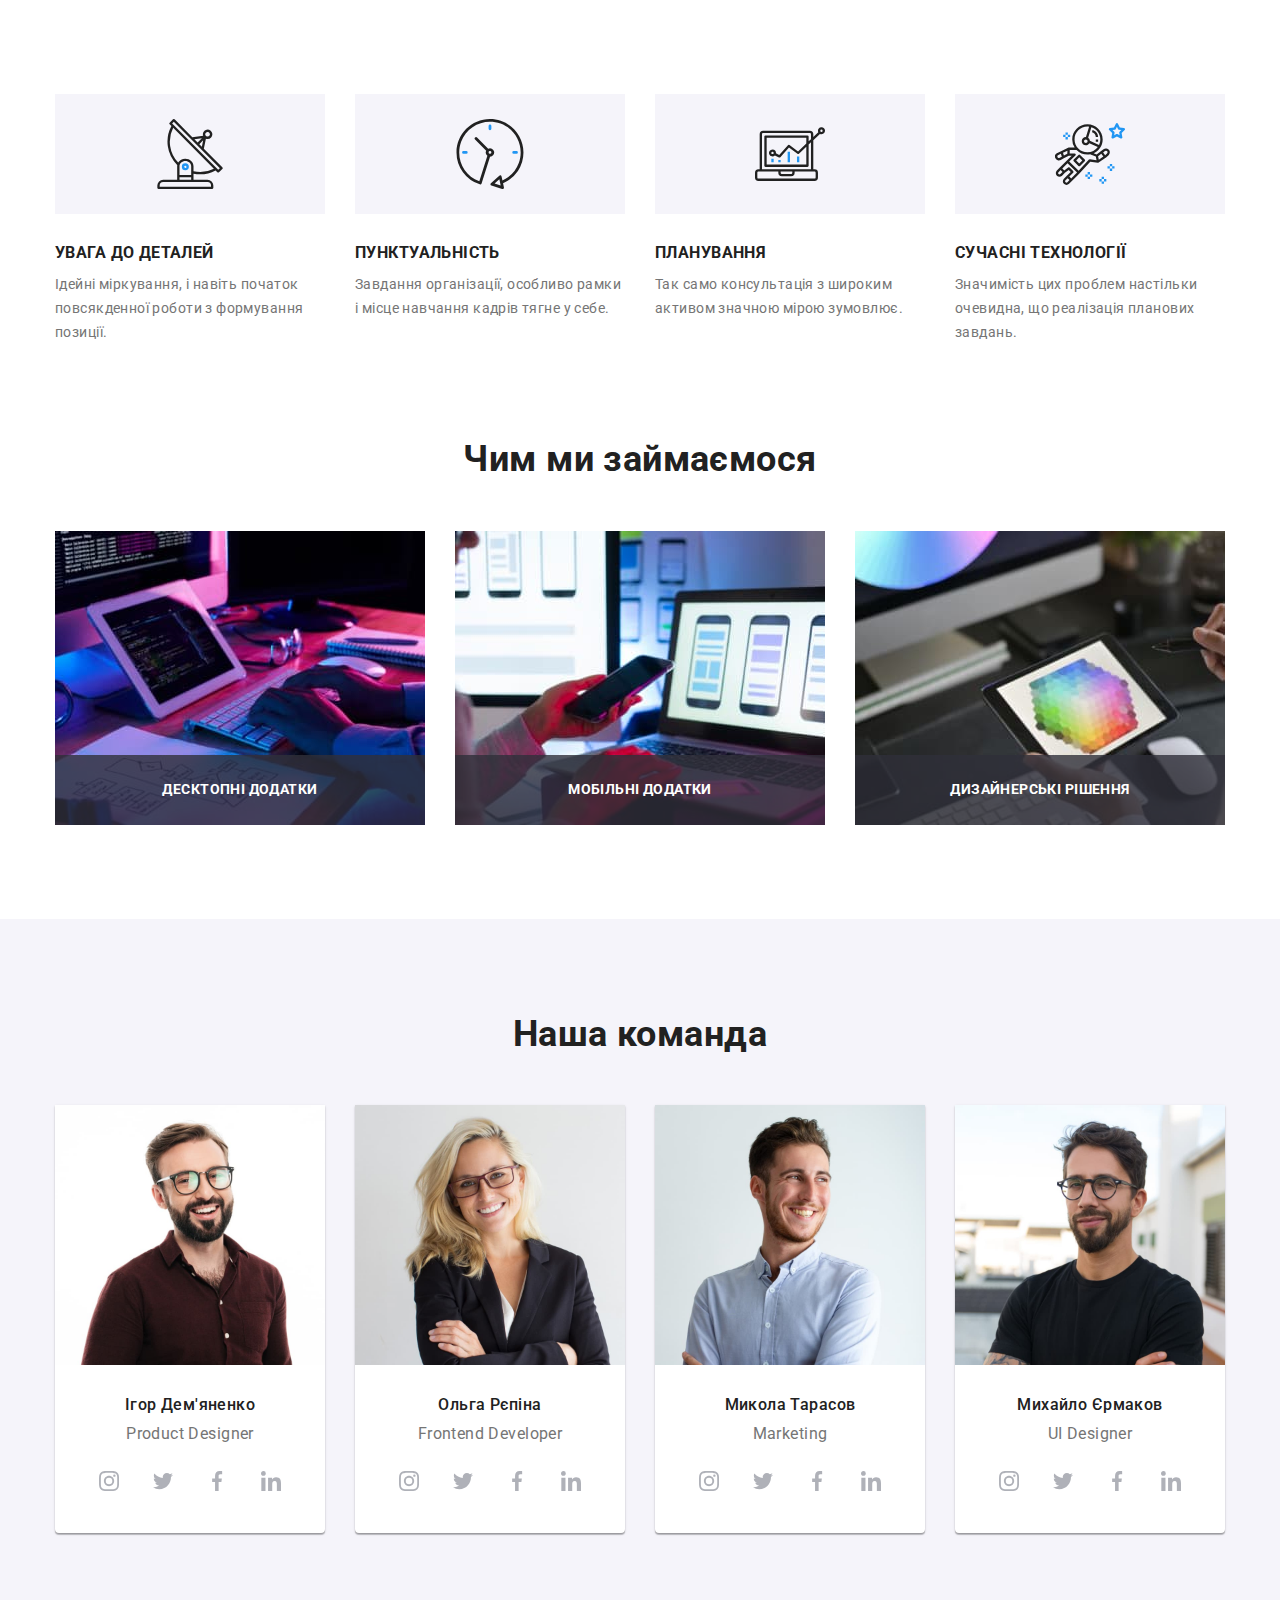
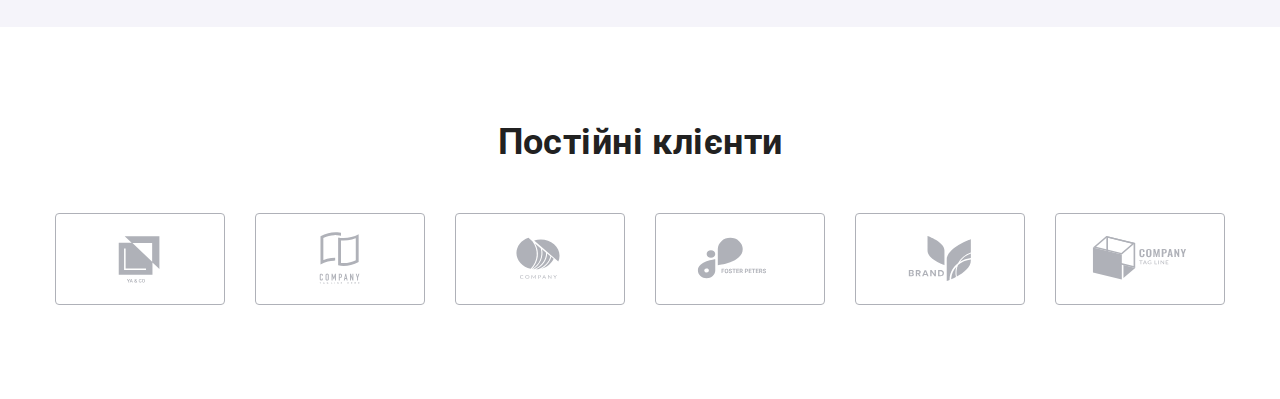
==== index.html @ 0c9e689c "сделаны секции преимущества, фото, команда и клиенты" ====
<!DOCTYPE html>
<html lang="uk">

<head>
    <meta charset="UTF-8">
    <meta http-equiv="X-UA-Compatible" content="IE=edge">
    <meta name="viewport" content="width=device-width, initial-scale=1.0">
    <link href="https://fonts.googleapis.com/css2?family=Raleway:wght@700&family=Roboto:wght@400;500;700;900&display=swap"
        rel="stylesheet">
    <title>Web-студія</title>
    <link
      rel="stylesheet"
      href="https://cdnjs.cloudflare.com/ajax/libs/modern-normalize/0.6.0/modern-normalize.min.css">
    <link rel="stylesheet" href="./css/main.min.css">
    
    
</head>

<body>
    <!-- Шапка сайта -->
    <!--<header>
	<div class="container main-nav">
        <nav class="main-nav">
            <a href="./index.html" class="logo"><span class="logo__item">Web</span>Studio</a>

            <ul class="site-nav list">
                <li class="site-nav__item"><a href="" class="site-nav__link current">Студія</a></li>
                <li class="site-nav__item"><a href="./portfolio.html" class="site-nav__link">Портфоліо</a></li>
                <li class="site-nav__item"><a href="" class="site-nav__link">Контакти</a></li>
            </ul>
        </nav>

        <ul class="site-nav list general-communication">
            <li class="site-nav__item">
            <a href="mailto:info@devstudio.com" class="site-nav__communication site-nav__link general-communication">
                <svg class="site-nav__icon" width="16" height="12">
                <use href="./images/icons.svg#icon-envelope1"></use>
            </svg>info@devstudio.com</a></li>
            <li class="site-nav__item"><a href="tel:+380961111111" class="site-nav__communication site-nav__link general-communication">
                <svg class="site-nav__icon" width="10" height="16">
        <use href="./images/icons.svg#icon-smartphone1"></use></svg>
        +38 096 111 11 11</a></li>
        </ul>
     </div>
    </header>-->

    <main>
        <!-- Герой -->
    <!-- <section class="hero section overlay">
            <div class="container hero__container">
             <h1 class="hero__title">Ефективні рішення для вашого бізнесу</h1>
             <button data-modal-open type="button" class="hero__button">Замовити послугу</button>
            </div>
        </section> -->

        <!-- Преимущества -->
        <section class="benefits section">
        <div class="benefits__container container">
            <h2 class="benefits__title-total hidden-title">Переваги</h2>

            <ul class="benefits__list list">
                
                <li class="benefits__item">
                    
		<div class="benefits__img"><svg width="70" height="70"><use href="./images/icons.svg#icon-antenna"></use></svg></div>
                    <h3 class="benefits__title">Увага до деталей</h3>
                    <p class="benefits__text">
                        Ідейні міркування, і навіть початок повсякденної роботи з формування позиції.
                    </p>
                    
                </li>
                <li class="benefits__item">
                    
                    <div class="benefits__img"><svg width="70" height="70">
                            <use href="./images/icons.svg#icon-clock"></use>
                        </svg></div>
                    <h3 class="benefits__title">Пунктуальність</h3>
                    <p class="benefits__text">
                        Завдання організації, особливо рамки і місце навчання кадрів тягне у себе.
                    </p>
                </li>
                <li class="benefits__item">
                    
                    <div class="benefits__img"><svg width="70" height="70">
                            <use href="./images/icons.svg#icon-diagram"></use>
                        </svg></div>
                    <h3 class="benefits__title">Планування</h3>
                    <p class="benefits__text">
                        Так само консультація з широким активом значною мірою зумовлює.
                    </p>
                </li>
                <li class="benefits__item">
                    
                    <div class="benefits__img"><svg width="70" height="70">
                            <use href="./images/icons.svg#icon-astronaut"></use>
                        </svg></div>
                    <h3 class="benefits__title">Сучасні технології</h3>
                    <p class="benefits__text">
                        Значимість цих проблем настільки очевидна, що реалізація планових завдань.
                    </p>
                </li>
            </ul>
           </div>
        </section>

        <!-- Чем мы занимаемся -->
       <section class="top-what section">
        <div class="container">
            <h2 class="section-title">Чим ми займаємося</h2>

            <ul class="photo-list list">
                <li class="photo-p">
                    <img src="./images/box1.jpg" alt="Набір коду за блок-схемою" width="370" height="294">
                        <p class="photo-descr-text">Десктопні додатки</p>
                </li>
                <li class="photo-p">
                    <img src="./images/box2.jpg" alt="Розробка мобільного додатку" width="370" height="294">
                    <p class="photo-descr-text">Мобільні додатки</p>
                </li>
                <li class="photo-p">
                    <img src="./images/box3.jpg" alt="Кольоровий спектр на планшеті" width="370" height="294">
                    <p class="photo-descr-text">Дизайнерські рішення</p>
                </li>
            </ul>
        </div>
        </section>

        <!-- Наша команда -->
       <section class="team-section section">
        <div class="container">
            <h2 class="section-title">Наша команда</h2>

            <ul class="list team">
                <li class="team-item">
                    <img class="section-photo" src="./images/img1.jpg" alt="Ігор Дем'яненко" width="270" height="260">
                    <div class="team-text">
                    <h3 class="section-names">Ігор Дем'яненко</h3>
                    <p lang="en" class="section-spec">Product Designer</p>
                    <ul class="list team-list">
                    <li><a class="team-link" target="_blank" href="https://www.instagram.com"><svg class="team-svg" width="20" height="20">
                        <use href="./images/icons.svg#icon-insta"></use>
                    </svg></a></li>
                    <li><a class="team-link" target="_blank" href="https://www.twitter.com"><svg class="team-svg" width="20" height="20">
                        <use href="./images/icons.svg#icon-twitter"></use>
                    </svg></a></li>
                    <li><a class="team-link" target="_blank" href="https://www.facebook.com"><svg class="team-svg" width="20" height="20">
                        <use href="./images/icons.svg#icon-facebook"></use>
                    </svg></a></li>
                    <li><a class="team-link" target="_blank" href="https://www.linkedin.com"><svg class="team-svg" width="20" height="20">
                        <use href="./images/icons.svg#icon-in"></use>
                    </svg></a></li></ul>
                    </div>
                </li>
                <li class="team-item">
                    <img class="section-photo" src="./images/img2.jpg" alt="Ольга Рєпіна" width="270" height="260">
                    <div class="team-text">
                    <h3 class="section-names">Ольга Рєпіна</h3>
                    <p lang="en" class="section-spec">Frontend Developer</p>
                    <ul class="list team-list">
                        <li><a class="team-link" target="_blank" href="https://www.instagram.com"><svg class="team-svg" width="20"
                                    height="20">
                                    <use href="./images/icons.svg#icon-insta"></use>
                                </svg></a></li>
                        <li><a class="team-link" target="_blank" href="https://www.twitter.com"><svg class="team-svg" width="20"
                                    height="20">
                                    <use href="./images/icons.svg#icon-twitter"></use>
                                </svg></a></li>
                        <li><a class="team-link" target="_blank" href="https://www.facebook.com"><svg class="team-svg" width="20"
                                    height="20">
                                    <use href="./images/icons.svg#icon-facebook"></use>
                                </svg></a></li>
                        <li><a class="team-link" target="_blank" href="https://www.linkedin.com"><svg class="team-svg" width="20"
                                    height="20">
                                    <use href="./images/icons.svg#icon-in"></use>
                                </svg></a></li>
                    </ul>
                    </div>
                </li>
                <li class="team-item">
                    <img class="section-photo" src="./images/img3.jpg" alt="Микола Тарасов" width="270" height="260">
                    <div class="team-text">
                    <h3 class="section-names">Микола Тарасов</h3>
                    <p lang="en" class="section-spec">Marketing</p>
                    <ul class="list team-list">
                        <li><a class="team-link" target="_blank" href="https://www.instagram.com"><svg class="team-svg" width="20"
                                    height="20">
                                    <use href="./images/icons.svg#icon-insta"></use>
                                </svg></a></li>
                        <li><a class="team-link" target="_blank" href="https://www.twitter.com"><svg class="team-svg" width="20"
                                    height="20">
                                    <use href="./images/icons.svg#icon-twitter"></use>
                                </svg></a></li>
                        <li><a class="team-link" target="_blank" href="https://www.facebook.com"><svg class="team-svg" width="20"
                                    height="20">
                                    <use href="./images/icons.svg#icon-facebook"></use>
                                </svg></a></li>
                        <li><a class="team-link" target="_blank" href="https://www.linkedin.com"><svg class="team-svg" width="20"
                                    height="20">
                                    <use href="./images/icons.svg#icon-in"></use>
                                </svg></a></li>
                    </ul>
                    </div>
                </li>
                <li class="team-item">
                    <img class="section-photo" src="./images/img4.jpg" alt="Михайло Єрмаков" width="270" height="260">
                    <div class="team-text">
                    <h3 class="section-names">Михайло Єрмаков</h3>
                    <p lang="en" class="section-spec">UI Designer</p>
                    <ul class="list team-list">
                        <li><a class="team-link" target="_blank" href="https://www.instagram.com"><svg class="team-svg" width="20"
                                    height="20">
                                    <use href="./images/icons.svg#icon-insta"></use>
                                </svg></a></li>
                        <li><a class="team-link" target="_blank" href="https://www.twitter.com"><svg class="team-svg" width="20"
                                    height="20">
                                    <use href="./images/icons.svg#icon-twitter"></use>
                                </svg></a></li>
                        <li><a class="team-link" target="_blank" href="https://www.facebook.com"><svg class="team-svg" width="20"
                                    height="20">
                                    <use href="./images/icons.svg#icon-facebook"></use>
                                </svg></a></li>
                        <li><a class="team-link" target="_blank" href="https://www.linkedin.com"><svg class="team-svg" width="20"
                                    height="20">
                                    <use href="./images/icons.svg#icon-in"></use>
                                </svg></a></li>
                    </ul>
                    </div>
                </li>
            </ul>
        </div>
        </section>

        <!-- Наши клиенты -->
        <section class="clients section">
        <div class="container">
            <h2 class="section-title">Постійні клієнти</h2>
        <ul class="list clients-logos">
        <li class="clients-item"><a href="" class="clients-link" target="_blank"><svg class="clients-svg" width="106" height="60">
                            <use href="./images/icons.svg#icon-logo1"></use>
                        </svg></a></li>
        <li class="clients-item"><a class="clients-link" target="_blank" href=""><svg class="clients-svg" width="106" height="60">
                            <use href="./images/icons.svg#icon-logo2"></use>
                        </svg></a></li>
        <li class="clients-item"><a class="clients-link" target="_blank" href=""><svg class="clients-svg" width="106" height="60">
                            <use href="./images/icons.svg#icon-logo3"></use>
                        </svg></a></li>
        <li class="clients-item"><a class="clients-link" target="_blank" href=""><svg class="clients-svg" width="106" height="60">
                            <use href="./images/icons.svg#icon-logo4"></use>
                        </svg></a></li>
        <li class="clients-item"><a class="clients-link" target="_blank" href=""><svg class="clients-svg" width="106" height="60">
                            <use href="./images/icons.svg#icon-logo5"></use>
                        </svg></a></li>
        <li class="clients-item"><a class="clients-link" target="_blank" href=""><svg class="clients-svg" width="106" height="60">
                            <use href="./images/icons.svg#icon-logo6"></use>
                        </svg></a></li></ul>

        </div>
        </section>
    </main>

    <!-- Футер -->
    <!--<footer class="footer">
    <div class="container footer-poz">
        <div class="footer-join">
        <a href="./index.html" class="logo lp"><span class="logo__item">Web</span><span class="logo-web-foot">Studio</span></a>
            <address>
            <ul class="list">
                <li class="list-item-f"><a href="https://goo.gl/maps/CPtrU1FHBa2aNyZL9" target="_blank" rel="noopener noreferrer nofollow" class="footer-address">
                        м. Київ, пр-т Лесі Українки, 26</a></li>
                <li class="list-item-f"><a href="mailto:info@devstudio.com" class="footer-mail-tel">info@devstudio.com</a></li>
                <li><a href="tel:+380961111111" class="footer-mail-tel">+38 096 111 11 11</a></li>
            </ul>
            </address>
            </div>
            <div class="footer-join">
            <h2 class="footer-title">Приєднуйтесь</h2>
            <ul class="list team-list">
            <li><a class="footer-link" target="_blank" href="https://www.instagram.com"><svg class="footer-svg" width="20" height="20">
                            <use href="./images/icons.svg#icon-insta"></use>
                        </svg></a></li>
                    <li><a class="footer-link" target="_blank" href="https://www.twitter.com"><svg class="footer-svg" width="20" height="20">
                            <use href="./images/icons.svg#icon-twitter"></use>
                        </svg></a></li>
                    <li><a class="footer-link" target="_blank" href="https://www.facebook.com"><svg class="footer-svg" width="20" height="20">
                            <use href="./images/icons.svg#icon-facebook"></use>
                        </svg></a></li>
                    <li><a class="footer-link" target="_blank" href="https://www.linkedin.com"><svg class="footer-svg" width="20" height="20">
                            <use href="./images/icons.svg#icon-in"></use>
                        </svg></a></li></ul>
        </div>
    

    <div class="footer-join footer-form">
    <h2 class="footer-title">Підпишіться на розсилку</h2>
    <form>
    <div class="footer-form-field">
        <input type="email" class="footer-form-input" name="mail" id="mail" placeholder="E-mail"/>
        <button type="submit" class="hero__button footer-btn">Підписатися</button>
        <svg class="footer-form-svg" width="24" height="24">
            <use href="./images/icons.svg#icon-send"></use>
        </svg>
        </div>
    </form>
    </div>
    
    </div>
    </footer>

<div class="backdrop is-hidden" data-modal>
<div class="modal">
<button data-modal-close type="button" class="btn-modal"><svg class="btn-svg" width="18" height="18">
    <use href="./images/icons.svg#close"></use>
</svg></button>
<p class="modal-title">Залиште свої дані, ми вам передзвонимо</p>
<form class="modal-form">
    <div class="form-field">
<label for="name" class="form-input-title">Ім'я</label>
<div class="input-wrap">
<input type="text" class="form-input" name="name" id="name"/>
<svg class="input-icon" width="18" height="18">
    <use href="./images/icons.svg#icon-person"></use>
</svg>
</div>
</div>

<div class="form-field">
    <span class="form-input-title"><label for="tel">Телефон</label></span>
    <div class="input-wrap">
    <input type="tel" class="form-input" name="tel" id="tel"/>
    <svg class="input-icon" width="18" height="18">
        <use href="./images/icons.svg#icon-phone"></use>
    </svg>
    </div>
</div>

<div class="form-field">
    <span class="form-input-title"><label for="mail">Пошта</label></span>
    <div class="input-wrap">
    <input type="email" class="form-input" name="mail" id="mail"/>
    <svg class="input-icon" width="18" height="18">
        <use href="./images/icons.svg#icon-email"></use>
    </svg>
    </div>
</div>

<div class="form-field">
    <span class="form-input-title"><label for="comment">Коментар</label></span>
    <textarea class="form-comment" name="comment" id="comment" placeholder="Введіть текст"></textarea>
</div>

<div class="form-field">
    <input type="checkbox" class="input-check hidden-title" name="privacy" value="true" id="privacy" />
    <label for="privacy" class="check-text">
    Погоджуюся з розсилкою та приймаю &nbsp;<a class="form-href" href="">Умови договору</a></label>
</div>
<button type="submit" class="hero__button modal-btn">Відправити</button>


</form>
</div>
</div>

<script src="./js/modal.js"></script>-->
</body>

</html>
---- css/main.min.css ----
li,ul,p,h1,h2,h3,h4,h5,h6{margin:0;padding:0}.list{padding:0;margin:0;list-style:none}.section{padding-top:60px;padding-bottom:60px}@media screen and (min-width: 1200px){.section{padding-top:94px;padding-bottom:94px}}body{background-color:var(--primary-white-color);color:var(--primary-text-color);font-family:"Roboto",sans-serif;font-size:14px;letter-spacing:.03em}img{display:block;max-width:100%;height:auto;width:100%}.section-title{font-size:36px;line-height:1.17;text-align:center;color:var(--title-text-color);margin-top:0;margin-bottom:50px}:root{--primary-text-color: #757575;--title-text-color: #212121;--accent-color: #2196f3;--primary-white-color: #ffffff;--logo-color: #000000;--hero-bg-color: #2F303A;--section-color: #F5F4FA;--header-border: #ececec;--image-border: #eeeeee;--bg-svg-color: #F5F4FA;--link-color: #AFB1B8}.hidden-title{position:absolute;left:-10000px;top:auto;width:1px;height:1px;overflow:hidden}.container{margin-left:auto;margin-right:auto;padding-left:15px;padding-right:15px}@media screen and (min-width: 480px){.container{width:480px}}@media screen and (min-width: 768px){.container{width:768px}}@media screen and (min-width: 1200px){.container{width:1200px}}.hero__container{width:696px}.hero__button{border:1px solid rgba(0,0,0,0);padding:10px 32px;cursor:pointer;background-color:var(--accent-color);font-family:inherit;font-weight:700;font-size:16px;line-height:1.88;letter-spacing:.06em;text-align:center;color:var(--primary-white-color);border-radius:4px;min-width:152px}.backdrop{position:fixed;top:0;left:0;width:100%;height:100%;background-color:rgba(0,0,0,.1);opacity:1;transition:opacity 250ms cubic-bezier(0.4, 0, 0.2, 1)}.backdrop.is-hidden{visibility:hidden;opacity:0;pointer-events:none}.backdrop.is-hidden .modal{transform:translate(-50%, -50%) scale(0.9)}.modal{min-width:528px;min-height:581px;border-radius:4px;background-color:var(--primary-white-color);position:absolute;top:50%;left:50%;transform:translate(-50%, -50%) scale(1);transition:transform 250ms cubic-bezier(0.4, 0, 0.2, 1)}.btn-modal{padding:0;width:30px;height:30px;cursor:pointer;background-color:var(--primary-white-color);box-sizing:border-box;position:absolute;border-radius:50%;border:1px solid rgba(0,0,0,.1);right:8px;top:8px}.btn-svg{position:absolute;top:50%;left:50%;transform:translate(-50%, -50%)}.btn-svg:hover,.btn-svg:focus{fill:var(--accent-color);transition:fill 250ms cubic-bezier(0.4, 0, 0.2, 1)}.modal-form{width:448px;margin-left:40px;margin-right:40px}.modal-title{margin-top:40px;margin-bottom:12px;text-align:center;font-style:normal;font-weight:700;font-size:20px;line-height:1.15;color:var(--title-text-color)}.form-field{margin-bottom:10px}.form-input-title{display:block;margin-bottom:4px;font-size:12px;line-height:1.17;letter-spacing:.01em;color:var(--primary-text-color)}.form-input{width:100%;height:40px;border:1px solid rgba(33,33,33,.2);border-radius:4px;padding-left:42px}.form-input:hover,.form-input:focus{border-color:var(--accent-color);outline:none;transition:border-color 250ms cubic-bezier(0.4, 0, 0.2, 1)}.form-comment{width:100%;height:120px;padding:12px 16px;border:1px solid rgba(33,33,33,.2);border-radius:4px;resize:none;margin-bottom:20px}.form-comment:hover,.form-comment:focus{border-color:var(--accent-color);outline:none;transition:border-color 250ms cubic-bezier(0.4, 0, 0.2, 1)}.form-href{color:var(--accent-color)}textarea::placeholder{font-size:12px;line-height:1.17;letter-spacing:.01em;color:rgba(117,117,117,.5)}.check-text{font-size:14px;color:#5a5d6b;display:flex;margin-bottom:30px}.check-text::before{content:"";width:16px;height:15px;border:2px solid #303030;border-radius:3px;margin-right:5px}.input-check:checked+.check-text::before{background-color:var(--accent-color);border:rgba(0,0,0,0);background-image:url(../images/chek.svg);background-position:center;background-repeat:no-repeat;background-size:auto;appearance:none}.check-text span{width:16px;height:15px;border:2px solid #303030;border-radius:3px;margin-right:5px;display:flex;align-items:center;justify-content:center;fill:rgba(0,0,0,0)}.input-wrap{position:relative}.input-icon{fill:var(--title-text-color);position:absolute;left:12px;top:50%;transform:translateY(-50%)}.form-input:hover+.input-icon,.form-input:focus+.input-icon{fill:var(--accent-color);transition:fill 250ms cubic-bezier(0.4, 0, 0.2, 1)}.modal-btn{padding:10px 52px;position:absolute;left:50%;transform:translateX(-50%)}.site-nav{display:flex;margin-left:93px}.site-nav .site-nav__item:not(:last-child){margin-right:50px}.main-nav{display:flex;align-items:center;justify-content:space-between}.header{border-bottom:1px solid var(--header-border)}.site-nav__link{transition:color 250ms cubic-bezier(0.4, 0, 0.2, 1)}.site-nav .site-nav__link{display:flex;padding-top:32px;padding-bottom:32px;color:var(--title-text-color);text-decoration:none;font-weight:500;line-height:1.14;letter-spacing:.02em}.site-nav .site-nav__link:hover,.site-nav .site-nav__link:focus{color:var(--accent-color)}.site-nav .site-nav__link.current{color:var(--accent-color)}.current{position:relative}.current::after{content:"";display:block;width:100%;height:4px;border-radius:2px;position:absolute;bottom:0;left:0;background-color:var(--accent-color)}.current::after:hover::after,.current::after:focus::after{background-color:var(--accent-color)}.general-communication{margin-left:0}.general-communication:hover,.general-communication:focus{color:var(--accent-color)}.site-nav .general-communication{display:flex;align-items:center;text-decoration:none;font-weight:500;line-height:1.14;letter-spacing:.02em;color:var(--primary-text-color);transition:color 250ms cubic-bezier(0.4, 0, 0.2, 1)}.site-nav__icon{fill:var(--primary-text-color);margin-right:10px;transition:fill 250ms cubic-bezier(0.4, 0, 0.2, 1)}.site-nav__icon:hover,.site-nav__icon:focus{fill:var(--accent-color)}.site-nav__communication:hover .site-nav__icon,.site-nav__communication:focus .site-nav__icon{color:var(--accent-color);fill:var(--accent-color)}.logo{color:var(--logo-color);text-decoration:none;font-family:"Raleway";font-weight:700;font-size:26px;line-height:1.19;padding-top:24px;padding-bottom:24px}.logo__item{color:var(--accent-color)}.logo-web-foot{color:var(--primary-white-color)}.hero{background-color:var(--hero-bg-color);text-align:center;height:400px;width:480px;padding:118px 60px;display:flex;align-items:center}.hero__title{font-weight:900;font-size:26px;line-height:1.62;letter-spacing:.06em;text-transform:uppercase;color:var(--primary-white-color);margin-top:0;margin-bottom:30px;text-align:center}.overlay{height:400px;width:480px;background-image:linear-gradient(to right, rgba(47, 48, 58, 0.4), rgba(47, 48, 58, 0.4)),url("../images/bg-img.jpg");background-size:cover;background-repeat:no-repeat;background-position:center}.benefits__list{display:flex;flex-wrap:wrap;gap:30px}.benefits__title{line-height:1.14;text-transform:uppercase;color:var(--title-text-color);margin-top:0;margin-bottom:10px;text-align:center}@media screen and (min-width: 768px){.benefits__title{text-align:left}}@media screen and (min-width: 1200px){.benefits__title{text-align:left}}.benefits__text{line-height:1.71;margin-top:0;margin-bottom:0;text-align:left}@media screen and (min-width: 768px){.benefits__text{width:354px}}@media screen and (min-width: 1200px){.benefits__text{width:270px}}.benefits__img{height:120px;background-color:var(--bg-svg-color);margin-bottom:30px;display:flex;justify-content:center;align-items:center}@media screen and (min-width: 768px){.benefits__img{width:354px}}@media screen and (min-width: 1200px){.benefits__img{width:270px}}.photo-list{display:flex;gap:30px}.photo-p{position:relative}.photo-descr-text{margin:0;position:absolute;font-style:normal;font-weight:700;line-height:1.14;text-align:center;text-transform:uppercase;color:var(--primary-white-color);background-color:rgba(47,48,58,.8);width:370px;height:70px;display:flex;justify-content:center;align-items:center;bottom:0}.top-what{padding-top:0;display:none}@media screen and (min-width: 1200px){.top-what{display:block}}.team{display:flex;flex-wrap:wrap;gap:30px}.team-item{text-align:center;background:#fff;box-shadow:0px 1px 3px rgba(0,0,0,.12),0px 1px 1px rgba(0,0,0,.14),0px 2px 1px rgba(0,0,0,.2);border-radius:0px 0px 4px 4px}@media screen and (min-width: 768px){.team-item{width:354px}}@media screen and (min-width: 1200px){.team-item{width:270px}}.team-section{background-color:var(--section-color)}.team-text{padding:30px 32px}.section-names{font-weight:500;font-size:16px;line-height:1.19;color:var(--title-text-color);margin-top:0;margin-bottom:10px}.section-spec{font-size:16px;line-height:1.19;margin-top:0;margin-bottom:16px}.team-link{height:44px;width:44px;background-color:var(--primary-white-color);border-radius:50%;display:flex;justify-content:center;align-items:center;transition:background-color 250ms cubic-bezier(0.4, 0, 0.2, 1)}.team-link:hover,.team-link:focus{background-color:var(--accent-color)}.team-list{display:flex;justify-content:center;gap:10px}.team-svg{fill:var(--link-color);transition:fill 250ms cubic-bezier(0.4, 0, 0.2, 1)}.team-svg:hover,.team-svg:focus{fill:var(--primary-white-color)}.footer-link:hover .team-svg,.footer-link:focus .team-svg{fill:var(--primary-white-color);background-color:var(--accent-color)}.team-link:hover .team-svg,.team-link:focus .team-svg{fill:var(--primary-white-color);background-color:var(--accent-color)}.clients-svg{fill:var(--link-color);transition:fill 250ms cubic-bezier(0.4, 0, 0.2, 1)}.clients-svg:hover,.clients-svg:focus{fill:var(--accent-color)}.clients-link:hover .clients-svg,.clients-link:focus .clients-svg{fill:var(--accent-color)}.clients-link{border:1px solid #afb1b8;border-radius:4px;width:210px;height:92px;display:flex;justify-content:center;align-items:center;transition:border 250ms cubic-bezier(0.4, 0, 0.2, 1)}.clients-link:hover,.clients-link:focus{fill:var(--accent-color);border:1px solid var(--accent-color)}@media screen and (min-width: 768px){.clients-link{width:226px}}@media screen and (min-width: 1200px){.clients-link{width:170px}}.clients-logos{display:flex;flex-wrap:wrap;gap:30px;justify-content:center}.footer{background-color:var(--hero-bg-color);padding-top:60px;padding-bottom:60px}.lp{display:block;margin-bottom:20px;padding-top:0;padding-bottom:0}.footer-address{text-decoration:none;line-height:1.71;color:var(--primary-white-color);font-style:normal;transition:color 250ms cubic-bezier(0.4, 0, 0.2, 1)}.footer-address:hover,.footer-address:focus{color:var(--accent-color)}.footer-mail-tel{text-decoration:none;line-height:1.71;color:rgba(255,255,255,.6);font-style:normal;transition:color 250ms cubic-bezier(0.4, 0, 0.2, 1)}.footer-mail-tel:hover,.footer-mail-tel:focus{color:var(--accent-color)}.list-item-f{margin-top:0;margin-bottom:9px}.footer-title{text-decoration:none;font-style:normal;line-height:1.14;text-transform:uppercase;color:var(--primary-white-color);margin-bottom:20px;font-size:14px}.footer-poz{display:flex;align-items:baseline;gap:70px}.footer-link{height:44px;width:44px;background:rgba(255,255,255,.1);border-radius:50%;display:flex;justify-content:center;align-items:center;transition:background-color 250ms cubic-bezier(0.4, 0, 0.2, 1)}.footer-link:hover,.footer-link:focus{background-color:var(--accent-color)}.footer-svg{background-position:center;fill:var(--primary-white-color)}.footer-svg:hover,.footer-svg:focus{fill:var(--primary-white-color)}.footer-form-field{position:relative}.footer-form{margin-left:55px}.footer-form-input{width:358px;height:50px;background-color:rgba(0,0,0,0);border:1px solid rgba(255,255,255,.3);border-radius:4px;margin-right:12px}.footer-form-input::placeholder{font-size:16px;line-height:1.25;color:rgba(255,255,255,.6);padding-top:15px;padding-left:16px}.footer-form-input:not(:placeholder-shown){color:var(--primary-white-color);border-color:var(--accent-color);outline:none}.form-label{position:absolute;top:15px;left:16px;font-size:16px;line-height:1.25;color:rgba(255,255,255,.6)}.footer-btn{position:absolute;padding:10px 62px 10px 28px}.footer-form-svg{position:absolute;right:-45%;top:13px}.ex-filter{display:flex;justify-content:center;margin-bottom:50px}.filter-button{border-radius:4px;padding:6px 22px;background-color:var(--section-color);font-family:inherit;font-weight:500;font-size:16px;line-height:1.62;color:var(--title-text-color);cursor:pointer;border:none;transition:background-color 250ms cubic-bezier(0.4, 0, 0.2, 1),color 250ms cubic-bezier(0.4, 0, 0.2, 1),box-shadow 250ms cubic-bezier(0.4, 0, 0.2, 1)}.filter-button:hover,.filter-button:focus{background-color:var(--accent-color);color:var(--primary-white-color);box-shadow:0px 3px 1px rgba(0,0,0,.1),0px 1px 2px rgba(0,0,0,.08),0px 2px 2px rgba(0,0,0,.12);cursor:pointer}.but-item{margin-right:8px}.but-item:last-child{margin-right:0}.examples-list{display:flex;flex-wrap:wrap}.ex-item{box-sizing:border-box;width:370px;margin-right:30px;margin-bottom:30px;background:var(--primary-white-color)}.ex-item:nth-child(3n){margin-right:0}.ex-item:nth-child(n+7){margin-bottom:0}.ex-text-cont{padding:20px 24px;border-bottom:1px solid var(--image-border);border-left:1px solid var(--image-border);border-right:1px solid var(--image-border)}.ex-hover-text{font-size:18px;line-height:1.56;letter-spacing:.03em;color:var(--primary-white-color)}.ex-hidden{position:relative;overflow:hidden}.ex-hover{position:absolute;background-color:rgba(33,150,243,.9);width:370px;height:294px;padding:63px 24px;text-align:flex-start;display:flex;justify-content:center;align-items:center;transition:transform 250ms cubic-bezier(0.4, 0, 0.2, 1)}.ex-link:hover .ex-hover,.ex-link:focus .ex-hover{transform:translateY(-100%)}.examples-title{font-size:18px;line-height:2;letter-spacing:.06em;color:var(--title-text-color);margin-top:0;margin-bottom:0}.examples-text{font-size:16px;line-height:1.88;margin-top:0;margin-bottom:0;color:var(--primary-text-color)}.ex-link{display:inline-block;text-decoration:none;transition:box-shadow 250ms cubic-bezier(0.4, 0, 0.2, 1)}.ex-link:hover,.ex-link:focus{box-shadow:0px 1px 1px rgba(0,0,0,.12),0px 4px 4px rgba(0,0,0,.06),1px 4px 6px rgba(0,0,0,.16)}/*# sourceMappingURL=main.min.css.map */
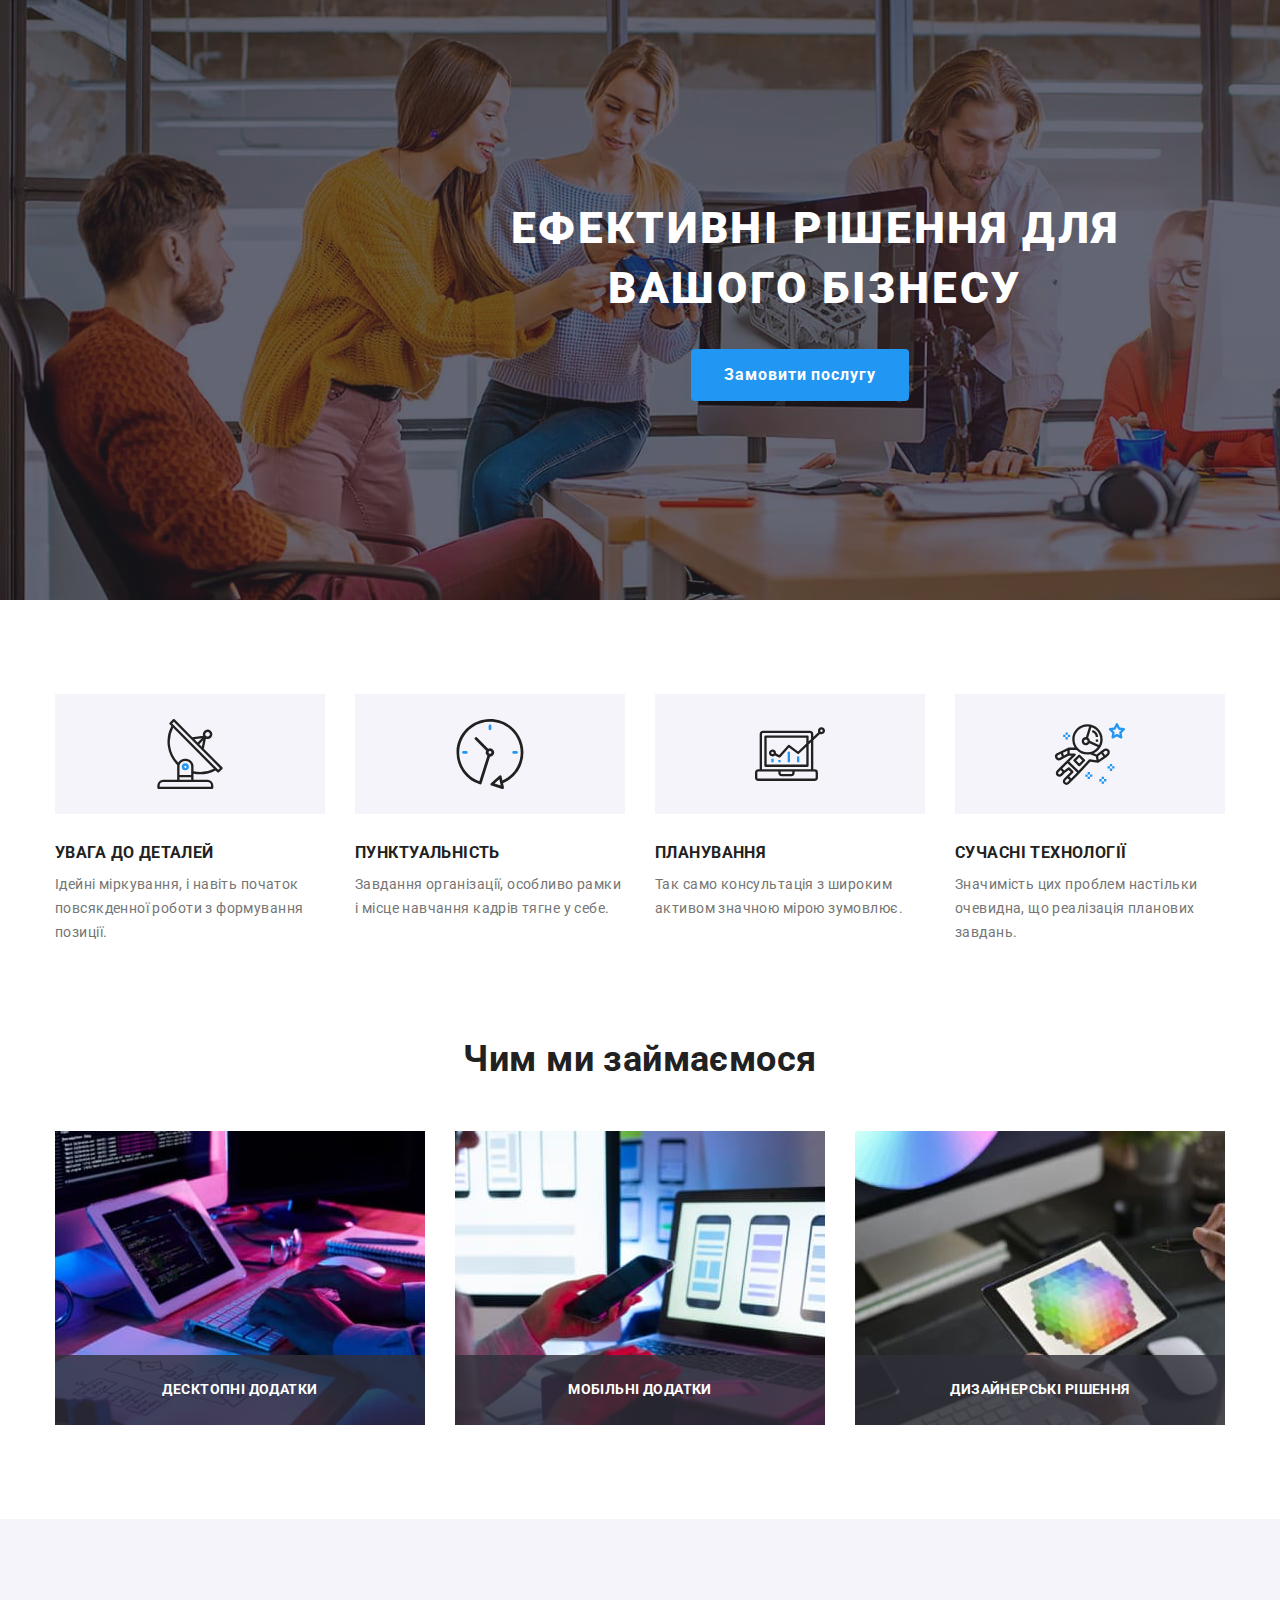
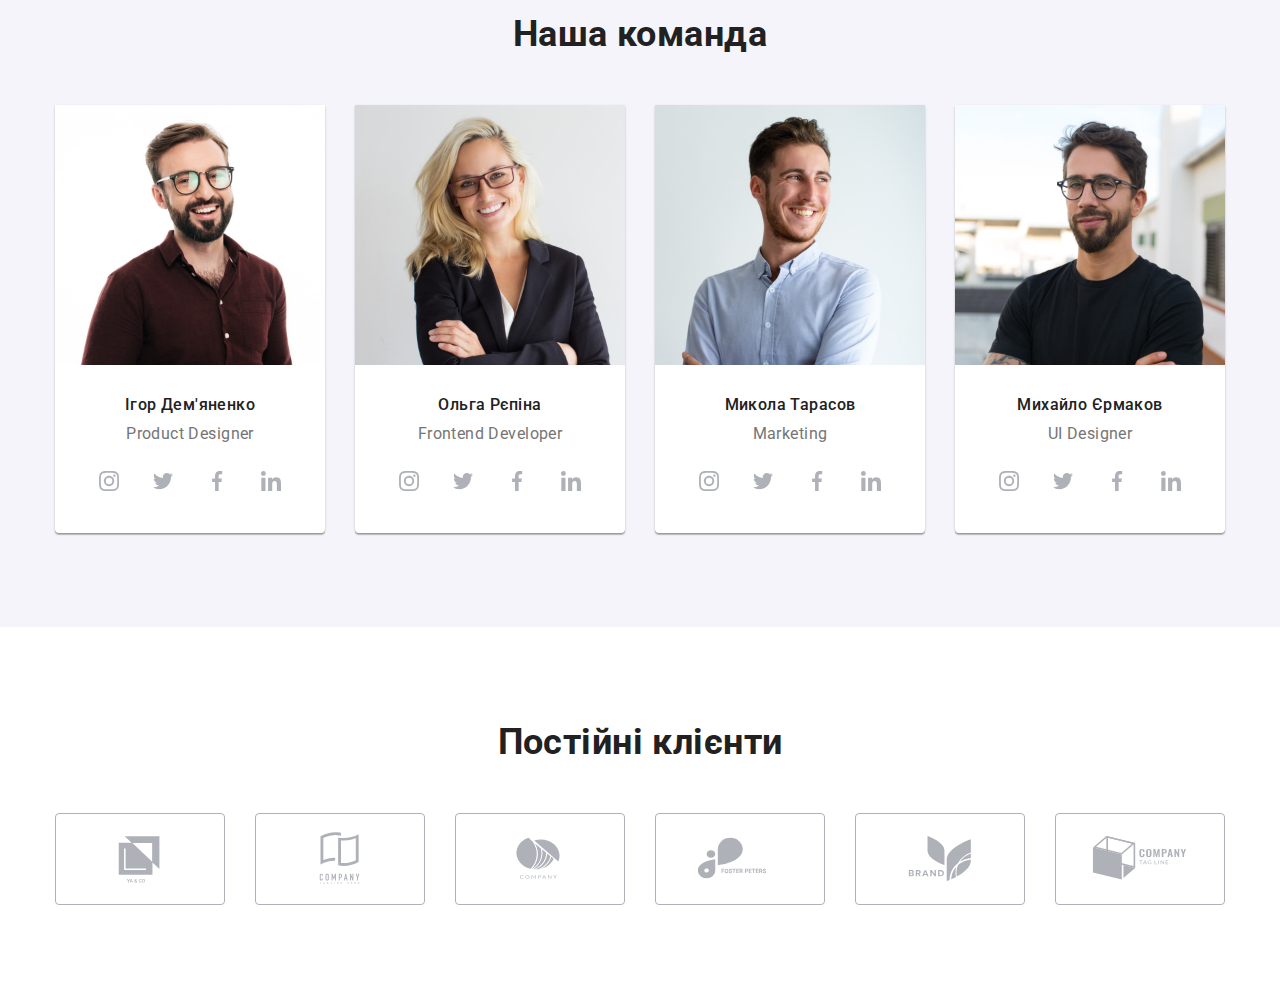
==== commit 6fab12ad: "проблема с героем" ====
--- a/index.html
+++ b/index.html
@@ -46,12 +46,12 @@
 
     <main>
         <!-- Герой -->
-    <!-- <section class="hero section overlay">
+    <section class="hero section overlay">
             <div class="container hero__container">
              <h1 class="hero__title">Ефективні рішення для вашого бізнесу</h1>
              <button data-modal-open type="button" class="hero__button">Замовити послугу</button>
             </div>
-        </section> -->
+        </section>
 
         <!-- Преимущества -->
         <section class="benefits section">
--- a/css/main.min.css
+++ b/css/main.min.css
@@ -1 +1 @@
-li,ul,p,h1,h2,h3,h4,h5,h6{margin:0;padding:0}.list{padding:0;margin:0;list-style:none}.section{padding-top:60px;padding-bottom:60px}@media screen and (min-width: 1200px){.section{padding-top:94px;padding-bottom:94px}}body{background-color:var(--primary-white-color);color:var(--primary-text-color);font-family:"Roboto",sans-serif;font-size:14px;letter-spacing:.03em}img{display:block;max-width:100%;height:auto;width:100%}.section-title{font-size:36px;line-height:1.17;text-align:center;color:var(--title-text-color);margin-top:0;margin-bottom:50px}:root{--primary-text-color: #757575;--title-text-color: #212121;--accent-color: #2196f3;--primary-white-color: #ffffff;--logo-color: #000000;--hero-bg-color: #2F303A;--section-color: #F5F4FA;--header-border: #ececec;--image-border: #eeeeee;--bg-svg-color: #F5F4FA;--link-color: #AFB1B8}.hidden-title{position:absolute;left:-10000px;top:auto;width:1px;height:1px;overflow:hidden}.container{margin-left:auto;margin-right:auto;padding-left:15px;padding-right:15px}@media screen and (min-width: 480px){.container{width:480px}}@media screen and (min-width: 768px){.container{width:768px}}@media screen and (min-width: 1200px){.container{width:1200px}}.hero__container{width:696px}.hero__button{border:1px solid rgba(0,0,0,0);padding:10px 32px;cursor:pointer;background-color:var(--accent-color);font-family:inherit;font-weight:700;font-size:16px;line-height:1.88;letter-spacing:.06em;text-align:center;color:var(--primary-white-color);border-radius:4px;min-width:152px}.backdrop{position:fixed;top:0;left:0;width:100%;height:100%;background-color:rgba(0,0,0,.1);opacity:1;transition:opacity 250ms cubic-bezier(0.4, 0, 0.2, 1)}.backdrop.is-hidden{visibility:hidden;opacity:0;pointer-events:none}.backdrop.is-hidden .modal{transform:translate(-50%, -50%) scale(0.9)}.modal{min-width:528px;min-height:581px;border-radius:4px;background-color:var(--primary-white-color);position:absolute;top:50%;left:50%;transform:translate(-50%, -50%) scale(1);transition:transform 250ms cubic-bezier(0.4, 0, 0.2, 1)}.btn-modal{padding:0;width:30px;height:30px;cursor:pointer;background-color:var(--primary-white-color);box-sizing:border-box;position:absolute;border-radius:50%;border:1px solid rgba(0,0,0,.1);right:8px;top:8px}.btn-svg{position:absolute;top:50%;left:50%;transform:translate(-50%, -50%)}.btn-svg:hover,.btn-svg:focus{fill:var(--accent-color);transition:fill 250ms cubic-bezier(0.4, 0, 0.2, 1)}.modal-form{width:448px;margin-left:40px;margin-right:40px}.modal-title{margin-top:40px;margin-bottom:12px;text-align:center;font-style:normal;font-weight:700;font-size:20px;line-height:1.15;color:var(--title-text-color)}.form-field{margin-bottom:10px}.form-input-title{display:block;margin-bottom:4px;font-size:12px;line-height:1.17;letter-spacing:.01em;color:var(--primary-text-color)}.form-input{width:100%;height:40px;border:1px solid rgba(33,33,33,.2);border-radius:4px;padding-left:42px}.form-input:hover,.form-input:focus{border-color:var(--accent-color);outline:none;transition:border-color 250ms cubic-bezier(0.4, 0, 0.2, 1)}.form-comment{width:100%;height:120px;padding:12px 16px;border:1px solid rgba(33,33,33,.2);border-radius:4px;resize:none;margin-bottom:20px}.form-comment:hover,.form-comment:focus{border-color:var(--accent-color);outline:none;transition:border-color 250ms cubic-bezier(0.4, 0, 0.2, 1)}.form-href{color:var(--accent-color)}textarea::placeholder{font-size:12px;line-height:1.17;letter-spacing:.01em;color:rgba(117,117,117,.5)}.check-text{font-size:14px;color:#5a5d6b;display:flex;margin-bottom:30px}.check-text::before{content:"";width:16px;height:15px;border:2px solid #303030;border-radius:3px;margin-right:5px}.input-check:checked+.check-text::before{background-color:var(--accent-color);border:rgba(0,0,0,0);background-image:url(../images/chek.svg);background-position:center;background-repeat:no-repeat;background-size:auto;appearance:none}.check-text span{width:16px;height:15px;border:2px solid #303030;border-radius:3px;margin-right:5px;display:flex;align-items:center;justify-content:center;fill:rgba(0,0,0,0)}.input-wrap{position:relative}.input-icon{fill:var(--title-text-color);position:absolute;left:12px;top:50%;transform:translateY(-50%)}.form-input:hover+.input-icon,.form-input:focus+.input-icon{fill:var(--accent-color);transition:fill 250ms cubic-bezier(0.4, 0, 0.2, 1)}.modal-btn{padding:10px 52px;position:absolute;left:50%;transform:translateX(-50%)}.site-nav{display:flex;margin-left:93px}.site-nav .site-nav__item:not(:last-child){margin-right:50px}.main-nav{display:flex;align-items:center;justify-content:space-between}.header{border-bottom:1px solid var(--header-border)}.site-nav__link{transition:color 250ms cubic-bezier(0.4, 0, 0.2, 1)}.site-nav .site-nav__link{display:flex;padding-top:32px;padding-bottom:32px;color:var(--title-text-color);text-decoration:none;font-weight:500;line-height:1.14;letter-spacing:.02em}.site-nav .site-nav__link:hover,.site-nav .site-nav__link:focus{color:var(--accent-color)}.site-nav .site-nav__link.current{color:var(--accent-color)}.current{position:relative}.current::after{content:"";display:block;width:100%;height:4px;border-radius:2px;position:absolute;bottom:0;left:0;background-color:var(--accent-color)}.current::after:hover::after,.current::after:focus::after{background-color:var(--accent-color)}.general-communication{margin-left:0}.general-communication:hover,.general-communication:focus{color:var(--accent-color)}.site-nav .general-communication{display:flex;align-items:center;text-decoration:none;font-weight:500;line-height:1.14;letter-spacing:.02em;color:var(--primary-text-color);transition:color 250ms cubic-bezier(0.4, 0, 0.2, 1)}.site-nav__icon{fill:var(--primary-text-color);margin-right:10px;transition:fill 250ms cubic-bezier(0.4, 0, 0.2, 1)}.site-nav__icon:hover,.site-nav__icon:focus{fill:var(--accent-color)}.site-nav__communication:hover .site-nav__icon,.site-nav__communication:focus .site-nav__icon{color:var(--accent-color);fill:var(--accent-color)}.logo{color:var(--logo-color);text-decoration:none;font-family:"Raleway";font-weight:700;font-size:26px;line-height:1.19;padding-top:24px;padding-bottom:24px}.logo__item{color:var(--accent-color)}.logo-web-foot{color:var(--primary-white-color)}.hero{background-color:var(--hero-bg-color);text-align:center;height:400px;width:480px;padding:118px 60px;display:flex;align-items:center}.hero__title{font-weight:900;font-size:26px;line-height:1.62;letter-spacing:.06em;text-transform:uppercase;color:var(--primary-white-color);margin-top:0;margin-bottom:30px;text-align:center}.overlay{height:400px;width:480px;background-image:linear-gradient(to right, rgba(47, 48, 58, 0.4), rgba(47, 48, 58, 0.4)),url("../images/bg-img.jpg");background-size:cover;background-repeat:no-repeat;background-position:center}.benefits__list{display:flex;flex-wrap:wrap;gap:30px}.benefits__title{line-height:1.14;text-transform:uppercase;color:var(--title-text-color);margin-top:0;margin-bottom:10px;text-align:center}@media screen and (min-width: 768px){.benefits__title{text-align:left}}@media screen and (min-width: 1200px){.benefits__title{text-align:left}}.benefits__text{line-height:1.71;margin-top:0;margin-bottom:0;text-align:left}@media screen and (min-width: 768px){.benefits__text{width:354px}}@media screen and (min-width: 1200px){.benefits__text{width:270px}}.benefits__img{height:120px;background-color:var(--bg-svg-color);margin-bottom:30px;display:flex;justify-content:center;align-items:center}@media screen and (min-width: 768px){.benefits__img{width:354px}}@media screen and (min-width: 1200px){.benefits__img{width:270px}}.photo-list{display:flex;gap:30px}.photo-p{position:relative}.photo-descr-text{margin:0;position:absolute;font-style:normal;font-weight:700;line-height:1.14;text-align:center;text-transform:uppercase;color:var(--primary-white-color);background-color:rgba(47,48,58,.8);width:370px;height:70px;display:flex;justify-content:center;align-items:center;bottom:0}.top-what{padding-top:0;display:none}@media screen and (min-width: 1200px){.top-what{display:block}}.team{display:flex;flex-wrap:wrap;gap:30px}.team-item{text-align:center;background:#fff;box-shadow:0px 1px 3px rgba(0,0,0,.12),0px 1px 1px rgba(0,0,0,.14),0px 2px 1px rgba(0,0,0,.2);border-radius:0px 0px 4px 4px}@media screen and (min-width: 768px){.team-item{width:354px}}@media screen and (min-width: 1200px){.team-item{width:270px}}.team-section{background-color:var(--section-color)}.team-text{padding:30px 32px}.section-names{font-weight:500;font-size:16px;line-height:1.19;color:var(--title-text-color);margin-top:0;margin-bottom:10px}.section-spec{font-size:16px;line-height:1.19;margin-top:0;margin-bottom:16px}.team-link{height:44px;width:44px;background-color:var(--primary-white-color);border-radius:50%;display:flex;justify-content:center;align-items:center;transition:background-color 250ms cubic-bezier(0.4, 0, 0.2, 1)}.team-link:hover,.team-link:focus{background-color:var(--accent-color)}.team-list{display:flex;justify-content:center;gap:10px}.team-svg{fill:var(--link-color);transition:fill 250ms cubic-bezier(0.4, 0, 0.2, 1)}.team-svg:hover,.team-svg:focus{fill:var(--primary-white-color)}.footer-link:hover .team-svg,.footer-link:focus .team-svg{fill:var(--primary-white-color);background-color:var(--accent-color)}.team-link:hover .team-svg,.team-link:focus .team-svg{fill:var(--primary-white-color);background-color:var(--accent-color)}.clients-svg{fill:var(--link-color);transition:fill 250ms cubic-bezier(0.4, 0, 0.2, 1)}.clients-svg:hover,.clients-svg:focus{fill:var(--accent-color)}.clients-link:hover .clients-svg,.clients-link:focus .clients-svg{fill:var(--accent-color)}.clients-link{border:1px solid #afb1b8;border-radius:4px;width:210px;height:92px;display:flex;justify-content:center;align-items:center;transition:border 250ms cubic-bezier(0.4, 0, 0.2, 1)}.clients-link:hover,.clients-link:focus{fill:var(--accent-color);border:1px solid var(--accent-color)}@media screen and (min-width: 768px){.clients-link{width:226px}}@media screen and (min-width: 1200px){.clients-link{width:170px}}.clients-logos{display:flex;flex-wrap:wrap;gap:30px;justify-content:center}.footer{background-color:var(--hero-bg-color);padding-top:60px;padding-bottom:60px}.lp{display:block;margin-bottom:20px;padding-top:0;padding-bottom:0}.footer-address{text-decoration:none;line-height:1.71;color:var(--primary-white-color);font-style:normal;transition:color 250ms cubic-bezier(0.4, 0, 0.2, 1)}.footer-address:hover,.footer-address:focus{color:var(--accent-color)}.footer-mail-tel{text-decoration:none;line-height:1.71;color:rgba(255,255,255,.6);font-style:normal;transition:color 250ms cubic-bezier(0.4, 0, 0.2, 1)}.footer-mail-tel:hover,.footer-mail-tel:focus{color:var(--accent-color)}.list-item-f{margin-top:0;margin-bottom:9px}.footer-title{text-decoration:none;font-style:normal;line-height:1.14;text-transform:uppercase;color:var(--primary-white-color);margin-bottom:20px;font-size:14px}.footer-poz{display:flex;align-items:baseline;gap:70px}.footer-link{height:44px;width:44px;background:rgba(255,255,255,.1);border-radius:50%;display:flex;justify-content:center;align-items:center;transition:background-color 250ms cubic-bezier(0.4, 0, 0.2, 1)}.footer-link:hover,.footer-link:focus{background-color:var(--accent-color)}.footer-svg{background-position:center;fill:var(--primary-white-color)}.footer-svg:hover,.footer-svg:focus{fill:var(--primary-white-color)}.footer-form-field{position:relative}.footer-form{margin-left:55px}.footer-form-input{width:358px;height:50px;background-color:rgba(0,0,0,0);border:1px solid rgba(255,255,255,.3);border-radius:4px;margin-right:12px}.footer-form-input::placeholder{font-size:16px;line-height:1.25;color:rgba(255,255,255,.6);padding-top:15px;padding-left:16px}.footer-form-input:not(:placeholder-shown){color:var(--primary-white-color);border-color:var(--accent-color);outline:none}.form-label{position:absolute;top:15px;left:16px;font-size:16px;line-height:1.25;color:rgba(255,255,255,.6)}.footer-btn{position:absolute;padding:10px 62px 10px 28px}.footer-form-svg{position:absolute;right:-45%;top:13px}.ex-filter{display:flex;justify-content:center;margin-bottom:50px}.filter-button{border-radius:4px;padding:6px 22px;background-color:var(--section-color);font-family:inherit;font-weight:500;font-size:16px;line-height:1.62;color:var(--title-text-color);cursor:pointer;border:none;transition:background-color 250ms cubic-bezier(0.4, 0, 0.2, 1),color 250ms cubic-bezier(0.4, 0, 0.2, 1),box-shadow 250ms cubic-bezier(0.4, 0, 0.2, 1)}.filter-button:hover,.filter-button:focus{background-color:var(--accent-color);color:var(--primary-white-color);box-shadow:0px 3px 1px rgba(0,0,0,.1),0px 1px 2px rgba(0,0,0,.08),0px 2px 2px rgba(0,0,0,.12);cursor:pointer}.but-item{margin-right:8px}.but-item:last-child{margin-right:0}.examples-list{display:flex;flex-wrap:wrap}.ex-item{box-sizing:border-box;width:370px;margin-right:30px;margin-bottom:30px;background:var(--primary-white-color)}.ex-item:nth-child(3n){margin-right:0}.ex-item:nth-child(n+7){margin-bottom:0}.ex-text-cont{padding:20px 24px;border-bottom:1px solid var(--image-border);border-left:1px solid var(--image-border);border-right:1px solid var(--image-border)}.ex-hover-text{font-size:18px;line-height:1.56;letter-spacing:.03em;color:var(--primary-white-color)}.ex-hidden{position:relative;overflow:hidden}.ex-hover{position:absolute;background-color:rgba(33,150,243,.9);width:370px;height:294px;padding:63px 24px;text-align:flex-start;display:flex;justify-content:center;align-items:center;transition:transform 250ms cubic-bezier(0.4, 0, 0.2, 1)}.ex-link:hover .ex-hover,.ex-link:focus .ex-hover{transform:translateY(-100%)}.examples-title{font-size:18px;line-height:2;letter-spacing:.06em;color:var(--title-text-color);margin-top:0;margin-bottom:0}.examples-text{font-size:16px;line-height:1.88;margin-top:0;margin-bottom:0;color:var(--primary-text-color)}.ex-link{display:inline-block;text-decoration:none;transition:box-shadow 250ms cubic-bezier(0.4, 0, 0.2, 1)}.ex-link:hover,.ex-link:focus{box-shadow:0px 1px 1px rgba(0,0,0,.12),0px 4px 4px rgba(0,0,0,.06),1px 4px 6px rgba(0,0,0,.16)}/*# sourceMappingURL=main.min.css.map */+li,ul,p,h1,h2,h3,h4,h5,h6{margin:0;padding:0}.list{padding:0;margin:0;list-style:none}.section{padding-top:60px;padding-bottom:60px}@media screen and (min-width: 1200px){.section{padding-top:94px;padding-bottom:94px}}body{background-color:var(--primary-white-color);color:var(--primary-text-color);font-family:"Roboto",sans-serif;font-size:14px;letter-spacing:.03em}img{display:block;max-width:100%;height:auto;width:100%}.section-title{font-size:36px;line-height:1.17;text-align:center;color:var(--title-text-color);margin-top:0;margin-bottom:50px}:root{--primary-text-color: #757575;--title-text-color: #212121;--accent-color: #2196f3;--primary-white-color: #ffffff;--logo-color: #000000;--hero-bg-color: #2F303A;--section-color: #F5F4FA;--header-border: #ececec;--image-border: #eeeeee;--bg-svg-color: #F5F4FA;--link-color: #AFB1B8}.hidden-title{position:absolute;left:-10000px;top:auto;width:1px;height:1px;overflow:hidden}.container{margin:0 auto;padding-left:15px;padding-right:15px}@media screen and (min-width: 480px){.container{width:480px}}@media screen and (min-width: 768px){.container{width:768px}}@media screen and (min-width: 1200px){.container{width:1200px}}.hero__container{width:360px}@media screen and (min-width: 1200px){.hero__container{width:696px}}.hero__button{border:1px solid rgba(0,0,0,0);padding:10px 24px;cursor:pointer;background-color:var(--accent-color);font-family:inherit;font-weight:700;font-size:16px;line-height:1.88;letter-spacing:.06em;text-align:center;color:var(--primary-white-color);border-radius:4px;min-width:152px}@media screen and (min-width: 1200px){.hero__button{padding:10px 32px}}.backdrop{position:fixed;top:0;left:0;width:100%;height:100%;background-color:rgba(0,0,0,.1);opacity:1;transition:opacity 250ms cubic-bezier(0.4, 0, 0.2, 1)}.backdrop.is-hidden{visibility:hidden;opacity:0;pointer-events:none}.backdrop.is-hidden .modal{transform:translate(-50%, -50%) scale(0.9)}.modal{min-width:528px;min-height:581px;border-radius:4px;background-color:var(--primary-white-color);position:absolute;top:50%;left:50%;transform:translate(-50%, -50%) scale(1);transition:transform 250ms cubic-bezier(0.4, 0, 0.2, 1)}.btn-modal{padding:0;width:30px;height:30px;cursor:pointer;background-color:var(--primary-white-color);box-sizing:border-box;position:absolute;border-radius:50%;border:1px solid rgba(0,0,0,.1);right:8px;top:8px}.btn-svg{position:absolute;top:50%;left:50%;transform:translate(-50%, -50%)}.btn-svg:hover,.btn-svg:focus{fill:var(--accent-color);transition:fill 250ms cubic-bezier(0.4, 0, 0.2, 1)}.modal-form{width:448px;margin-left:40px;margin-right:40px}.modal-title{margin-top:40px;margin-bottom:12px;text-align:center;font-style:normal;font-weight:700;font-size:20px;line-height:1.15;color:var(--title-text-color)}.form-field{margin-bottom:10px}.form-input-title{display:block;margin-bottom:4px;font-size:12px;line-height:1.17;letter-spacing:.01em;color:var(--primary-text-color)}.form-input{width:100%;height:40px;border:1px solid rgba(33,33,33,.2);border-radius:4px;padding-left:42px}.form-input:hover,.form-input:focus{border-color:var(--accent-color);outline:none;transition:border-color 250ms cubic-bezier(0.4, 0, 0.2, 1)}.form-comment{width:100%;height:120px;padding:12px 16px;border:1px solid rgba(33,33,33,.2);border-radius:4px;resize:none;margin-bottom:20px}.form-comment:hover,.form-comment:focus{border-color:var(--accent-color);outline:none;transition:border-color 250ms cubic-bezier(0.4, 0, 0.2, 1)}.form-href{color:var(--accent-color)}textarea::placeholder{font-size:12px;line-height:1.17;letter-spacing:.01em;color:rgba(117,117,117,.5)}.check-text{font-size:14px;color:#5a5d6b;display:flex;margin-bottom:30px}.check-text::before{content:"";width:16px;height:15px;border:2px solid #303030;border-radius:3px;margin-right:5px}.input-check:checked+.check-text::before{background-color:var(--accent-color);border:rgba(0,0,0,0);background-image:url(../images/chek.svg);background-position:center;background-repeat:no-repeat;background-size:auto;appearance:none}.check-text span{width:16px;height:15px;border:2px solid #303030;border-radius:3px;margin-right:5px;display:flex;align-items:center;justify-content:center;fill:rgba(0,0,0,0)}.input-wrap{position:relative}.input-icon{fill:var(--title-text-color);position:absolute;left:12px;top:50%;transform:translateY(-50%)}.form-input:hover+.input-icon,.form-input:focus+.input-icon{fill:var(--accent-color);transition:fill 250ms cubic-bezier(0.4, 0, 0.2, 1)}.modal-btn{padding:10px 52px;position:absolute;left:50%;transform:translateX(-50%)}.site-nav{display:flex;margin-left:93px}.site-nav .site-nav__item:not(:last-child){margin-right:50px}.main-nav{display:flex;align-items:center;justify-content:space-between}.header{border-bottom:1px solid var(--header-border)}.site-nav__link{transition:color 250ms cubic-bezier(0.4, 0, 0.2, 1)}.site-nav .site-nav__link{display:flex;padding-top:32px;padding-bottom:32px;color:var(--title-text-color);text-decoration:none;font-weight:500;line-height:1.14;letter-spacing:.02em}.site-nav .site-nav__link:hover,.site-nav .site-nav__link:focus{color:var(--accent-color)}.site-nav .site-nav__link.current{color:var(--accent-color)}.current{position:relative}.current::after{content:"";display:block;width:100%;height:4px;border-radius:2px;position:absolute;bottom:0;left:0;background-color:var(--accent-color)}.current::after:hover::after,.current::after:focus::after{background-color:var(--accent-color)}.general-communication{margin-left:0}.general-communication:hover,.general-communication:focus{color:var(--accent-color)}.site-nav .general-communication{display:flex;align-items:center;text-decoration:none;font-weight:500;line-height:1.14;letter-spacing:.02em;color:var(--primary-text-color);transition:color 250ms cubic-bezier(0.4, 0, 0.2, 1)}.site-nav__icon{fill:var(--primary-text-color);margin-right:10px;transition:fill 250ms cubic-bezier(0.4, 0, 0.2, 1)}.site-nav__icon:hover,.site-nav__icon:focus{fill:var(--accent-color)}.site-nav__communication:hover .site-nav__icon,.site-nav__communication:focus .site-nav__icon{color:var(--accent-color);fill:var(--accent-color)}.logo{color:var(--logo-color);text-decoration:none;font-family:"Raleway";font-weight:700;font-size:26px;line-height:1.19;padding-top:24px;padding-bottom:24px}.logo__item{color:var(--accent-color)}.logo-web-foot{color:var(--primary-white-color)}.hero{background-color:var(--hero-bg-color);text-align:center;height:400px;width:480px;padding:118px 60px;display:flex;align-items:center}@media screen and (min-width: 768px){.hero{padding:118px 204px}}@media screen and (min-width: 1200px){.hero{padding:200px 452px}}.hero__title{width:360px;font-weight:900;font-size:26px;line-height:1.62;letter-spacing:.06em;text-transform:uppercase;color:var(--primary-white-color);margin-top:0;margin-bottom:30px;text-align:center;flex-grow:1}@media screen and (min-width: 1200px){.hero__title{width:696px;font-size:44px;line-height:1.36}}.overlay{margin-left:auto;margin-right:auto;background-size:cover;background-repeat:no-repeat;background-position:center;flex-grow:1;background-image:linear-gradient(to right, rgba(47, 48, 58, 0.4), rgba(47, 48, 58, 0.4)),url("../images/hero1px-mob.jpg")}@media(min-device-pixel-ratio: 2),(min-resolution: 192dpi),(min-resolution: 2dppx){.overlay{background-image:linear-gradient(to right, rgba(47, 48, 58, 0.4), rgba(47, 48, 58, 0.4)),url("../images/hero2px-mob.jpg")}}@media screen and (min-width: 768px){.overlay{width:768px;background-image:linear-gradient(to right, rgba(47, 48, 58, 0.4), rgba(47, 48, 58, 0.4)),url("../images/hero1px-tab.jpg")}}@media screen and (min-width: 768px)and (min-device-pixel-ratio: 2),screen and (min-width: 768px)and (min-resolution: 192dpi),screen and (min-width: 768px)and (min-resolution: 2dppx){.overlay{background-image:linear-gradient(to right, rgba(47, 48, 58, 0.4), rgba(47, 48, 58, 0.4)),url("../images/hero2px-tab.jpg")}}@media screen and (min-width: 1200px){.overlay{width:1600px;height:600px;background-image:linear-gradient(to right, rgba(47, 48, 58, 0.4), rgba(47, 48, 58, 0.4)),url("../images/hero1px-desk.jpg")}}@media screen and (min-width: 1200px)and (min-device-pixel-ratio: 2),screen and (min-width: 1200px)and (min-resolution: 192dpi),screen and (min-width: 1200px)and (min-resolution: 2dppx){.overlay{background-image:linear-gradient(to right, rgba(47, 48, 58, 0.4), rgba(47, 48, 58, 0.4)),url("../images/hero2px-desk.jpg")}}.benefits__list{display:flex;flex-wrap:wrap;gap:30px}.benefits__title{line-height:1.14;text-transform:uppercase;color:var(--title-text-color);margin-top:0;margin-bottom:10px;text-align:center}@media screen and (min-width: 768px){.benefits__title{text-align:left}}@media screen and (min-width: 1200px){.benefits__title{text-align:left}}.benefits__text{line-height:1.71;margin-top:0;margin-bottom:0;text-align:left}@media screen and (min-width: 768px){.benefits__text{width:354px}}@media screen and (min-width: 1200px){.benefits__text{width:270px}}.benefits__img{height:120px;background-color:var(--bg-svg-color);margin-bottom:30px;display:flex;justify-content:center;align-items:center}@media screen and (min-width: 768px){.benefits__img{width:354px}}@media screen and (min-width: 1200px){.benefits__img{width:270px}}.photo-list{display:flex;gap:30px}.photo-p{position:relative}.photo-descr-text{margin:0;position:absolute;font-style:normal;font-weight:700;line-height:1.14;text-align:center;text-transform:uppercase;color:var(--primary-white-color);background-color:rgba(47,48,58,.8);width:370px;height:70px;display:flex;justify-content:center;align-items:center;bottom:0}.top-what{padding-top:0;display:none}@media screen and (min-width: 1200px){.top-what{display:block}}.team{display:flex;flex-wrap:wrap;gap:30px}.team-item{text-align:center;background:#fff;box-shadow:0px 1px 3px rgba(0,0,0,.12),0px 1px 1px rgba(0,0,0,.14),0px 2px 1px rgba(0,0,0,.2);border-radius:0px 0px 4px 4px}@media screen and (min-width: 768px){.team-item{width:354px}}@media screen and (min-width: 1200px){.team-item{width:270px}}.team-section{background-color:var(--section-color)}.team-text{padding:30px 32px}.section-names{font-weight:500;font-size:16px;line-height:1.19;color:var(--title-text-color);margin-top:0;margin-bottom:10px}.section-spec{font-size:16px;line-height:1.19;margin-top:0;margin-bottom:16px}.team-link{height:44px;width:44px;background-color:var(--primary-white-color);border-radius:50%;display:flex;justify-content:center;align-items:center;transition:background-color 250ms cubic-bezier(0.4, 0, 0.2, 1)}.team-link:hover,.team-link:focus{background-color:var(--accent-color)}.team-list{display:flex;justify-content:center;gap:10px}.team-svg{fill:var(--link-color);transition:fill 250ms cubic-bezier(0.4, 0, 0.2, 1)}.team-svg:hover,.team-svg:focus{fill:var(--primary-white-color)}.footer-link:hover .team-svg,.footer-link:focus .team-svg{fill:var(--primary-white-color);background-color:var(--accent-color)}.team-link:hover .team-svg,.team-link:focus .team-svg{fill:var(--primary-white-color);background-color:var(--accent-color)}.clients-svg{fill:var(--link-color);transition:fill 250ms cubic-bezier(0.4, 0, 0.2, 1)}.clients-svg:hover,.clients-svg:focus{fill:var(--accent-color)}.clients-link:hover .clients-svg,.clients-link:focus .clients-svg{fill:var(--accent-color)}.clients-link{border:1px solid #afb1b8;border-radius:4px;width:210px;height:92px;display:flex;justify-content:center;align-items:center;transition:border 250ms cubic-bezier(0.4, 0, 0.2, 1)}.clients-link:hover,.clients-link:focus{fill:var(--accent-color);border:1px solid var(--accent-color)}@media screen and (min-width: 768px){.clients-link{width:226px}}@media screen and (min-width: 1200px){.clients-link{width:170px}}.clients-logos{display:flex;flex-wrap:wrap;gap:30px;justify-content:center}.footer{background-color:var(--hero-bg-color);padding-top:60px;padding-bottom:60px}.lp{display:block;margin-bottom:20px;padding-top:0;padding-bottom:0}.footer-address{text-decoration:none;line-height:1.71;color:var(--primary-white-color);font-style:normal;transition:color 250ms cubic-bezier(0.4, 0, 0.2, 1)}.footer-address:hover,.footer-address:focus{color:var(--accent-color)}.footer-mail-tel{text-decoration:none;line-height:1.71;color:rgba(255,255,255,.6);font-style:normal;transition:color 250ms cubic-bezier(0.4, 0, 0.2, 1)}.footer-mail-tel:hover,.footer-mail-tel:focus{color:var(--accent-color)}.list-item-f{margin-top:0;margin-bottom:9px}.footer-title{text-decoration:none;font-style:normal;line-height:1.14;text-transform:uppercase;color:var(--primary-white-color);margin-bottom:20px;font-size:14px}.footer-poz{display:flex;align-items:baseline;gap:70px}.footer-link{height:44px;width:44px;background:rgba(255,255,255,.1);border-radius:50%;display:flex;justify-content:center;align-items:center;transition:background-color 250ms cubic-bezier(0.4, 0, 0.2, 1)}.footer-link:hover,.footer-link:focus{background-color:var(--accent-color)}.footer-svg{background-position:center;fill:var(--primary-white-color)}.footer-svg:hover,.footer-svg:focus{fill:var(--primary-white-color)}.footer-form-field{position:relative}.footer-form{margin-left:55px}.footer-form-input{width:358px;height:50px;background-color:rgba(0,0,0,0);border:1px solid rgba(255,255,255,.3);border-radius:4px;margin-right:12px}.footer-form-input::placeholder{font-size:16px;line-height:1.25;color:rgba(255,255,255,.6);padding-top:15px;padding-left:16px}.footer-form-input:not(:placeholder-shown){color:var(--primary-white-color);border-color:var(--accent-color);outline:none}.form-label{position:absolute;top:15px;left:16px;font-size:16px;line-height:1.25;color:rgba(255,255,255,.6)}.footer-btn{position:absolute;padding:10px 62px 10px 28px}.footer-form-svg{position:absolute;right:-45%;top:13px}.ex-filter{display:flex;justify-content:center;margin-bottom:50px}.filter-button{border-radius:4px;padding:6px 22px;background-color:var(--section-color);font-family:inherit;font-weight:500;font-size:16px;line-height:1.62;color:var(--title-text-color);cursor:pointer;border:none;transition:background-color 250ms cubic-bezier(0.4, 0, 0.2, 1),color 250ms cubic-bezier(0.4, 0, 0.2, 1),box-shadow 250ms cubic-bezier(0.4, 0, 0.2, 1)}.filter-button:hover,.filter-button:focus{background-color:var(--accent-color);color:var(--primary-white-color);box-shadow:0px 3px 1px rgba(0,0,0,.1),0px 1px 2px rgba(0,0,0,.08),0px 2px 2px rgba(0,0,0,.12);cursor:pointer}.but-item{margin-right:8px}.but-item:last-child{margin-right:0}.examples-list{display:flex;flex-wrap:wrap}.ex-item{box-sizing:border-box;width:370px;margin-right:30px;margin-bottom:30px;background:var(--primary-white-color)}.ex-item:nth-child(3n){margin-right:0}.ex-item:nth-child(n+7){margin-bottom:0}.ex-text-cont{padding:20px 24px;border-bottom:1px solid var(--image-border);border-left:1px solid var(--image-border);border-right:1px solid var(--image-border)}.ex-hover-text{font-size:18px;line-height:1.56;letter-spacing:.03em;color:var(--primary-white-color)}.ex-hidden{position:relative;overflow:hidden}.ex-hover{position:absolute;background-color:rgba(33,150,243,.9);width:370px;height:294px;padding:63px 24px;text-align:flex-start;display:flex;justify-content:center;align-items:center;transition:transform 250ms cubic-bezier(0.4, 0, 0.2, 1)}.ex-link:hover .ex-hover,.ex-link:focus .ex-hover{transform:translateY(-100%)}.examples-title{font-size:18px;line-height:2;letter-spacing:.06em;color:var(--title-text-color);margin-top:0;margin-bottom:0}.examples-text{font-size:16px;line-height:1.88;margin-top:0;margin-bottom:0;color:var(--primary-text-color)}.ex-link{display:inline-block;text-decoration:none;transition:box-shadow 250ms cubic-bezier(0.4, 0, 0.2, 1)}.ex-link:hover,.ex-link:focus{box-shadow:0px 1px 1px rgba(0,0,0,.12),0px 4px 4px rgba(0,0,0,.06),1px 4px 6px rgba(0,0,0,.16)}/*# sourceMappingURL=main.min.css.map */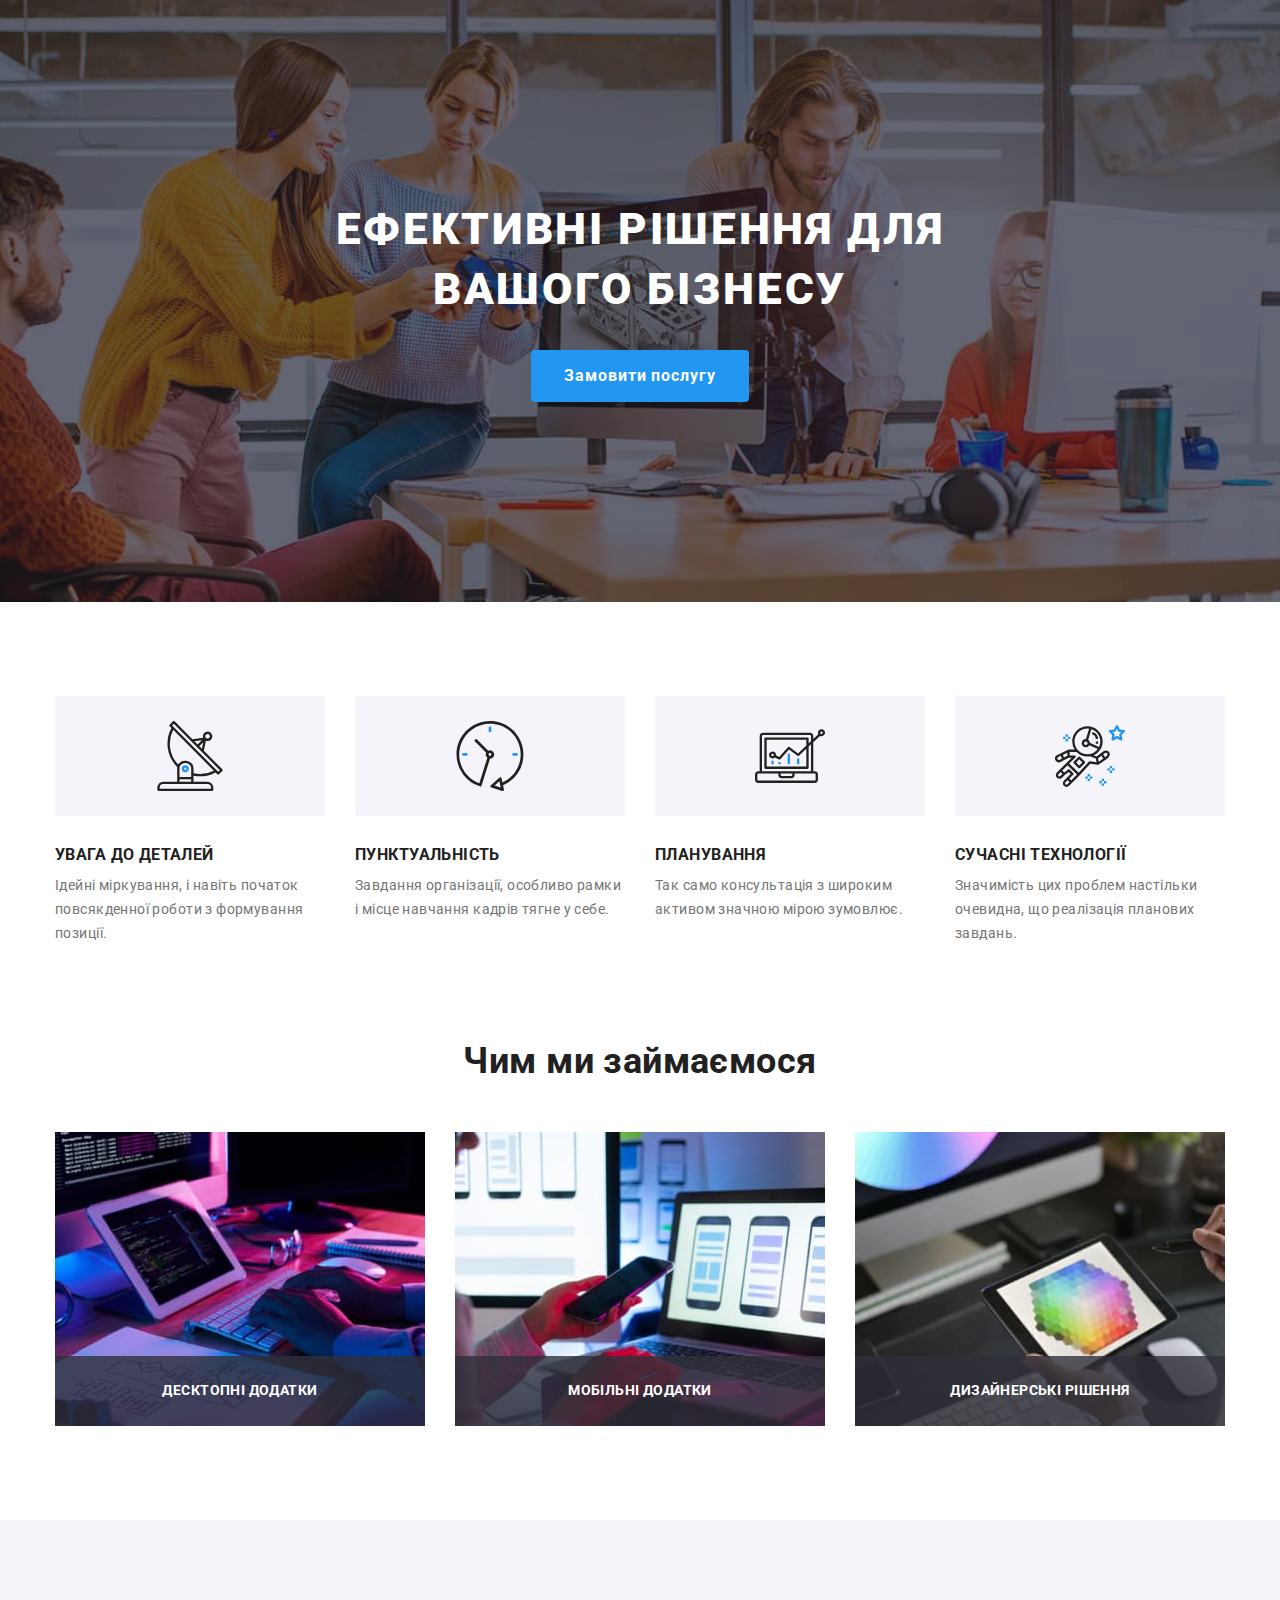
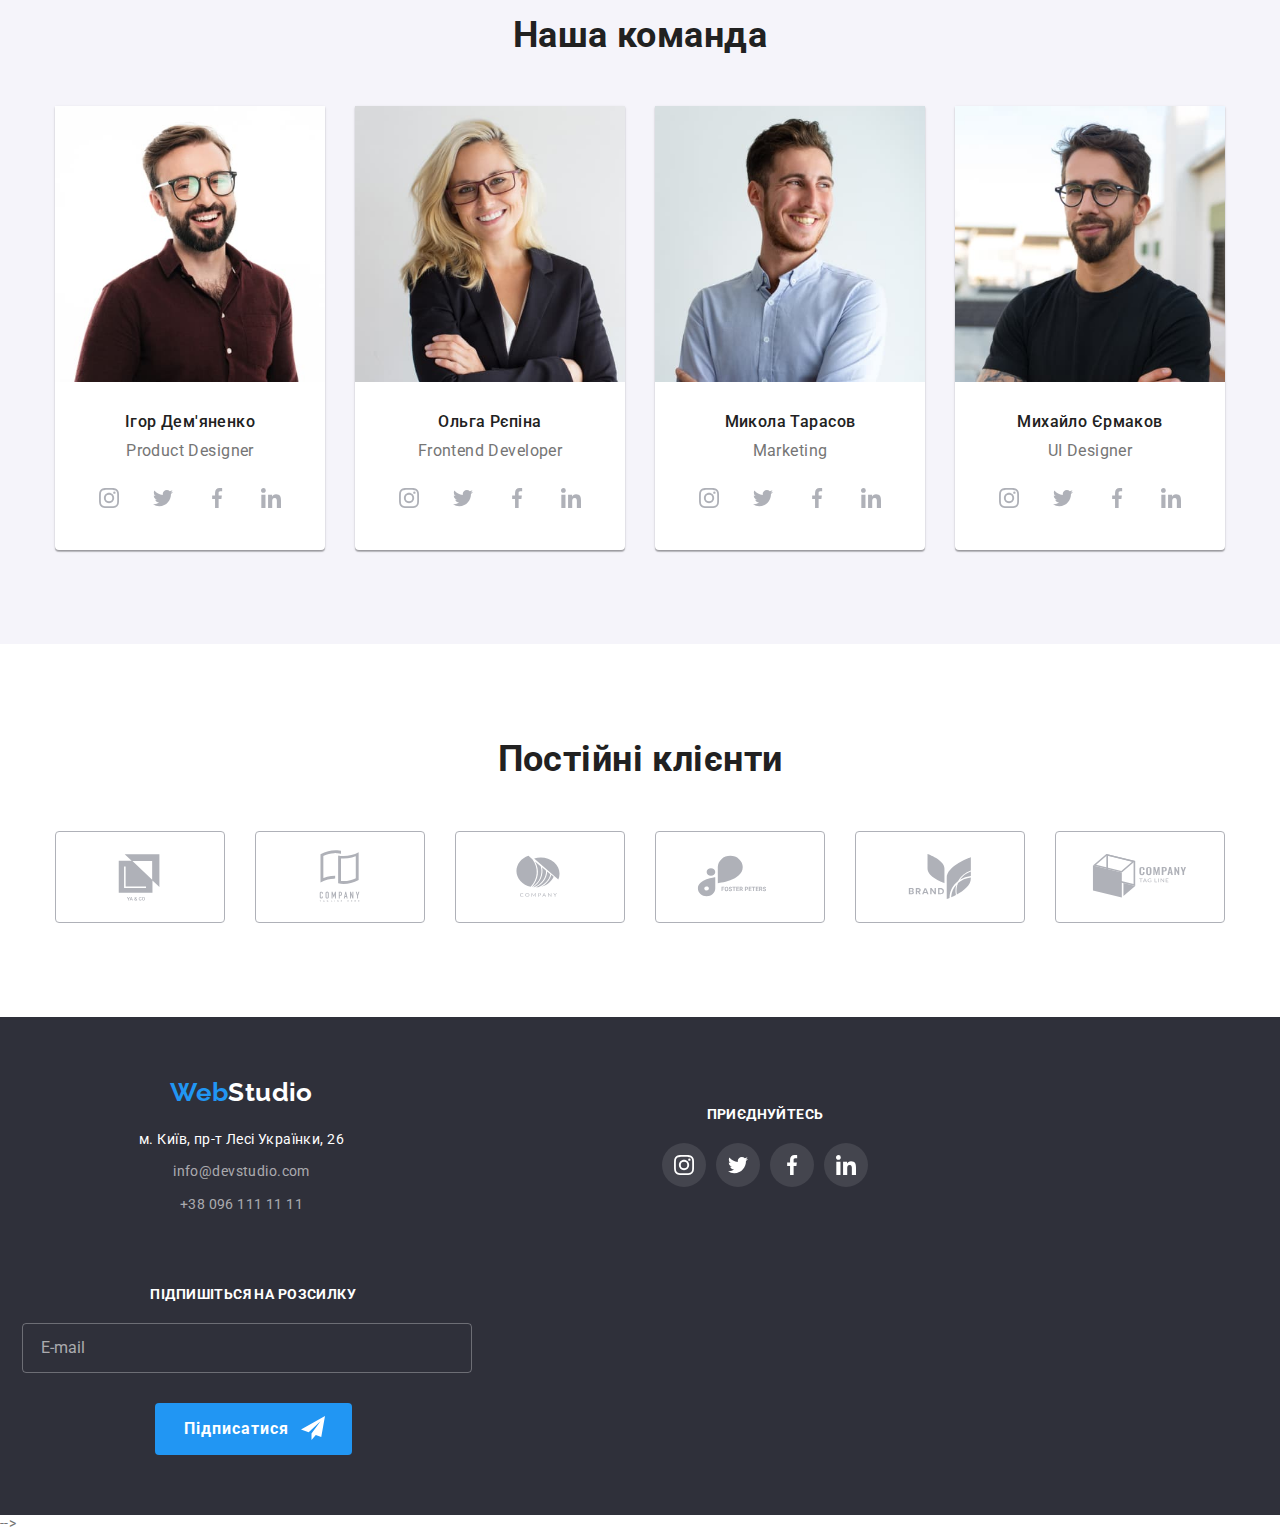
==== commit 7fb5cc1a: "доделан герой, переделана команда, начат футер" ====
--- a/index.html
+++ b/index.html
@@ -132,7 +132,18 @@
 
             <ul class="list team">
                 <li class="team-item">
-                    <img class="section-photo" src="./images/img1.jpg" alt="Ігор Дем'яненко" width="270" height="260">
+                    <picture>
+                        <source srcset="./images/1photo1px-mob.jpg 1x,
+                    ./images/1photo2px-mob.jpg 2x"
+                    media = "(min-width: 480px)">
+                    <source srcset="./images/1photo1px-tab.jpg 1x,
+                    ./images/1photo2px-tab.jpg 2x" media="(min-width: 768px)">
+                    <source srcset="./images/1photo1px-desk.jpg 1x,
+                    ./images/1photo2px-desk.jpg 2x" media="(min-width: 1200px)">
+                    </picture>
+                    <img class="section-photo" srcset="./images/1photo1px-mob.jpg 1x,
+                    ./images/1photo2px-mob.jpg 2x" 
+                    src="./images/1photo1px-mob.jpg" alt="Ігор Дем'яненко" width="270" height="260">
                     <div class="team-text">
                     <h3 class="section-names">Ігор Дем'яненко</h3>
                     <p lang="en" class="section-spec">Product Designer</p>
@@ -152,7 +163,16 @@
                     </div>
                 </li>
                 <li class="team-item">
-                    <img class="section-photo" src="./images/img2.jpg" alt="Ольга Рєпіна" width="270" height="260">
+                    <picture>
+                        <source srcset="./images/2photo1px-mob.jpg 1x,
+                                        ./images/2photo2px-mob.jpg 2x" media="(min-width: 480px)">
+                        <source srcset="./images/2photo1px-tab.jpg 1x,
+                                        ./images/2photo2px-tab.jpg 2x" media="(min-width: 768px)">
+                        <source srcset="./images/2photo1px-desk.jpg 1x,
+                                        ./images/2photo2px-desk.jpg 2x" media="(min-width: 1200px)">
+                    </picture>
+                    <img class="section-photo" srcset="./images/2photo1px-mob.jpg 1x,
+                    ./images/2photo2px-mob.jpg 2x" src="./images/2photo1px-desk.jpg" alt="Ольга Рєпіна" width="270" height="260">
                     <div class="team-text">
                     <h3 class="section-names">Ольга Рєпіна</h3>
                     <p lang="en" class="section-spec">Frontend Developer</p>
@@ -177,7 +197,16 @@
                     </div>
                 </li>
                 <li class="team-item">
-                    <img class="section-photo" src="./images/img3.jpg" alt="Микола Тарасов" width="270" height="260">
+                    <picture>
+                        <source srcset="./images/3photo1px-mob.jpg 1x,
+                                        ./images/3photo2px-mob.jpg 2x" media="(min-width: 480px)">
+                        <source srcset="./images/3photo1px-tab.jpg 1x,
+                                        ./images/3photo2px-tab.jpg 2x" media="(min-width: 768px)">
+                        <source srcset="./images/3photo1px-desk.jpg 1x,
+                                        ./images/3photo2px-desk.jpg 2x" media="(min-width: 1200px)">
+                    </picture>
+                    <img class="section-photo" srcset="./images/3photo1px-mob.jpg 1x,
+                    ./images/3photo2px-mob.jpg 2x" src="./images/3photo1px-desk.jpg" alt="Микола Тарасов" width="270" height="260">
                     <div class="team-text">
                     <h3 class="section-names">Микола Тарасов</h3>
                     <p lang="en" class="section-spec">Marketing</p>
@@ -202,7 +231,16 @@
                     </div>
                 </li>
                 <li class="team-item">
-                    <img class="section-photo" src="./images/img4.jpg" alt="Михайло Єрмаков" width="270" height="260">
+                    <picture>
+                        <source srcset="./images/4photo1px-mob.jpg 1x,
+                                        ./images/4photo2px-mob.jpg 2x" media="(min-width: 480px)">
+                        <source srcset="./images/4photo1px-tab.jpg 1x,
+                                        ./images/4photo2px-tab.jpg 2x" media="(min-width: 768px)">
+                        <source srcset="./images/4photo1px-desk.jpg 1x,
+                                        ./images/4photo2px-desk.jpg 2x" media="(min-width: 1200px)">
+                    </picture>
+                    <img class="section-photo" srcset="./images/4photo1px-mob.jpg 1x,
+                    ./images/4photo2px-mob.jpg 2x" src="./images/4photo1px-desk.jpg" alt="Михайло Єрмаков" width="270" height="260">
                     <div class="team-text">
                     <h3 class="section-names">Михайло Єрмаков</h3>
                     <p lang="en" class="section-spec">UI Designer</p>
@@ -259,7 +297,7 @@
     </main>
 
     <!-- Футер -->
-    <!--<footer class="footer">
+    <footer class="footer">
     <div class="container footer-poz">
         <div class="footer-join">
         <a href="./index.html" class="logo lp"><span class="logo__item">Web</span><span class="logo-web-foot">Studio</span></a>
@@ -287,8 +325,8 @@
                     <li><a class="footer-link" target="_blank" href="https://www.linkedin.com"><svg class="footer-svg" width="20" height="20">
                             <use href="./images/icons.svg#icon-in"></use>
                         </svg></a></li></ul>
-        </div>
-    
+       
+    </div>
 
     <div class="footer-join footer-form">
     <h2 class="footer-title">Підпишіться на розсилку</h2>
@@ -306,7 +344,7 @@
     </div>
     </footer>
 
-<div class="backdrop is-hidden" data-modal>
+<!-- <div class="backdrop is-hidden" data-modal>
 <div class="modal">
 <button data-modal-close type="button" class="btn-modal"><svg class="btn-svg" width="18" height="18">
     <use href="./images/icons.svg#close"></use>
@@ -360,7 +398,7 @@
 </div>
 </div>
 
-<script src="./js/modal.js"></script>-->
+<script src="./js/modal.js"></script>--> -->
 </body>
 
 </html>--- a/css/main.min.css
+++ b/css/main.min.css
@@ -1 +1 @@
-li,ul,p,h1,h2,h3,h4,h5,h6{margin:0;padding:0}.list{padding:0;margin:0;list-style:none}.section{padding-top:60px;padding-bottom:60px}@media screen and (min-width: 1200px){.section{padding-top:94px;padding-bottom:94px}}body{background-color:var(--primary-white-color);color:var(--primary-text-color);font-family:"Roboto",sans-serif;font-size:14px;letter-spacing:.03em}img{display:block;max-width:100%;height:auto;width:100%}.section-title{font-size:36px;line-height:1.17;text-align:center;color:var(--title-text-color);margin-top:0;margin-bottom:50px}:root{--primary-text-color: #757575;--title-text-color: #212121;--accent-color: #2196f3;--primary-white-color: #ffffff;--logo-color: #000000;--hero-bg-color: #2F303A;--section-color: #F5F4FA;--header-border: #ececec;--image-border: #eeeeee;--bg-svg-color: #F5F4FA;--link-color: #AFB1B8}.hidden-title{position:absolute;left:-10000px;top:auto;width:1px;height:1px;overflow:hidden}.container{margin:0 auto;padding-left:15px;padding-right:15px}@media screen and (min-width: 480px){.container{width:480px}}@media screen and (min-width: 768px){.container{width:768px}}@media screen and (min-width: 1200px){.container{width:1200px}}.hero__container{width:360px}@media screen and (min-width: 1200px){.hero__container{width:696px}}.hero__button{border:1px solid rgba(0,0,0,0);padding:10px 24px;cursor:pointer;background-color:var(--accent-color);font-family:inherit;font-weight:700;font-size:16px;line-height:1.88;letter-spacing:.06em;text-align:center;color:var(--primary-white-color);border-radius:4px;min-width:152px}@media screen and (min-width: 1200px){.hero__button{padding:10px 32px}}.backdrop{position:fixed;top:0;left:0;width:100%;height:100%;background-color:rgba(0,0,0,.1);opacity:1;transition:opacity 250ms cubic-bezier(0.4, 0, 0.2, 1)}.backdrop.is-hidden{visibility:hidden;opacity:0;pointer-events:none}.backdrop.is-hidden .modal{transform:translate(-50%, -50%) scale(0.9)}.modal{min-width:528px;min-height:581px;border-radius:4px;background-color:var(--primary-white-color);position:absolute;top:50%;left:50%;transform:translate(-50%, -50%) scale(1);transition:transform 250ms cubic-bezier(0.4, 0, 0.2, 1)}.btn-modal{padding:0;width:30px;height:30px;cursor:pointer;background-color:var(--primary-white-color);box-sizing:border-box;position:absolute;border-radius:50%;border:1px solid rgba(0,0,0,.1);right:8px;top:8px}.btn-svg{position:absolute;top:50%;left:50%;transform:translate(-50%, -50%)}.btn-svg:hover,.btn-svg:focus{fill:var(--accent-color);transition:fill 250ms cubic-bezier(0.4, 0, 0.2, 1)}.modal-form{width:448px;margin-left:40px;margin-right:40px}.modal-title{margin-top:40px;margin-bottom:12px;text-align:center;font-style:normal;font-weight:700;font-size:20px;line-height:1.15;color:var(--title-text-color)}.form-field{margin-bottom:10px}.form-input-title{display:block;margin-bottom:4px;font-size:12px;line-height:1.17;letter-spacing:.01em;color:var(--primary-text-color)}.form-input{width:100%;height:40px;border:1px solid rgba(33,33,33,.2);border-radius:4px;padding-left:42px}.form-input:hover,.form-input:focus{border-color:var(--accent-color);outline:none;transition:border-color 250ms cubic-bezier(0.4, 0, 0.2, 1)}.form-comment{width:100%;height:120px;padding:12px 16px;border:1px solid rgba(33,33,33,.2);border-radius:4px;resize:none;margin-bottom:20px}.form-comment:hover,.form-comment:focus{border-color:var(--accent-color);outline:none;transition:border-color 250ms cubic-bezier(0.4, 0, 0.2, 1)}.form-href{color:var(--accent-color)}textarea::placeholder{font-size:12px;line-height:1.17;letter-spacing:.01em;color:rgba(117,117,117,.5)}.check-text{font-size:14px;color:#5a5d6b;display:flex;margin-bottom:30px}.check-text::before{content:"";width:16px;height:15px;border:2px solid #303030;border-radius:3px;margin-right:5px}.input-check:checked+.check-text::before{background-color:var(--accent-color);border:rgba(0,0,0,0);background-image:url(../images/chek.svg);background-position:center;background-repeat:no-repeat;background-size:auto;appearance:none}.check-text span{width:16px;height:15px;border:2px solid #303030;border-radius:3px;margin-right:5px;display:flex;align-items:center;justify-content:center;fill:rgba(0,0,0,0)}.input-wrap{position:relative}.input-icon{fill:var(--title-text-color);position:absolute;left:12px;top:50%;transform:translateY(-50%)}.form-input:hover+.input-icon,.form-input:focus+.input-icon{fill:var(--accent-color);transition:fill 250ms cubic-bezier(0.4, 0, 0.2, 1)}.modal-btn{padding:10px 52px;position:absolute;left:50%;transform:translateX(-50%)}.site-nav{display:flex;margin-left:93px}.site-nav .site-nav__item:not(:last-child){margin-right:50px}.main-nav{display:flex;align-items:center;justify-content:space-between}.header{border-bottom:1px solid var(--header-border)}.site-nav__link{transition:color 250ms cubic-bezier(0.4, 0, 0.2, 1)}.site-nav .site-nav__link{display:flex;padding-top:32px;padding-bottom:32px;color:var(--title-text-color);text-decoration:none;font-weight:500;line-height:1.14;letter-spacing:.02em}.site-nav .site-nav__link:hover,.site-nav .site-nav__link:focus{color:var(--accent-color)}.site-nav .site-nav__link.current{color:var(--accent-color)}.current{position:relative}.current::after{content:"";display:block;width:100%;height:4px;border-radius:2px;position:absolute;bottom:0;left:0;background-color:var(--accent-color)}.current::after:hover::after,.current::after:focus::after{background-color:var(--accent-color)}.general-communication{margin-left:0}.general-communication:hover,.general-communication:focus{color:var(--accent-color)}.site-nav .general-communication{display:flex;align-items:center;text-decoration:none;font-weight:500;line-height:1.14;letter-spacing:.02em;color:var(--primary-text-color);transition:color 250ms cubic-bezier(0.4, 0, 0.2, 1)}.site-nav__icon{fill:var(--primary-text-color);margin-right:10px;transition:fill 250ms cubic-bezier(0.4, 0, 0.2, 1)}.site-nav__icon:hover,.site-nav__icon:focus{fill:var(--accent-color)}.site-nav__communication:hover .site-nav__icon,.site-nav__communication:focus .site-nav__icon{color:var(--accent-color);fill:var(--accent-color)}.logo{color:var(--logo-color);text-decoration:none;font-family:"Raleway";font-weight:700;font-size:26px;line-height:1.19;padding-top:24px;padding-bottom:24px}.logo__item{color:var(--accent-color)}.logo-web-foot{color:var(--primary-white-color)}.hero{background-color:var(--hero-bg-color);text-align:center;height:400px;width:480px;padding:118px 60px;display:flex;align-items:center}@media screen and (min-width: 768px){.hero{padding:118px 204px}}@media screen and (min-width: 1200px){.hero{padding:200px 452px}}.hero__title{width:360px;font-weight:900;font-size:26px;line-height:1.62;letter-spacing:.06em;text-transform:uppercase;color:var(--primary-white-color);margin-top:0;margin-bottom:30px;text-align:center;flex-grow:1}@media screen and (min-width: 1200px){.hero__title{width:696px;font-size:44px;line-height:1.36}}.overlay{margin-left:auto;margin-right:auto;background-size:cover;background-repeat:no-repeat;background-position:center;flex-grow:1;background-image:linear-gradient(to right, rgba(47, 48, 58, 0.4), rgba(47, 48, 58, 0.4)),url("../images/hero1px-mob.jpg")}@media(min-device-pixel-ratio: 2),(min-resolution: 192dpi),(min-resolution: 2dppx){.overlay{background-image:linear-gradient(to right, rgba(47, 48, 58, 0.4), rgba(47, 48, 58, 0.4)),url("../images/hero2px-mob.jpg")}}@media screen and (min-width: 768px){.overlay{width:768px;background-image:linear-gradient(to right, rgba(47, 48, 58, 0.4), rgba(47, 48, 58, 0.4)),url("../images/hero1px-tab.jpg")}}@media screen and (min-width: 768px)and (min-device-pixel-ratio: 2),screen and (min-width: 768px)and (min-resolution: 192dpi),screen and (min-width: 768px)and (min-resolution: 2dppx){.overlay{background-image:linear-gradient(to right, rgba(47, 48, 58, 0.4), rgba(47, 48, 58, 0.4)),url("../images/hero2px-tab.jpg")}}@media screen and (min-width: 1200px){.overlay{width:1600px;height:600px;background-image:linear-gradient(to right, rgba(47, 48, 58, 0.4), rgba(47, 48, 58, 0.4)),url("../images/hero1px-desk.jpg")}}@media screen and (min-width: 1200px)and (min-device-pixel-ratio: 2),screen and (min-width: 1200px)and (min-resolution: 192dpi),screen and (min-width: 1200px)and (min-resolution: 2dppx){.overlay{background-image:linear-gradient(to right, rgba(47, 48, 58, 0.4), rgba(47, 48, 58, 0.4)),url("../images/hero2px-desk.jpg")}}.benefits__list{display:flex;flex-wrap:wrap;gap:30px}.benefits__title{line-height:1.14;text-transform:uppercase;color:var(--title-text-color);margin-top:0;margin-bottom:10px;text-align:center}@media screen and (min-width: 768px){.benefits__title{text-align:left}}@media screen and (min-width: 1200px){.benefits__title{text-align:left}}.benefits__text{line-height:1.71;margin-top:0;margin-bottom:0;text-align:left}@media screen and (min-width: 768px){.benefits__text{width:354px}}@media screen and (min-width: 1200px){.benefits__text{width:270px}}.benefits__img{height:120px;background-color:var(--bg-svg-color);margin-bottom:30px;display:flex;justify-content:center;align-items:center}@media screen and (min-width: 768px){.benefits__img{width:354px}}@media screen and (min-width: 1200px){.benefits__img{width:270px}}.photo-list{display:flex;gap:30px}.photo-p{position:relative}.photo-descr-text{margin:0;position:absolute;font-style:normal;font-weight:700;line-height:1.14;text-align:center;text-transform:uppercase;color:var(--primary-white-color);background-color:rgba(47,48,58,.8);width:370px;height:70px;display:flex;justify-content:center;align-items:center;bottom:0}.top-what{padding-top:0;display:none}@media screen and (min-width: 1200px){.top-what{display:block}}.team{display:flex;flex-wrap:wrap;gap:30px}.team-item{text-align:center;background:#fff;box-shadow:0px 1px 3px rgba(0,0,0,.12),0px 1px 1px rgba(0,0,0,.14),0px 2px 1px rgba(0,0,0,.2);border-radius:0px 0px 4px 4px}@media screen and (min-width: 768px){.team-item{width:354px}}@media screen and (min-width: 1200px){.team-item{width:270px}}.team-section{background-color:var(--section-color)}.team-text{padding:30px 32px}.section-names{font-weight:500;font-size:16px;line-height:1.19;color:var(--title-text-color);margin-top:0;margin-bottom:10px}.section-spec{font-size:16px;line-height:1.19;margin-top:0;margin-bottom:16px}.team-link{height:44px;width:44px;background-color:var(--primary-white-color);border-radius:50%;display:flex;justify-content:center;align-items:center;transition:background-color 250ms cubic-bezier(0.4, 0, 0.2, 1)}.team-link:hover,.team-link:focus{background-color:var(--accent-color)}.team-list{display:flex;justify-content:center;gap:10px}.team-svg{fill:var(--link-color);transition:fill 250ms cubic-bezier(0.4, 0, 0.2, 1)}.team-svg:hover,.team-svg:focus{fill:var(--primary-white-color)}.footer-link:hover .team-svg,.footer-link:focus .team-svg{fill:var(--primary-white-color);background-color:var(--accent-color)}.team-link:hover .team-svg,.team-link:focus .team-svg{fill:var(--primary-white-color);background-color:var(--accent-color)}.clients-svg{fill:var(--link-color);transition:fill 250ms cubic-bezier(0.4, 0, 0.2, 1)}.clients-svg:hover,.clients-svg:focus{fill:var(--accent-color)}.clients-link:hover .clients-svg,.clients-link:focus .clients-svg{fill:var(--accent-color)}.clients-link{border:1px solid #afb1b8;border-radius:4px;width:210px;height:92px;display:flex;justify-content:center;align-items:center;transition:border 250ms cubic-bezier(0.4, 0, 0.2, 1)}.clients-link:hover,.clients-link:focus{fill:var(--accent-color);border:1px solid var(--accent-color)}@media screen and (min-width: 768px){.clients-link{width:226px}}@media screen and (min-width: 1200px){.clients-link{width:170px}}.clients-logos{display:flex;flex-wrap:wrap;gap:30px;justify-content:center}.footer{background-color:var(--hero-bg-color);padding-top:60px;padding-bottom:60px}.lp{display:block;margin-bottom:20px;padding-top:0;padding-bottom:0}.footer-address{text-decoration:none;line-height:1.71;color:var(--primary-white-color);font-style:normal;transition:color 250ms cubic-bezier(0.4, 0, 0.2, 1)}.footer-address:hover,.footer-address:focus{color:var(--accent-color)}.footer-mail-tel{text-decoration:none;line-height:1.71;color:rgba(255,255,255,.6);font-style:normal;transition:color 250ms cubic-bezier(0.4, 0, 0.2, 1)}.footer-mail-tel:hover,.footer-mail-tel:focus{color:var(--accent-color)}.list-item-f{margin-top:0;margin-bottom:9px}.footer-title{text-decoration:none;font-style:normal;line-height:1.14;text-transform:uppercase;color:var(--primary-white-color);margin-bottom:20px;font-size:14px}.footer-poz{display:flex;align-items:baseline;gap:70px}.footer-link{height:44px;width:44px;background:rgba(255,255,255,.1);border-radius:50%;display:flex;justify-content:center;align-items:center;transition:background-color 250ms cubic-bezier(0.4, 0, 0.2, 1)}.footer-link:hover,.footer-link:focus{background-color:var(--accent-color)}.footer-svg{background-position:center;fill:var(--primary-white-color)}.footer-svg:hover,.footer-svg:focus{fill:var(--primary-white-color)}.footer-form-field{position:relative}.footer-form{margin-left:55px}.footer-form-input{width:358px;height:50px;background-color:rgba(0,0,0,0);border:1px solid rgba(255,255,255,.3);border-radius:4px;margin-right:12px}.footer-form-input::placeholder{font-size:16px;line-height:1.25;color:rgba(255,255,255,.6);padding-top:15px;padding-left:16px}.footer-form-input:not(:placeholder-shown){color:var(--primary-white-color);border-color:var(--accent-color);outline:none}.form-label{position:absolute;top:15px;left:16px;font-size:16px;line-height:1.25;color:rgba(255,255,255,.6)}.footer-btn{position:absolute;padding:10px 62px 10px 28px}.footer-form-svg{position:absolute;right:-45%;top:13px}.ex-filter{display:flex;justify-content:center;margin-bottom:50px}.filter-button{border-radius:4px;padding:6px 22px;background-color:var(--section-color);font-family:inherit;font-weight:500;font-size:16px;line-height:1.62;color:var(--title-text-color);cursor:pointer;border:none;transition:background-color 250ms cubic-bezier(0.4, 0, 0.2, 1),color 250ms cubic-bezier(0.4, 0, 0.2, 1),box-shadow 250ms cubic-bezier(0.4, 0, 0.2, 1)}.filter-button:hover,.filter-button:focus{background-color:var(--accent-color);color:var(--primary-white-color);box-shadow:0px 3px 1px rgba(0,0,0,.1),0px 1px 2px rgba(0,0,0,.08),0px 2px 2px rgba(0,0,0,.12);cursor:pointer}.but-item{margin-right:8px}.but-item:last-child{margin-right:0}.examples-list{display:flex;flex-wrap:wrap}.ex-item{box-sizing:border-box;width:370px;margin-right:30px;margin-bottom:30px;background:var(--primary-white-color)}.ex-item:nth-child(3n){margin-right:0}.ex-item:nth-child(n+7){margin-bottom:0}.ex-text-cont{padding:20px 24px;border-bottom:1px solid var(--image-border);border-left:1px solid var(--image-border);border-right:1px solid var(--image-border)}.ex-hover-text{font-size:18px;line-height:1.56;letter-spacing:.03em;color:var(--primary-white-color)}.ex-hidden{position:relative;overflow:hidden}.ex-hover{position:absolute;background-color:rgba(33,150,243,.9);width:370px;height:294px;padding:63px 24px;text-align:flex-start;display:flex;justify-content:center;align-items:center;transition:transform 250ms cubic-bezier(0.4, 0, 0.2, 1)}.ex-link:hover .ex-hover,.ex-link:focus .ex-hover{transform:translateY(-100%)}.examples-title{font-size:18px;line-height:2;letter-spacing:.06em;color:var(--title-text-color);margin-top:0;margin-bottom:0}.examples-text{font-size:16px;line-height:1.88;margin-top:0;margin-bottom:0;color:var(--primary-text-color)}.ex-link{display:inline-block;text-decoration:none;transition:box-shadow 250ms cubic-bezier(0.4, 0, 0.2, 1)}.ex-link:hover,.ex-link:focus{box-shadow:0px 1px 1px rgba(0,0,0,.12),0px 4px 4px rgba(0,0,0,.06),1px 4px 6px rgba(0,0,0,.16)}/*# sourceMappingURL=main.min.css.map */+li,ul,p,h1,h2,h3,h4,h5,h6{margin:0;padding:0}.list{padding:0;margin:0;list-style:none}.section{padding-top:60px;padding-bottom:60px}@media screen and (min-width: 1200px){.section{padding-top:94px;padding-bottom:94px}}body{background-color:var(--primary-white-color);color:var(--primary-text-color);font-family:"Roboto",sans-serif;font-size:14px;letter-spacing:.03em}img{display:block;max-width:100%;height:auto;width:100%}.section-title{font-size:36px;line-height:1.17;text-align:center;color:var(--title-text-color);margin-top:0;margin-bottom:50px}:root{--primary-text-color: #757575;--title-text-color: #212121;--accent-color: #2196f3;--primary-white-color: #ffffff;--logo-color: #000000;--hero-bg-color: #2F303A;--section-color: #F5F4FA;--header-border: #ececec;--image-border: #eeeeee;--bg-svg-color: #F5F4FA;--link-color: #AFB1B8}.hidden-title{position:absolute;left:-10000px;top:auto;width:1px;height:1px;overflow:hidden}.container{margin:0 auto;padding-left:15px;padding-right:15px}@media screen and (min-width: 480px){.container{width:480px}}@media screen and (min-width: 768px){.container{width:768px}}@media screen and (min-width: 1200px){.container{width:1200px}}.hero__container{width:360px}@media screen and (min-width: 1200px){.hero__container{width:696px}}.hero__button{border:1px solid rgba(0,0,0,0);padding:10px 24px;cursor:pointer;background-color:var(--accent-color);font-family:inherit;font-weight:700;font-size:16px;line-height:1.88;letter-spacing:.06em;text-align:center;color:var(--primary-white-color);border-radius:4px;min-width:152px}@media screen and (min-width: 1200px){.hero__button{padding:10px 32px}}.backdrop{position:fixed;top:0;left:0;width:100%;height:100%;background-color:rgba(0,0,0,.1);opacity:1;transition:opacity 250ms cubic-bezier(0.4, 0, 0.2, 1)}.backdrop.is-hidden{visibility:hidden;opacity:0;pointer-events:none}.backdrop.is-hidden .modal{transform:translate(-50%, -50%) scale(0.9)}.modal{min-width:528px;min-height:581px;border-radius:4px;background-color:var(--primary-white-color);position:absolute;top:50%;left:50%;transform:translate(-50%, -50%) scale(1);transition:transform 250ms cubic-bezier(0.4, 0, 0.2, 1)}.btn-modal{padding:0;width:30px;height:30px;cursor:pointer;background-color:var(--primary-white-color);box-sizing:border-box;position:absolute;border-radius:50%;border:1px solid rgba(0,0,0,.1);right:8px;top:8px}.btn-svg{position:absolute;top:50%;left:50%;transform:translate(-50%, -50%)}.btn-svg:hover,.btn-svg:focus{fill:var(--accent-color);transition:fill 250ms cubic-bezier(0.4, 0, 0.2, 1)}.modal-form{width:448px;margin-left:40px;margin-right:40px}.modal-title{margin-top:40px;margin-bottom:12px;text-align:center;font-style:normal;font-weight:700;font-size:20px;line-height:1.15;color:var(--title-text-color)}.form-field{margin-bottom:10px}.form-input-title{display:block;margin-bottom:4px;font-size:12px;line-height:1.17;letter-spacing:.01em;color:var(--primary-text-color)}.form-input{width:100%;height:40px;border:1px solid rgba(33,33,33,.2);border-radius:4px;padding-left:42px}.form-input:hover,.form-input:focus{border-color:var(--accent-color);outline:none;transition:border-color 250ms cubic-bezier(0.4, 0, 0.2, 1)}.form-comment{width:100%;height:120px;padding:12px 16px;border:1px solid rgba(33,33,33,.2);border-radius:4px;resize:none;margin-bottom:20px}.form-comment:hover,.form-comment:focus{border-color:var(--accent-color);outline:none;transition:border-color 250ms cubic-bezier(0.4, 0, 0.2, 1)}.form-href{color:var(--accent-color)}textarea::placeholder{font-size:12px;line-height:1.17;letter-spacing:.01em;color:rgba(117,117,117,.5)}.check-text{font-size:14px;color:#5a5d6b;display:flex;margin-bottom:30px}.check-text::before{content:"";width:16px;height:15px;border:2px solid #303030;border-radius:3px;margin-right:5px}.input-check:checked+.check-text::before{background-color:var(--accent-color);border:rgba(0,0,0,0);background-image:url(../images/chek.svg);background-position:center;background-repeat:no-repeat;background-size:auto;appearance:none}.check-text span{width:16px;height:15px;border:2px solid #303030;border-radius:3px;margin-right:5px;display:flex;align-items:center;justify-content:center;fill:rgba(0,0,0,0)}.input-wrap{position:relative}.input-icon{fill:var(--title-text-color);position:absolute;left:12px;top:50%;transform:translateY(-50%)}.form-input:hover+.input-icon,.form-input:focus+.input-icon{fill:var(--accent-color);transition:fill 250ms cubic-bezier(0.4, 0, 0.2, 1)}.modal-btn{padding:10px 52px;position:absolute;left:50%;transform:translateX(-50%)}.site-nav{display:flex;margin-left:93px}.site-nav .site-nav__item:not(:last-child){margin-right:50px}.main-nav{display:flex;align-items:center;justify-content:space-between}.header{border-bottom:1px solid var(--header-border)}.site-nav__link{transition:color 250ms cubic-bezier(0.4, 0, 0.2, 1)}.site-nav .site-nav__link{display:flex;padding-top:32px;padding-bottom:32px;color:var(--title-text-color);text-decoration:none;font-weight:500;line-height:1.14;letter-spacing:.02em}.site-nav .site-nav__link:hover,.site-nav .site-nav__link:focus{color:var(--accent-color)}.site-nav .site-nav__link.current{color:var(--accent-color)}.current{position:relative}.current::after{content:"";display:block;width:100%;height:4px;border-radius:2px;position:absolute;bottom:0;left:0;background-color:var(--accent-color)}.current::after:hover::after,.current::after:focus::after{background-color:var(--accent-color)}.general-communication{margin-left:0}.general-communication:hover,.general-communication:focus{color:var(--accent-color)}.site-nav .general-communication{display:flex;align-items:center;text-decoration:none;font-weight:500;line-height:1.14;letter-spacing:.02em;color:var(--primary-text-color);transition:color 250ms cubic-bezier(0.4, 0, 0.2, 1)}.site-nav__icon{fill:var(--primary-text-color);margin-right:10px;transition:fill 250ms cubic-bezier(0.4, 0, 0.2, 1)}.site-nav__icon:hover,.site-nav__icon:focus{fill:var(--accent-color)}.site-nav__communication:hover .site-nav__icon,.site-nav__communication:focus .site-nav__icon{color:var(--accent-color);fill:var(--accent-color)}.logo{color:var(--logo-color);text-decoration:none;font-family:"Raleway";font-weight:700;font-size:26px;line-height:1.19;padding-top:24px;padding-bottom:24px}.logo__item{color:var(--accent-color)}.logo-web-foot{color:var(--primary-white-color)}.hero{background-color:var(--hero-bg-color);text-align:center;padding:118px 0;display:flex;align-items:center}@media screen and (min-width: 768px){.hero{padding:118px 0}}@media screen and (min-width: 1200px){.hero{padding:200px 0}}.hero__title{max-width:696px;font-weight:900;font-size:26px;line-height:1.62;letter-spacing:.06em;text-transform:uppercase;color:var(--primary-white-color);margin-bottom:30px;text-align:center}@media screen and (min-width: 1200px){.hero__title{font-size:44px;line-height:1.36}}.overlay{max-width:1600px;height:auto;margin-left:auto;margin-right:auto;background-position:center;background-size:cover;background-repeat:no-repeat;background-image:linear-gradient(to right, rgba(47, 48, 58, 0.4) 0%, rgba(47, 48, 58, 0.4) 100%),url("../images/hero1px-mob.jpg")}@media(min-device-pixel-ratio: 2),(min-resolution: 192dpi),(min-resolution: 2dppx){.overlay{background-image:linear-gradient(to right, rgba(47, 48, 58, 0.4) 0%, rgba(47, 48, 58, 0.4) 100%),url("../images/hero2px-mob.jpg")}}@media screen and (min-width: 480px)and (max-width: 767px){.overlay{background-image:linear-gradient(to right, rgba(47, 48, 58, 0.4) 0%, rgba(47, 48, 58, 0.4) 100%),url("../images/hero1px-tab.jpg")}}@media screen and (min-width: 480px)and (max-width: 767px)and (min-device-pixel-ratio: 2),screen and (min-width: 480px)and (max-width: 767px)and (min-resolution: 192dpi),screen and (min-width: 480px)and (max-width: 767px)and (min-resolution: 2dppx){.overlay{background-image:linear-gradient(to right, rgba(47, 48, 58, 0.4) 0%, rgba(47, 48, 58, 0.4) 100%),url("../images/hero2px-tab.jpg")}}@media screen and (min-width: 768px){.overlay{background-image:linear-gradient(to right, rgba(47, 48, 58, 0.4) 0%, rgba(47, 48, 58, 0.4) 100%),url("../images/hero1px-desk.jpg")}}@media screen and (min-width: 768px)and (min-device-pixel-ratio: 2),screen and (min-width: 768px)and (min-resolution: 192dpi),screen and (min-width: 768px)and (min-resolution: 2dppx){.overlay{background-image:linear-gradient(to right, rgba(47, 48, 58, 0.4) 0%, rgba(47, 48, 58, 0.4) 100%),url("../images/hero2px-desk.jpg")}}.benefits__list{display:flex;flex-wrap:wrap;gap:30px}.benefits__title{line-height:1.14;text-transform:uppercase;color:var(--title-text-color);margin-top:0;margin-bottom:10px;text-align:center}@media screen and (min-width: 768px){.benefits__title{text-align:left}}@media screen and (min-width: 1200px){.benefits__title{text-align:left}}.benefits__text{line-height:1.71;margin-top:0;margin-bottom:0;text-align:left}@media screen and (min-width: 768px){.benefits__text{width:354px}}@media screen and (min-width: 1200px){.benefits__text{width:270px}}.benefits__img{height:120px;background-color:var(--bg-svg-color);margin-bottom:30px;display:flex;justify-content:center;align-items:center}@media screen and (min-width: 768px){.benefits__img{width:354px}}@media screen and (min-width: 1200px){.benefits__img{width:270px}}.photo-list{display:flex;gap:30px}.photo-p{position:relative}.photo-descr-text{margin:0;position:absolute;font-style:normal;font-weight:700;line-height:1.14;text-align:center;text-transform:uppercase;color:var(--primary-white-color);background-color:rgba(47,48,58,.8);width:370px;height:70px;display:flex;justify-content:center;align-items:center;bottom:0}.top-what{padding-top:0;display:none}@media screen and (min-width: 1200px){.top-what{display:block}}.team{display:flex;flex-wrap:wrap;gap:30px}.team-item{text-align:center;background:#fff;box-shadow:0px 1px 3px rgba(0,0,0,.12),0px 1px 1px rgba(0,0,0,.14),0px 2px 1px rgba(0,0,0,.2);border-radius:0px 0px 4px 4px}@media screen and (min-width: 768px){.team-item{width:354px}}@media screen and (min-width: 1200px){.team-item{width:270px}}.team-section{background-color:var(--section-color)}.team-text{padding:30px 32px}.section-names{font-weight:500;font-size:16px;line-height:1.19;color:var(--title-text-color);margin-top:0;margin-bottom:10px}.section-spec{font-size:16px;line-height:1.19;margin-top:0;margin-bottom:16px}.team-link{height:44px;width:44px;background-color:var(--primary-white-color);border-radius:50%;display:flex;justify-content:center;align-items:center;transition:background-color 250ms cubic-bezier(0.4, 0, 0.2, 1)}.team-link:hover,.team-link:focus{background-color:var(--accent-color)}.team-list{display:flex;justify-content:center;gap:10px}.team-svg{fill:var(--link-color);transition:fill 250ms cubic-bezier(0.4, 0, 0.2, 1)}.team-svg:hover,.team-svg:focus{fill:var(--primary-white-color)}.footer-link:hover .team-svg,.footer-link:focus .team-svg{fill:var(--primary-white-color);background-color:var(--accent-color)}.team-link:hover .team-svg,.team-link:focus .team-svg{fill:var(--primary-white-color);background-color:var(--accent-color)}.clients-svg{fill:var(--link-color);transition:fill 250ms cubic-bezier(0.4, 0, 0.2, 1)}.clients-svg:hover,.clients-svg:focus{fill:var(--accent-color)}.clients-link:hover .clients-svg,.clients-link:focus .clients-svg{fill:var(--accent-color)}.clients-link{border:1px solid #afb1b8;border-radius:4px;width:210px;height:92px;display:flex;justify-content:center;align-items:center;transition:border 250ms cubic-bezier(0.4, 0, 0.2, 1)}.clients-link:hover,.clients-link:focus{fill:var(--accent-color);border:1px solid var(--accent-color)}@media screen and (min-width: 768px){.clients-link{width:226px}}@media screen and (min-width: 1200px){.clients-link{width:170px}}.clients-logos{display:flex;flex-wrap:wrap;gap:30px;justify-content:center}.footer{background-color:var(--hero-bg-color);padding-top:60px;padding-bottom:60px}.lp{display:block;margin-bottom:20px;padding-top:0;padding-bottom:0}.footer-address{width:232px;text-decoration:none;line-height:1.71;color:var(--primary-white-color);font-style:normal;transition:color 250ms cubic-bezier(0.4, 0, 0.2, 1)}.footer-address:hover,.footer-address:focus{color:var(--accent-color)}.footer-mail-tel{text-decoration:none;line-height:1.71;color:rgba(255,255,255,.6);font-style:normal;transition:color 250ms cubic-bezier(0.4, 0, 0.2, 1)}.footer-mail-tel:hover,.footer-mail-tel:focus{color:var(--accent-color)}.list-item-f{margin-top:0;margin-bottom:9px}.footer-title{text-decoration:none;font-style:normal;line-height:1.14;text-transform:uppercase;color:var(--primary-white-color);margin-bottom:20px;font-size:14px}.footer-poz{display:flex;flex-wrap:wrap;align-items:center;gap:70px;margin-right:0;margin-left:0}.footer-join{padding-left:124px;padding-right:124px;display:block;text-align:center}.footer-link{height:44px;width:44px;background:rgba(255,255,255,.1);border-radius:50%;display:flex;justify-content:center;align-items:center;transition:background-color 250ms cubic-bezier(0.4, 0, 0.2, 1)}.footer-link:hover,.footer-link:focus{background-color:var(--accent-color)}.footer-svg{background-position:center;fill:var(--primary-white-color)}.footer-svg:hover,.footer-svg:focus{fill:var(--primary-white-color)}.footer-form-field{position:relative}.footer-form{padding-left:0;padding-right:0;display:block;align-items:center}.footer-form-input{width:450px;height:50px;background-color:rgba(0,0,0,0);border:1px solid rgba(255,255,255,.3);border-radius:4px;margin-right:12px}.footer-form-input::placeholder{font-size:16px;line-height:1.25;color:rgba(255,255,255,.6);padding-top:15px;padding-left:16px}.footer-form-input:not(:placeholder-shown){color:var(--primary-white-color);border-color:var(--accent-color);outline:none}.form-label{position:absolute;top:15px;left:16px;font-size:16px;line-height:1.25;color:rgba(255,255,255,.6)}.footer-btn{display:flex;margin-left:140px;margin-right:140px;margin-top:30px;padding:10px 62px 10px 28px}.footer-form-svg{position:absolute;left:60%;top:70%}.ex-filter{display:flex;justify-content:center;margin-bottom:50px}.filter-button{border-radius:4px;padding:6px 22px;background-color:var(--section-color);font-family:inherit;font-weight:500;font-size:16px;line-height:1.62;color:var(--title-text-color);cursor:pointer;border:none;transition:background-color 250ms cubic-bezier(0.4, 0, 0.2, 1),color 250ms cubic-bezier(0.4, 0, 0.2, 1),box-shadow 250ms cubic-bezier(0.4, 0, 0.2, 1)}.filter-button:hover,.filter-button:focus{background-color:var(--accent-color);color:var(--primary-white-color);box-shadow:0px 3px 1px rgba(0,0,0,.1),0px 1px 2px rgba(0,0,0,.08),0px 2px 2px rgba(0,0,0,.12);cursor:pointer}.but-item{margin-right:8px}.but-item:last-child{margin-right:0}.examples-list{display:flex;flex-wrap:wrap}.ex-item{box-sizing:border-box;width:370px;margin-right:30px;margin-bottom:30px;background:var(--primary-white-color)}.ex-item:nth-child(3n){margin-right:0}.ex-item:nth-child(n+7){margin-bottom:0}.ex-text-cont{padding:20px 24px;border-bottom:1px solid var(--image-border);border-left:1px solid var(--image-border);border-right:1px solid var(--image-border)}.ex-hover-text{font-size:18px;line-height:1.56;letter-spacing:.03em;color:var(--primary-white-color)}.ex-hidden{position:relative;overflow:hidden}.ex-hover{position:absolute;background-color:rgba(33,150,243,.9);width:370px;height:294px;padding:63px 24px;text-align:flex-start;display:flex;justify-content:center;align-items:center;transition:transform 250ms cubic-bezier(0.4, 0, 0.2, 1)}.ex-link:hover .ex-hover,.ex-link:focus .ex-hover{transform:translateY(-100%)}.examples-title{font-size:18px;line-height:2;letter-spacing:.06em;color:var(--title-text-color);margin-top:0;margin-bottom:0}.examples-text{font-size:16px;line-height:1.88;margin-top:0;margin-bottom:0;color:var(--primary-text-color)}.ex-link{display:inline-block;text-decoration:none;transition:box-shadow 250ms cubic-bezier(0.4, 0, 0.2, 1)}.ex-link:hover,.ex-link:focus{box-shadow:0px 1px 1px rgba(0,0,0,.12),0px 4px 4px rgba(0,0,0,.06),1px 4px 6px rgba(0,0,0,.16)}/*# sourceMappingURL=main.min.css.map */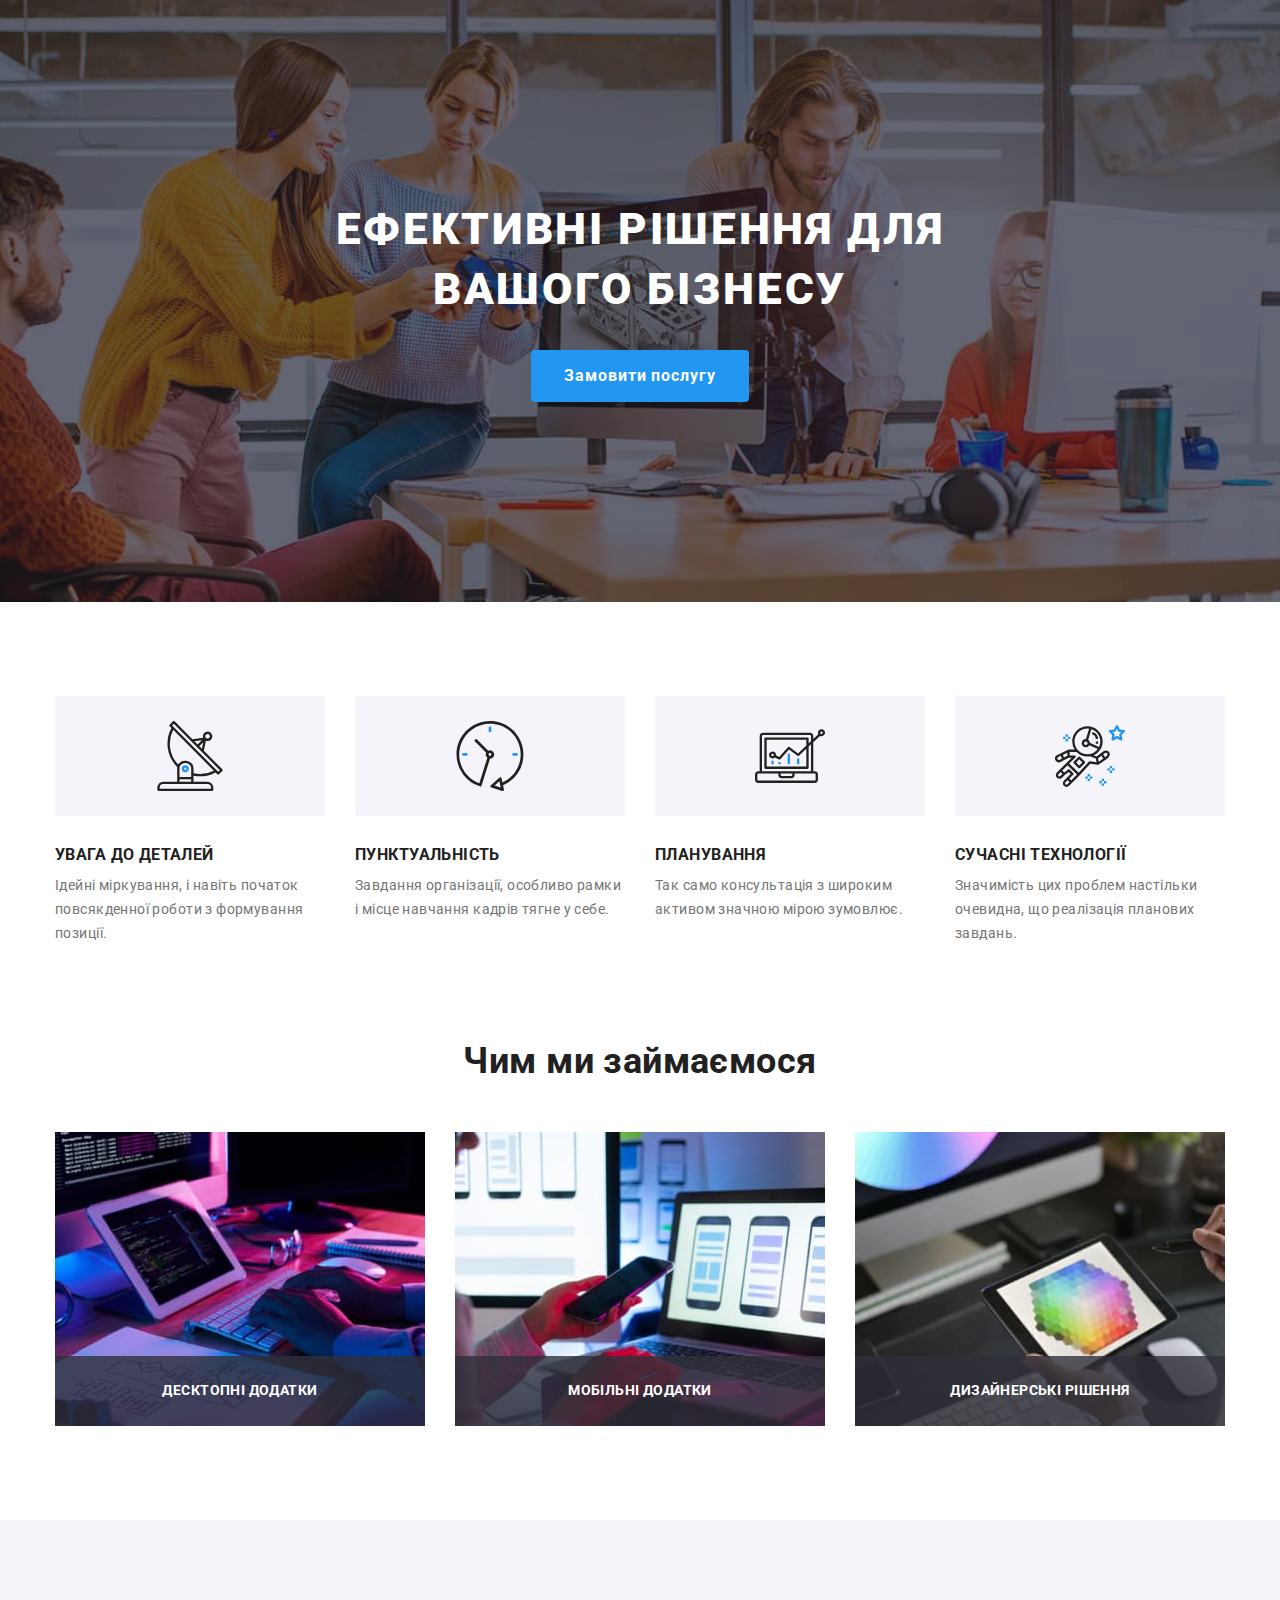
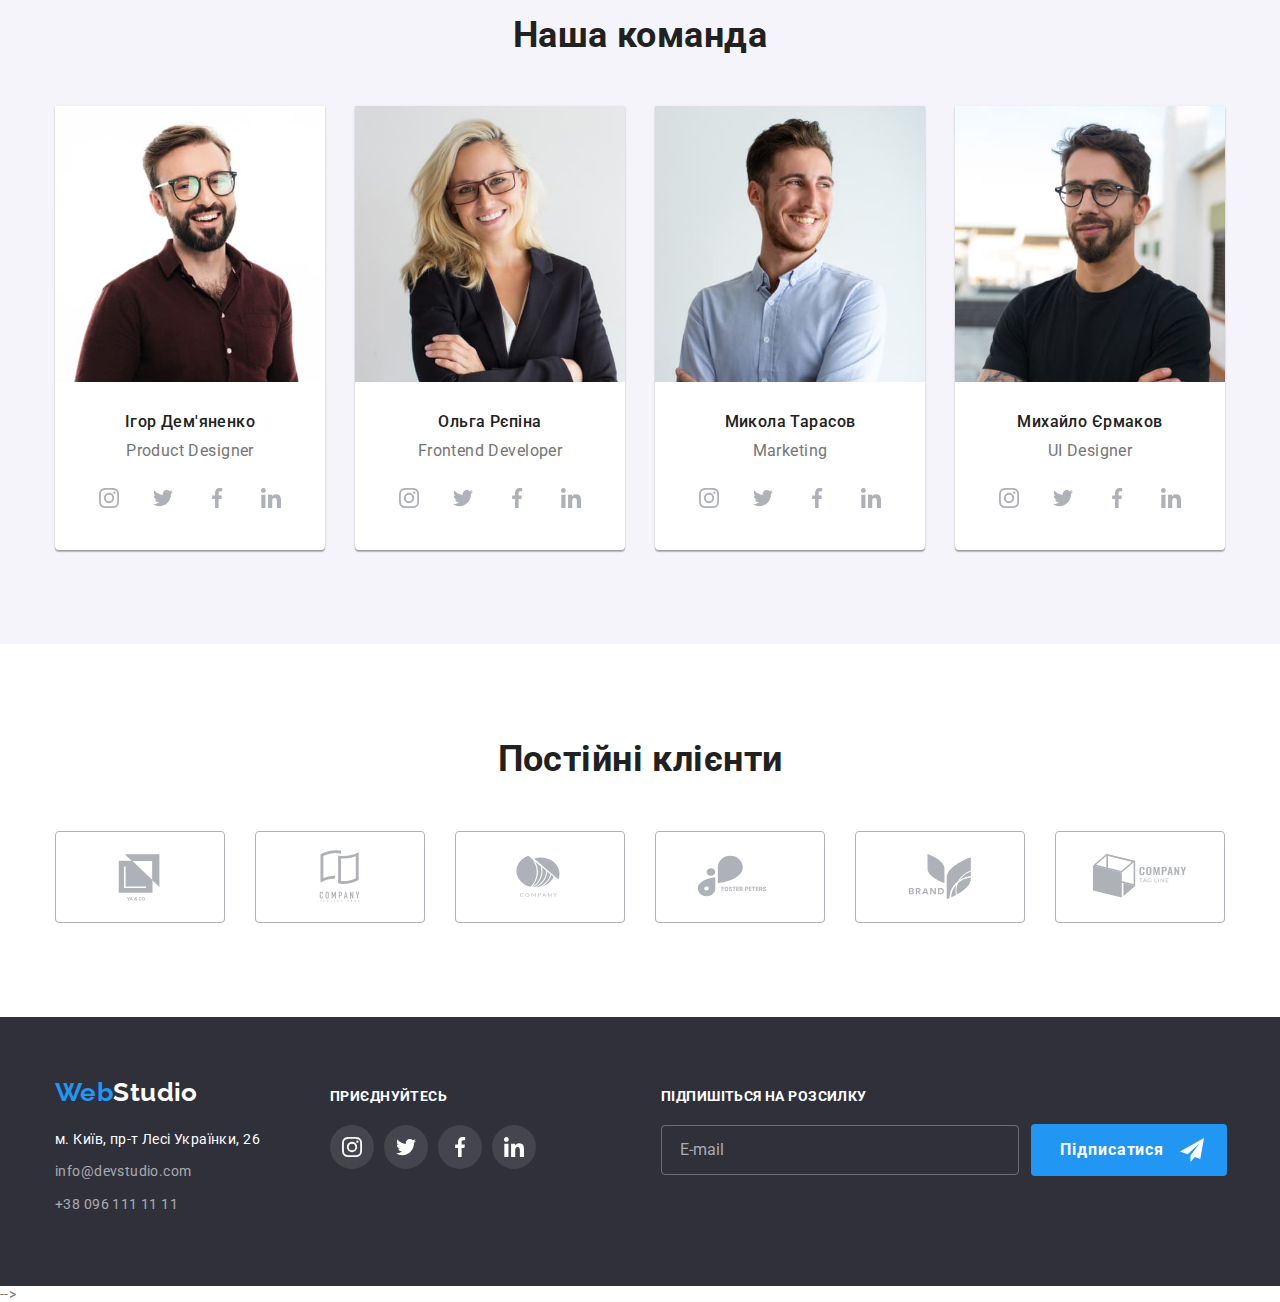
==== commit 3b2bc865: "доделан футер" ====
--- a/index.html
+++ b/index.html
@@ -306,7 +306,7 @@
                 <li class="list-item-f"><a href="https://goo.gl/maps/CPtrU1FHBa2aNyZL9" target="_blank" rel="noopener noreferrer nofollow" class="footer-address">
                         м. Київ, пр-т Лесі Українки, 26</a></li>
                 <li class="list-item-f"><a href="mailto:info@devstudio.com" class="footer-mail-tel">info@devstudio.com</a></li>
-                <li><a href="tel:+380961111111" class="footer-mail-tel">+38 096 111 11 11</a></li>
+                <li class="list-item-f"><a href="tel:+380961111111" class="footer-mail-tel">+38 096 111 11 11</a></li>
             </ul>
             </address>
             </div>
@@ -329,7 +329,7 @@
     </div>
 
     <div class="footer-join footer-form">
-    <h2 class="footer-title">Підпишіться на розсилку</h2>
+    <h2 class="footer-title title-form">Підпишіться на розсилку</h2>
     <form>
     <div class="footer-form-field">
         <input type="email" class="footer-form-input" name="mail" id="mail" placeholder="E-mail"/>
@@ -344,7 +344,7 @@
     </div>
     </footer>
 
-<!-- <div class="backdrop is-hidden" data-modal>
+<div class="backdrop is-hidden" data-modal>
 <div class="modal">
 <button data-modal-close type="button" class="btn-modal"><svg class="btn-svg" width="18" height="18">
     <use href="./images/icons.svg#close"></use>
@@ -398,7 +398,7 @@
 </div>
 </div>
 
-<script src="./js/modal.js"></script>--> -->
+<script src="./js/modal.js"></script>-->
 </body>
 
 </html>--- a/css/main.min.css
+++ b/css/main.min.css
@@ -1 +1 @@
-li,ul,p,h1,h2,h3,h4,h5,h6{margin:0;padding:0}.list{padding:0;margin:0;list-style:none}.section{padding-top:60px;padding-bottom:60px}@media screen and (min-width: 1200px){.section{padding-top:94px;padding-bottom:94px}}body{background-color:var(--primary-white-color);color:var(--primary-text-color);font-family:"Roboto",sans-serif;font-size:14px;letter-spacing:.03em}img{display:block;max-width:100%;height:auto;width:100%}.section-title{font-size:36px;line-height:1.17;text-align:center;color:var(--title-text-color);margin-top:0;margin-bottom:50px}:root{--primary-text-color: #757575;--title-text-color: #212121;--accent-color: #2196f3;--primary-white-color: #ffffff;--logo-color: #000000;--hero-bg-color: #2F303A;--section-color: #F5F4FA;--header-border: #ececec;--image-border: #eeeeee;--bg-svg-color: #F5F4FA;--link-color: #AFB1B8}.hidden-title{position:absolute;left:-10000px;top:auto;width:1px;height:1px;overflow:hidden}.container{margin:0 auto;padding-left:15px;padding-right:15px}@media screen and (min-width: 480px){.container{width:480px}}@media screen and (min-width: 768px){.container{width:768px}}@media screen and (min-width: 1200px){.container{width:1200px}}.hero__container{width:360px}@media screen and (min-width: 1200px){.hero__container{width:696px}}.hero__button{border:1px solid rgba(0,0,0,0);padding:10px 24px;cursor:pointer;background-color:var(--accent-color);font-family:inherit;font-weight:700;font-size:16px;line-height:1.88;letter-spacing:.06em;text-align:center;color:var(--primary-white-color);border-radius:4px;min-width:152px}@media screen and (min-width: 1200px){.hero__button{padding:10px 32px}}.backdrop{position:fixed;top:0;left:0;width:100%;height:100%;background-color:rgba(0,0,0,.1);opacity:1;transition:opacity 250ms cubic-bezier(0.4, 0, 0.2, 1)}.backdrop.is-hidden{visibility:hidden;opacity:0;pointer-events:none}.backdrop.is-hidden .modal{transform:translate(-50%, -50%) scale(0.9)}.modal{min-width:528px;min-height:581px;border-radius:4px;background-color:var(--primary-white-color);position:absolute;top:50%;left:50%;transform:translate(-50%, -50%) scale(1);transition:transform 250ms cubic-bezier(0.4, 0, 0.2, 1)}.btn-modal{padding:0;width:30px;height:30px;cursor:pointer;background-color:var(--primary-white-color);box-sizing:border-box;position:absolute;border-radius:50%;border:1px solid rgba(0,0,0,.1);right:8px;top:8px}.btn-svg{position:absolute;top:50%;left:50%;transform:translate(-50%, -50%)}.btn-svg:hover,.btn-svg:focus{fill:var(--accent-color);transition:fill 250ms cubic-bezier(0.4, 0, 0.2, 1)}.modal-form{width:448px;margin-left:40px;margin-right:40px}.modal-title{margin-top:40px;margin-bottom:12px;text-align:center;font-style:normal;font-weight:700;font-size:20px;line-height:1.15;color:var(--title-text-color)}.form-field{margin-bottom:10px}.form-input-title{display:block;margin-bottom:4px;font-size:12px;line-height:1.17;letter-spacing:.01em;color:var(--primary-text-color)}.form-input{width:100%;height:40px;border:1px solid rgba(33,33,33,.2);border-radius:4px;padding-left:42px}.form-input:hover,.form-input:focus{border-color:var(--accent-color);outline:none;transition:border-color 250ms cubic-bezier(0.4, 0, 0.2, 1)}.form-comment{width:100%;height:120px;padding:12px 16px;border:1px solid rgba(33,33,33,.2);border-radius:4px;resize:none;margin-bottom:20px}.form-comment:hover,.form-comment:focus{border-color:var(--accent-color);outline:none;transition:border-color 250ms cubic-bezier(0.4, 0, 0.2, 1)}.form-href{color:var(--accent-color)}textarea::placeholder{font-size:12px;line-height:1.17;letter-spacing:.01em;color:rgba(117,117,117,.5)}.check-text{font-size:14px;color:#5a5d6b;display:flex;margin-bottom:30px}.check-text::before{content:"";width:16px;height:15px;border:2px solid #303030;border-radius:3px;margin-right:5px}.input-check:checked+.check-text::before{background-color:var(--accent-color);border:rgba(0,0,0,0);background-image:url(../images/chek.svg);background-position:center;background-repeat:no-repeat;background-size:auto;appearance:none}.check-text span{width:16px;height:15px;border:2px solid #303030;border-radius:3px;margin-right:5px;display:flex;align-items:center;justify-content:center;fill:rgba(0,0,0,0)}.input-wrap{position:relative}.input-icon{fill:var(--title-text-color);position:absolute;left:12px;top:50%;transform:translateY(-50%)}.form-input:hover+.input-icon,.form-input:focus+.input-icon{fill:var(--accent-color);transition:fill 250ms cubic-bezier(0.4, 0, 0.2, 1)}.modal-btn{padding:10px 52px;position:absolute;left:50%;transform:translateX(-50%)}.site-nav{display:flex;margin-left:93px}.site-nav .site-nav__item:not(:last-child){margin-right:50px}.main-nav{display:flex;align-items:center;justify-content:space-between}.header{border-bottom:1px solid var(--header-border)}.site-nav__link{transition:color 250ms cubic-bezier(0.4, 0, 0.2, 1)}.site-nav .site-nav__link{display:flex;padding-top:32px;padding-bottom:32px;color:var(--title-text-color);text-decoration:none;font-weight:500;line-height:1.14;letter-spacing:.02em}.site-nav .site-nav__link:hover,.site-nav .site-nav__link:focus{color:var(--accent-color)}.site-nav .site-nav__link.current{color:var(--accent-color)}.current{position:relative}.current::after{content:"";display:block;width:100%;height:4px;border-radius:2px;position:absolute;bottom:0;left:0;background-color:var(--accent-color)}.current::after:hover::after,.current::after:focus::after{background-color:var(--accent-color)}.general-communication{margin-left:0}.general-communication:hover,.general-communication:focus{color:var(--accent-color)}.site-nav .general-communication{display:flex;align-items:center;text-decoration:none;font-weight:500;line-height:1.14;letter-spacing:.02em;color:var(--primary-text-color);transition:color 250ms cubic-bezier(0.4, 0, 0.2, 1)}.site-nav__icon{fill:var(--primary-text-color);margin-right:10px;transition:fill 250ms cubic-bezier(0.4, 0, 0.2, 1)}.site-nav__icon:hover,.site-nav__icon:focus{fill:var(--accent-color)}.site-nav__communication:hover .site-nav__icon,.site-nav__communication:focus .site-nav__icon{color:var(--accent-color);fill:var(--accent-color)}.logo{color:var(--logo-color);text-decoration:none;font-family:"Raleway";font-weight:700;font-size:26px;line-height:1.19;padding-top:24px;padding-bottom:24px}.logo__item{color:var(--accent-color)}.logo-web-foot{color:var(--primary-white-color)}.hero{background-color:var(--hero-bg-color);text-align:center;padding:118px 0;display:flex;align-items:center}@media screen and (min-width: 768px){.hero{padding:118px 0}}@media screen and (min-width: 1200px){.hero{padding:200px 0}}.hero__title{max-width:696px;font-weight:900;font-size:26px;line-height:1.62;letter-spacing:.06em;text-transform:uppercase;color:var(--primary-white-color);margin-bottom:30px;text-align:center}@media screen and (min-width: 1200px){.hero__title{font-size:44px;line-height:1.36}}.overlay{max-width:1600px;height:auto;margin-left:auto;margin-right:auto;background-position:center;background-size:cover;background-repeat:no-repeat;background-image:linear-gradient(to right, rgba(47, 48, 58, 0.4) 0%, rgba(47, 48, 58, 0.4) 100%),url("../images/hero1px-mob.jpg")}@media(min-device-pixel-ratio: 2),(min-resolution: 192dpi),(min-resolution: 2dppx){.overlay{background-image:linear-gradient(to right, rgba(47, 48, 58, 0.4) 0%, rgba(47, 48, 58, 0.4) 100%),url("../images/hero2px-mob.jpg")}}@media screen and (min-width: 480px)and (max-width: 767px){.overlay{background-image:linear-gradient(to right, rgba(47, 48, 58, 0.4) 0%, rgba(47, 48, 58, 0.4) 100%),url("../images/hero1px-tab.jpg")}}@media screen and (min-width: 480px)and (max-width: 767px)and (min-device-pixel-ratio: 2),screen and (min-width: 480px)and (max-width: 767px)and (min-resolution: 192dpi),screen and (min-width: 480px)and (max-width: 767px)and (min-resolution: 2dppx){.overlay{background-image:linear-gradient(to right, rgba(47, 48, 58, 0.4) 0%, rgba(47, 48, 58, 0.4) 100%),url("../images/hero2px-tab.jpg")}}@media screen and (min-width: 768px){.overlay{background-image:linear-gradient(to right, rgba(47, 48, 58, 0.4) 0%, rgba(47, 48, 58, 0.4) 100%),url("../images/hero1px-desk.jpg")}}@media screen and (min-width: 768px)and (min-device-pixel-ratio: 2),screen and (min-width: 768px)and (min-resolution: 192dpi),screen and (min-width: 768px)and (min-resolution: 2dppx){.overlay{background-image:linear-gradient(to right, rgba(47, 48, 58, 0.4) 0%, rgba(47, 48, 58, 0.4) 100%),url("../images/hero2px-desk.jpg")}}.benefits__list{display:flex;flex-wrap:wrap;gap:30px}.benefits__title{line-height:1.14;text-transform:uppercase;color:var(--title-text-color);margin-top:0;margin-bottom:10px;text-align:center}@media screen and (min-width: 768px){.benefits__title{text-align:left}}@media screen and (min-width: 1200px){.benefits__title{text-align:left}}.benefits__text{line-height:1.71;margin-top:0;margin-bottom:0;text-align:left}@media screen and (min-width: 768px){.benefits__text{width:354px}}@media screen and (min-width: 1200px){.benefits__text{width:270px}}.benefits__img{height:120px;background-color:var(--bg-svg-color);margin-bottom:30px;display:flex;justify-content:center;align-items:center}@media screen and (min-width: 768px){.benefits__img{width:354px}}@media screen and (min-width: 1200px){.benefits__img{width:270px}}.photo-list{display:flex;gap:30px}.photo-p{position:relative}.photo-descr-text{margin:0;position:absolute;font-style:normal;font-weight:700;line-height:1.14;text-align:center;text-transform:uppercase;color:var(--primary-white-color);background-color:rgba(47,48,58,.8);width:370px;height:70px;display:flex;justify-content:center;align-items:center;bottom:0}.top-what{padding-top:0;display:none}@media screen and (min-width: 1200px){.top-what{display:block}}.team{display:flex;flex-wrap:wrap;gap:30px}.team-item{text-align:center;background:#fff;box-shadow:0px 1px 3px rgba(0,0,0,.12),0px 1px 1px rgba(0,0,0,.14),0px 2px 1px rgba(0,0,0,.2);border-radius:0px 0px 4px 4px}@media screen and (min-width: 768px){.team-item{width:354px}}@media screen and (min-width: 1200px){.team-item{width:270px}}.team-section{background-color:var(--section-color)}.team-text{padding:30px 32px}.section-names{font-weight:500;font-size:16px;line-height:1.19;color:var(--title-text-color);margin-top:0;margin-bottom:10px}.section-spec{font-size:16px;line-height:1.19;margin-top:0;margin-bottom:16px}.team-link{height:44px;width:44px;background-color:var(--primary-white-color);border-radius:50%;display:flex;justify-content:center;align-items:center;transition:background-color 250ms cubic-bezier(0.4, 0, 0.2, 1)}.team-link:hover,.team-link:focus{background-color:var(--accent-color)}.team-list{display:flex;justify-content:center;gap:10px}.team-svg{fill:var(--link-color);transition:fill 250ms cubic-bezier(0.4, 0, 0.2, 1)}.team-svg:hover,.team-svg:focus{fill:var(--primary-white-color)}.footer-link:hover .team-svg,.footer-link:focus .team-svg{fill:var(--primary-white-color);background-color:var(--accent-color)}.team-link:hover .team-svg,.team-link:focus .team-svg{fill:var(--primary-white-color);background-color:var(--accent-color)}.clients-svg{fill:var(--link-color);transition:fill 250ms cubic-bezier(0.4, 0, 0.2, 1)}.clients-svg:hover,.clients-svg:focus{fill:var(--accent-color)}.clients-link:hover .clients-svg,.clients-link:focus .clients-svg{fill:var(--accent-color)}.clients-link{border:1px solid #afb1b8;border-radius:4px;width:210px;height:92px;display:flex;justify-content:center;align-items:center;transition:border 250ms cubic-bezier(0.4, 0, 0.2, 1)}.clients-link:hover,.clients-link:focus{fill:var(--accent-color);border:1px solid var(--accent-color)}@media screen and (min-width: 768px){.clients-link{width:226px}}@media screen and (min-width: 1200px){.clients-link{width:170px}}.clients-logos{display:flex;flex-wrap:wrap;gap:30px;justify-content:center}.footer{background-color:var(--hero-bg-color);padding-top:60px;padding-bottom:60px}.lp{display:block;margin-bottom:20px;padding-top:0;padding-bottom:0}.footer-address{width:232px;text-decoration:none;line-height:1.71;color:var(--primary-white-color);font-style:normal;transition:color 250ms cubic-bezier(0.4, 0, 0.2, 1)}.footer-address:hover,.footer-address:focus{color:var(--accent-color)}.footer-mail-tel{text-decoration:none;line-height:1.71;color:rgba(255,255,255,.6);font-style:normal;transition:color 250ms cubic-bezier(0.4, 0, 0.2, 1)}.footer-mail-tel:hover,.footer-mail-tel:focus{color:var(--accent-color)}.list-item-f{margin-top:0;margin-bottom:9px}.footer-title{text-decoration:none;font-style:normal;line-height:1.14;text-transform:uppercase;color:var(--primary-white-color);margin-bottom:20px;font-size:14px}.footer-poz{display:flex;flex-wrap:wrap;align-items:center;gap:70px;margin-right:0;margin-left:0}.footer-join{padding-left:124px;padding-right:124px;display:block;text-align:center}.footer-link{height:44px;width:44px;background:rgba(255,255,255,.1);border-radius:50%;display:flex;justify-content:center;align-items:center;transition:background-color 250ms cubic-bezier(0.4, 0, 0.2, 1)}.footer-link:hover,.footer-link:focus{background-color:var(--accent-color)}.footer-svg{background-position:center;fill:var(--primary-white-color)}.footer-svg:hover,.footer-svg:focus{fill:var(--primary-white-color)}.footer-form-field{position:relative}.footer-form{padding-left:0;padding-right:0;display:block;align-items:center}.footer-form-input{width:450px;height:50px;background-color:rgba(0,0,0,0);border:1px solid rgba(255,255,255,.3);border-radius:4px;margin-right:12px}.footer-form-input::placeholder{font-size:16px;line-height:1.25;color:rgba(255,255,255,.6);padding-top:15px;padding-left:16px}.footer-form-input:not(:placeholder-shown){color:var(--primary-white-color);border-color:var(--accent-color);outline:none}.form-label{position:absolute;top:15px;left:16px;font-size:16px;line-height:1.25;color:rgba(255,255,255,.6)}.footer-btn{display:flex;margin-left:140px;margin-right:140px;margin-top:30px;padding:10px 62px 10px 28px}.footer-form-svg{position:absolute;left:60%;top:70%}.ex-filter{display:flex;justify-content:center;margin-bottom:50px}.filter-button{border-radius:4px;padding:6px 22px;background-color:var(--section-color);font-family:inherit;font-weight:500;font-size:16px;line-height:1.62;color:var(--title-text-color);cursor:pointer;border:none;transition:background-color 250ms cubic-bezier(0.4, 0, 0.2, 1),color 250ms cubic-bezier(0.4, 0, 0.2, 1),box-shadow 250ms cubic-bezier(0.4, 0, 0.2, 1)}.filter-button:hover,.filter-button:focus{background-color:var(--accent-color);color:var(--primary-white-color);box-shadow:0px 3px 1px rgba(0,0,0,.1),0px 1px 2px rgba(0,0,0,.08),0px 2px 2px rgba(0,0,0,.12);cursor:pointer}.but-item{margin-right:8px}.but-item:last-child{margin-right:0}.examples-list{display:flex;flex-wrap:wrap}.ex-item{box-sizing:border-box;width:370px;margin-right:30px;margin-bottom:30px;background:var(--primary-white-color)}.ex-item:nth-child(3n){margin-right:0}.ex-item:nth-child(n+7){margin-bottom:0}.ex-text-cont{padding:20px 24px;border-bottom:1px solid var(--image-border);border-left:1px solid var(--image-border);border-right:1px solid var(--image-border)}.ex-hover-text{font-size:18px;line-height:1.56;letter-spacing:.03em;color:var(--primary-white-color)}.ex-hidden{position:relative;overflow:hidden}.ex-hover{position:absolute;background-color:rgba(33,150,243,.9);width:370px;height:294px;padding:63px 24px;text-align:flex-start;display:flex;justify-content:center;align-items:center;transition:transform 250ms cubic-bezier(0.4, 0, 0.2, 1)}.ex-link:hover .ex-hover,.ex-link:focus .ex-hover{transform:translateY(-100%)}.examples-title{font-size:18px;line-height:2;letter-spacing:.06em;color:var(--title-text-color);margin-top:0;margin-bottom:0}.examples-text{font-size:16px;line-height:1.88;margin-top:0;margin-bottom:0;color:var(--primary-text-color)}.ex-link{display:inline-block;text-decoration:none;transition:box-shadow 250ms cubic-bezier(0.4, 0, 0.2, 1)}.ex-link:hover,.ex-link:focus{box-shadow:0px 1px 1px rgba(0,0,0,.12),0px 4px 4px rgba(0,0,0,.06),1px 4px 6px rgba(0,0,0,.16)}/*# sourceMappingURL=main.min.css.map */+li,ul,p,h1,h2,h3,h4,h5,h6{margin:0;padding:0}.list{padding:0;margin:0;list-style:none}.section{padding-top:60px;padding-bottom:60px}@media screen and (min-width: 1200px){.section{padding-top:94px;padding-bottom:94px}}body{background-color:var(--primary-white-color);color:var(--primary-text-color);font-family:"Roboto",sans-serif;font-size:14px;letter-spacing:.03em}img{display:block;max-width:100%;height:auto;width:100%}.section-title{font-size:36px;line-height:1.17;text-align:center;color:var(--title-text-color);margin-top:0;margin-bottom:50px}:root{--primary-text-color: #757575;--title-text-color: #212121;--accent-color: #2196f3;--primary-white-color: #ffffff;--logo-color: #000000;--hero-bg-color: #2F303A;--section-color: #F5F4FA;--header-border: #ececec;--image-border: #eeeeee;--bg-svg-color: #F5F4FA;--link-color: #AFB1B8}.hidden-title{position:absolute;left:-10000px;top:auto;width:1px;height:1px;overflow:hidden}.container{margin:0 auto;padding-left:15px;padding-right:15px}@media screen and (min-width: 480px){.container{width:480px}}@media screen and (min-width: 768px){.container{width:768px}}@media screen and (min-width: 1200px){.container{width:1200px}}.hero__container{width:360px}@media screen and (min-width: 1200px){.hero__container{width:696px}}.hero__button{border:1px solid rgba(0,0,0,0);padding:10px 24px;cursor:pointer;background-color:var(--accent-color);font-family:inherit;font-weight:700;font-size:16px;line-height:1.88;letter-spacing:.06em;text-align:center;color:var(--primary-white-color);border-radius:4px;min-width:152px}@media screen and (min-width: 1200px){.hero__button{padding:10px 32px}}.backdrop{position:fixed;top:0;left:0;width:100%;height:100%;background-color:rgba(0,0,0,.1);opacity:1;transition:opacity 250ms cubic-bezier(0.4, 0, 0.2, 1)}.backdrop.is-hidden{visibility:hidden;opacity:0;pointer-events:none}.backdrop.is-hidden .modal{transform:translate(-50%, -50%) scale(0.9)}.modal{min-width:528px;min-height:581px;border-radius:4px;background-color:var(--primary-white-color);position:absolute;top:50%;left:50%;transform:translate(-50%, -50%) scale(1);transition:transform 250ms cubic-bezier(0.4, 0, 0.2, 1)}.btn-modal{padding:0;width:30px;height:30px;cursor:pointer;background-color:var(--primary-white-color);box-sizing:border-box;position:absolute;border-radius:50%;border:1px solid rgba(0,0,0,.1);right:8px;top:8px}.btn-svg{position:absolute;top:50%;left:50%;transform:translate(-50%, -50%)}.btn-svg:hover,.btn-svg:focus{fill:var(--accent-color);transition:fill 250ms cubic-bezier(0.4, 0, 0.2, 1)}.modal-form{width:448px;margin-left:40px;margin-right:40px}.modal-title{margin-top:40px;margin-bottom:12px;text-align:center;font-style:normal;font-weight:700;font-size:20px;line-height:1.15;color:var(--title-text-color)}.form-field{margin-bottom:10px}.form-input-title{display:block;margin-bottom:4px;font-size:12px;line-height:1.17;letter-spacing:.01em;color:var(--primary-text-color)}.form-input{width:100%;height:40px;border:1px solid rgba(33,33,33,.2);border-radius:4px;padding-left:42px}.form-input:hover,.form-input:focus{border-color:var(--accent-color);outline:none;transition:border-color 250ms cubic-bezier(0.4, 0, 0.2, 1)}.form-comment{width:100%;height:120px;padding:12px 16px;border:1px solid rgba(33,33,33,.2);border-radius:4px;resize:none;margin-bottom:20px}.form-comment:hover,.form-comment:focus{border-color:var(--accent-color);outline:none;transition:border-color 250ms cubic-bezier(0.4, 0, 0.2, 1)}.form-href{color:var(--accent-color)}textarea::placeholder{font-size:12px;line-height:1.17;letter-spacing:.01em;color:rgba(117,117,117,.5)}.check-text{font-size:14px;color:#5a5d6b;display:flex;margin-bottom:30px}.check-text::before{content:"";width:16px;height:15px;border:2px solid #303030;border-radius:3px;margin-right:5px}.input-check:checked+.check-text::before{background-color:var(--accent-color);border:rgba(0,0,0,0);background-image:url(../images/chek.svg);background-position:center;background-repeat:no-repeat;background-size:auto;appearance:none}.check-text span{width:16px;height:15px;border:2px solid #303030;border-radius:3px;margin-right:5px;display:flex;align-items:center;justify-content:center;fill:rgba(0,0,0,0)}.input-wrap{position:relative}.input-icon{fill:var(--title-text-color);position:absolute;left:12px;top:50%;transform:translateY(-50%)}.form-input:hover+.input-icon,.form-input:focus+.input-icon{fill:var(--accent-color);transition:fill 250ms cubic-bezier(0.4, 0, 0.2, 1)}.modal-btn{padding:10px 52px;position:absolute;left:50%;transform:translateX(-50%)}.site-nav{display:flex;margin-left:93px}.site-nav .site-nav__item:not(:last-child){margin-right:50px}.main-nav{display:flex;align-items:center;justify-content:space-between}.header{border-bottom:1px solid var(--header-border)}.site-nav__link{transition:color 250ms cubic-bezier(0.4, 0, 0.2, 1)}.site-nav .site-nav__link{display:flex;padding-top:32px;padding-bottom:32px;color:var(--title-text-color);text-decoration:none;font-weight:500;line-height:1.14;letter-spacing:.02em}.site-nav .site-nav__link:hover,.site-nav .site-nav__link:focus{color:var(--accent-color)}.site-nav .site-nav__link.current{color:var(--accent-color)}.current{position:relative}.current::after{content:"";display:block;width:100%;height:4px;border-radius:2px;position:absolute;bottom:0;left:0;background-color:var(--accent-color)}.current::after:hover::after,.current::after:focus::after{background-color:var(--accent-color)}.general-communication{margin-left:0}.general-communication:hover,.general-communication:focus{color:var(--accent-color)}.site-nav .general-communication{display:flex;align-items:center;text-decoration:none;font-weight:500;line-height:1.14;letter-spacing:.02em;color:var(--primary-text-color);transition:color 250ms cubic-bezier(0.4, 0, 0.2, 1)}.site-nav__icon{fill:var(--primary-text-color);margin-right:10px;transition:fill 250ms cubic-bezier(0.4, 0, 0.2, 1)}.site-nav__icon:hover,.site-nav__icon:focus{fill:var(--accent-color)}.site-nav__communication:hover .site-nav__icon,.site-nav__communication:focus .site-nav__icon{color:var(--accent-color);fill:var(--accent-color)}.logo{color:var(--logo-color);text-decoration:none;font-family:"Raleway";font-weight:700;font-size:26px;line-height:1.19;padding-top:24px;padding-bottom:24px}.logo__item{color:var(--accent-color)}.logo-web-foot{color:var(--primary-white-color)}.hero{background-color:var(--hero-bg-color);text-align:center;padding:118px 0;display:flex;align-items:center}@media screen and (min-width: 768px){.hero{padding:118px 0}}@media screen and (min-width: 1200px){.hero{padding:200px 0}}.hero__title{max-width:696px;font-weight:900;font-size:26px;line-height:1.62;letter-spacing:.06em;text-transform:uppercase;color:var(--primary-white-color);margin-bottom:30px;text-align:center}@media screen and (min-width: 1200px){.hero__title{font-size:44px;line-height:1.36}}.overlay{max-width:1600px;height:auto;margin-left:auto;margin-right:auto;background-position:center;background-size:cover;background-repeat:no-repeat;background-image:linear-gradient(to right, rgba(47, 48, 58, 0.4) 0%, rgba(47, 48, 58, 0.4) 100%),url("../images/hero1px-mob.jpg")}@media(min-device-pixel-ratio: 2),(min-resolution: 192dpi),(min-resolution: 2dppx){.overlay{background-image:linear-gradient(to right, rgba(47, 48, 58, 0.4) 0%, rgba(47, 48, 58, 0.4) 100%),url("../images/hero2px-mob.jpg")}}@media screen and (min-width: 480px)and (max-width: 767px){.overlay{background-image:linear-gradient(to right, rgba(47, 48, 58, 0.4) 0%, rgba(47, 48, 58, 0.4) 100%),url("../images/hero1px-tab.jpg")}}@media screen and (min-width: 480px)and (max-width: 767px)and (min-device-pixel-ratio: 2),screen and (min-width: 480px)and (max-width: 767px)and (min-resolution: 192dpi),screen and (min-width: 480px)and (max-width: 767px)and (min-resolution: 2dppx){.overlay{background-image:linear-gradient(to right, rgba(47, 48, 58, 0.4) 0%, rgba(47, 48, 58, 0.4) 100%),url("../images/hero2px-tab.jpg")}}@media screen and (min-width: 768px){.overlay{background-image:linear-gradient(to right, rgba(47, 48, 58, 0.4) 0%, rgba(47, 48, 58, 0.4) 100%),url("../images/hero1px-desk.jpg")}}@media screen and (min-width: 768px)and (min-device-pixel-ratio: 2),screen and (min-width: 768px)and (min-resolution: 192dpi),screen and (min-width: 768px)and (min-resolution: 2dppx){.overlay{background-image:linear-gradient(to right, rgba(47, 48, 58, 0.4) 0%, rgba(47, 48, 58, 0.4) 100%),url("../images/hero2px-desk.jpg")}}.benefits__list{display:flex;flex-wrap:wrap;gap:30px}.benefits__title{line-height:1.14;text-transform:uppercase;color:var(--title-text-color);margin-top:0;margin-bottom:10px;text-align:center}@media screen and (min-width: 768px){.benefits__title{text-align:left}}@media screen and (min-width: 1200px){.benefits__title{text-align:left}}.benefits__text{line-height:1.71;margin-top:0;margin-bottom:0;text-align:left}@media screen and (min-width: 768px){.benefits__text{width:354px}}@media screen and (min-width: 1200px){.benefits__text{width:270px}}.benefits__img{height:120px;background-color:var(--bg-svg-color);margin-bottom:30px;display:flex;justify-content:center;align-items:center}@media screen and (min-width: 768px){.benefits__img{width:354px}}@media screen and (min-width: 1200px){.benefits__img{width:270px}}.photo-list{display:flex;gap:30px}.photo-p{position:relative}.photo-descr-text{margin:0;position:absolute;font-style:normal;font-weight:700;line-height:1.14;text-align:center;text-transform:uppercase;color:var(--primary-white-color);background-color:rgba(47,48,58,.8);width:370px;height:70px;display:flex;justify-content:center;align-items:center;bottom:0}.top-what{padding-top:0;display:none}@media screen and (min-width: 1200px){.top-what{display:block}}.team{display:flex;flex-wrap:wrap;gap:30px}.team-item{text-align:center;background:#fff;box-shadow:0px 1px 3px rgba(0,0,0,.12),0px 1px 1px rgba(0,0,0,.14),0px 2px 1px rgba(0,0,0,.2);border-radius:0px 0px 4px 4px}@media screen and (min-width: 768px){.team-item{width:354px}}@media screen and (min-width: 1200px){.team-item{width:270px}}.team-section{background-color:var(--section-color)}.team-text{padding:30px 32px}.section-names{font-weight:500;font-size:16px;line-height:1.19;color:var(--title-text-color);margin-top:0;margin-bottom:10px}.section-spec{font-size:16px;line-height:1.19;margin-top:0;margin-bottom:16px}.team-link{height:44px;width:44px;background-color:var(--primary-white-color);border-radius:50%;display:flex;justify-content:center;align-items:center;transition:background-color 250ms cubic-bezier(0.4, 0, 0.2, 1)}.team-link:hover,.team-link:focus{background-color:var(--accent-color)}.team-list{display:flex;justify-content:center;gap:10px}.team-svg{fill:var(--link-color);transition:fill 250ms cubic-bezier(0.4, 0, 0.2, 1)}.team-svg:hover,.team-svg:focus{fill:var(--primary-white-color)}.footer-link:hover .team-svg,.footer-link:focus .team-svg{fill:var(--primary-white-color);background-color:var(--accent-color)}.team-link:hover .team-svg,.team-link:focus .team-svg{fill:var(--primary-white-color);background-color:var(--accent-color)}.clients-svg{fill:var(--link-color);transition:fill 250ms cubic-bezier(0.4, 0, 0.2, 1)}.clients-svg:hover,.clients-svg:focus{fill:var(--accent-color)}.clients-link:hover .clients-svg,.clients-link:focus .clients-svg{fill:var(--accent-color)}.clients-link{border:1px solid #afb1b8;border-radius:4px;width:210px;height:92px;display:flex;justify-content:center;align-items:center;transition:border 250ms cubic-bezier(0.4, 0, 0.2, 1)}.clients-link:hover,.clients-link:focus{fill:var(--accent-color);border:1px solid var(--accent-color)}@media screen and (min-width: 768px){.clients-link{width:226px}}@media screen and (min-width: 1200px){.clients-link{width:170px}}.clients-logos{display:flex;flex-wrap:wrap;gap:30px;justify-content:center}.footer{background-color:var(--hero-bg-color);padding-top:60px;padding-bottom:60px}.lp{display:block;margin-bottom:20px;padding-top:0;padding-bottom:0}@media screen and (min-width: 1200px){.lp{text-align:left}}.footer-address{width:232px;text-decoration:none;line-height:1.71;color:var(--primary-white-color);font-style:normal;transition:color 250ms cubic-bezier(0.4, 0, 0.2, 1)}.footer-address:hover,.footer-address:focus{color:var(--accent-color)}.footer-mail-tel{text-decoration:none;line-height:1.71;color:rgba(255,255,255,.6);font-style:normal;transition:color 250ms cubic-bezier(0.4, 0, 0.2, 1)}.footer-mail-tel:hover,.footer-mail-tel:focus{color:var(--accent-color)}.list-item-f{margin-top:0;margin-bottom:9px}@media screen and (min-width: 1200px){.list-item-f{text-align:left}}.footer-title{text-decoration:none;font-style:normal;line-height:1.14;text-transform:uppercase;color:var(--primary-white-color);margin-bottom:20px;font-size:14px}@media screen and (min-width: 1200px){.footer-title{text-align:left}}@media screen and (min-width: 1200px){.title-form{margin-left:55px}}.footer-poz{display:flex;flex-wrap:wrap;align-items:center;justify-content:center;gap:70px}@media screen and (min-width: 768px){.footer-poz{align-items:baseline}}@media screen and (min-width: 1200px){.footer-poz{justify-content:flex-start}}.footer-join{display:block;text-align:center;justify-content:center;align-items:center;padding:auto}.footer-link{height:44px;width:44px;background:rgba(255,255,255,.1);border-radius:50%;display:flex;justify-content:center;align-items:center;transition:background-color 250ms cubic-bezier(0.4, 0, 0.2, 1)}.footer-link:hover,.footer-link:focus{background-color:var(--accent-color)}.footer-svg{background-position:center;fill:var(--primary-white-color)}.footer-svg:hover,.footer-svg:focus{fill:var(--primary-white-color)}.footer-form-field{position:relative}.footer-form{padding-left:0;padding-right:0;display:block;align-items:center}.footer-form-input{width:450px;height:50px;background-color:rgba(0,0,0,0);border:1px solid rgba(255,255,255,.3);border-radius:4px;margin-right:12px}@media screen and (min-width: 1200px){.footer-form-input{width:358px;margin-left:55px}}.footer-form-input::placeholder{font-size:16px;line-height:1.25;color:rgba(255,255,255,.6);padding-top:15px;padding-left:16px}.footer-form-input:not(:placeholder-shown){color:var(--primary-white-color);border-color:var(--accent-color);outline:none}.form-label{position:absolute;top:15px;left:16px;font-size:16px;line-height:1.25;color:rgba(255,255,255,.6)}.footer-btn{display:flex;margin-left:140px;margin-right:140px;margin-top:30px;padding:10px 62px 10px 28px}@media screen and (min-width: 1200px){.footer-btn{position:absolute;top:-62%;left:67%}}.footer-form-svg{position:absolute;left:60%;top:70%}@media screen and (min-width: 1200px){.footer-form-svg{left:135%;top:13px}}.ex-filter{display:flex;justify-content:center;margin-bottom:50px}.filter-button{border-radius:4px;padding:6px 22px;background-color:var(--section-color);font-family:inherit;font-weight:500;font-size:16px;line-height:1.62;color:var(--title-text-color);cursor:pointer;border:none;transition:background-color 250ms cubic-bezier(0.4, 0, 0.2, 1),color 250ms cubic-bezier(0.4, 0, 0.2, 1),box-shadow 250ms cubic-bezier(0.4, 0, 0.2, 1)}.filter-button:hover,.filter-button:focus{background-color:var(--accent-color);color:var(--primary-white-color);box-shadow:0px 3px 1px rgba(0,0,0,.1),0px 1px 2px rgba(0,0,0,.08),0px 2px 2px rgba(0,0,0,.12);cursor:pointer}.but-item{margin-right:8px}.but-item:last-child{margin-right:0}.examples-list{display:flex;flex-wrap:wrap}.ex-item{box-sizing:border-box;width:370px;margin-right:30px;margin-bottom:30px;background:var(--primary-white-color)}.ex-item:nth-child(3n){margin-right:0}.ex-item:nth-child(n+7){margin-bottom:0}.ex-text-cont{padding:20px 24px;border-bottom:1px solid var(--image-border);border-left:1px solid var(--image-border);border-right:1px solid var(--image-border)}.ex-hover-text{font-size:18px;line-height:1.56;letter-spacing:.03em;color:var(--primary-white-color)}.ex-hidden{position:relative;overflow:hidden}.ex-hover{position:absolute;background-color:rgba(33,150,243,.9);width:370px;height:294px;padding:63px 24px;text-align:flex-start;display:flex;justify-content:center;align-items:center;transition:transform 250ms cubic-bezier(0.4, 0, 0.2, 1)}.ex-link:hover .ex-hover,.ex-link:focus .ex-hover{transform:translateY(-100%)}.examples-title{font-size:18px;line-height:2;letter-spacing:.06em;color:var(--title-text-color);margin-top:0;margin-bottom:0}.examples-text{font-size:16px;line-height:1.88;margin-top:0;margin-bottom:0;color:var(--primary-text-color)}.ex-link{display:inline-block;text-decoration:none;transition:box-shadow 250ms cubic-bezier(0.4, 0, 0.2, 1)}.ex-link:hover,.ex-link:focus{box-shadow:0px 1px 1px rgba(0,0,0,.12),0px 4px 4px rgba(0,0,0,.06),1px 4px 6px rgba(0,0,0,.16)}/*# sourceMappingURL=main.min.css.map */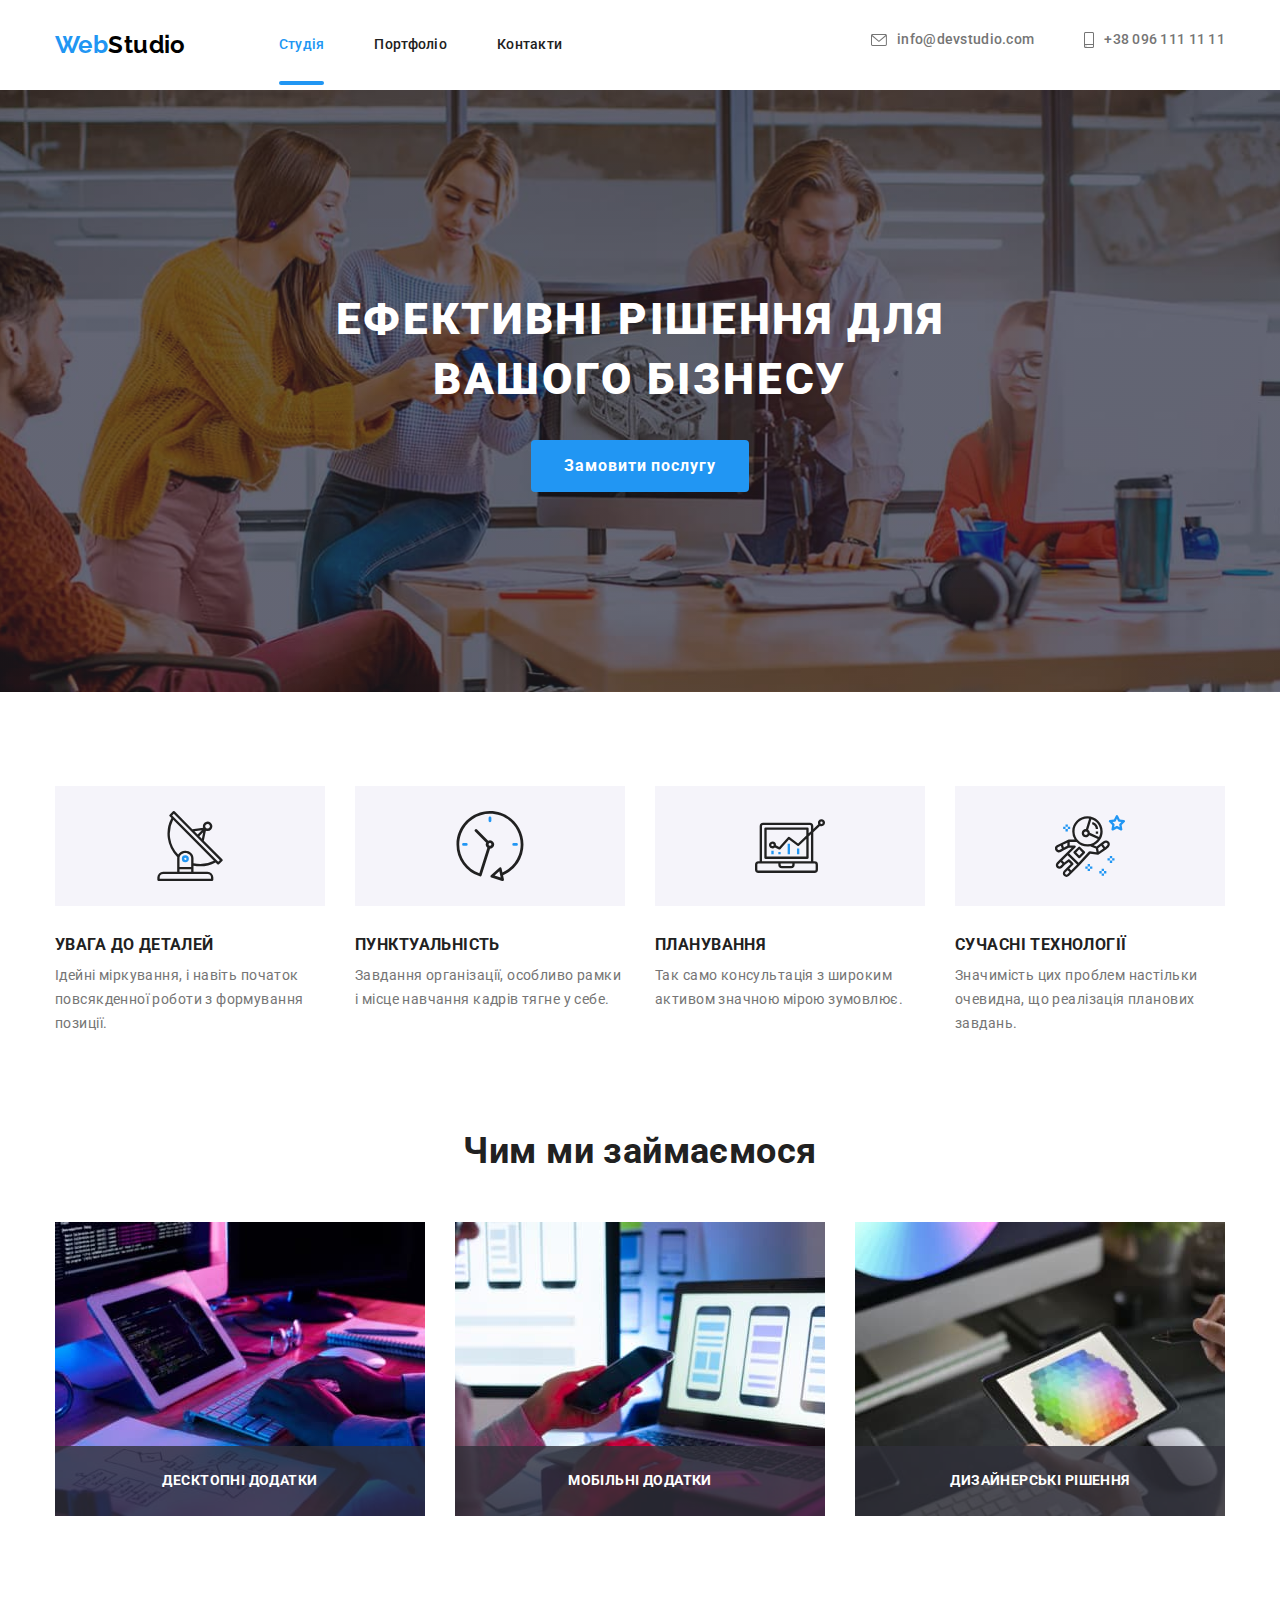
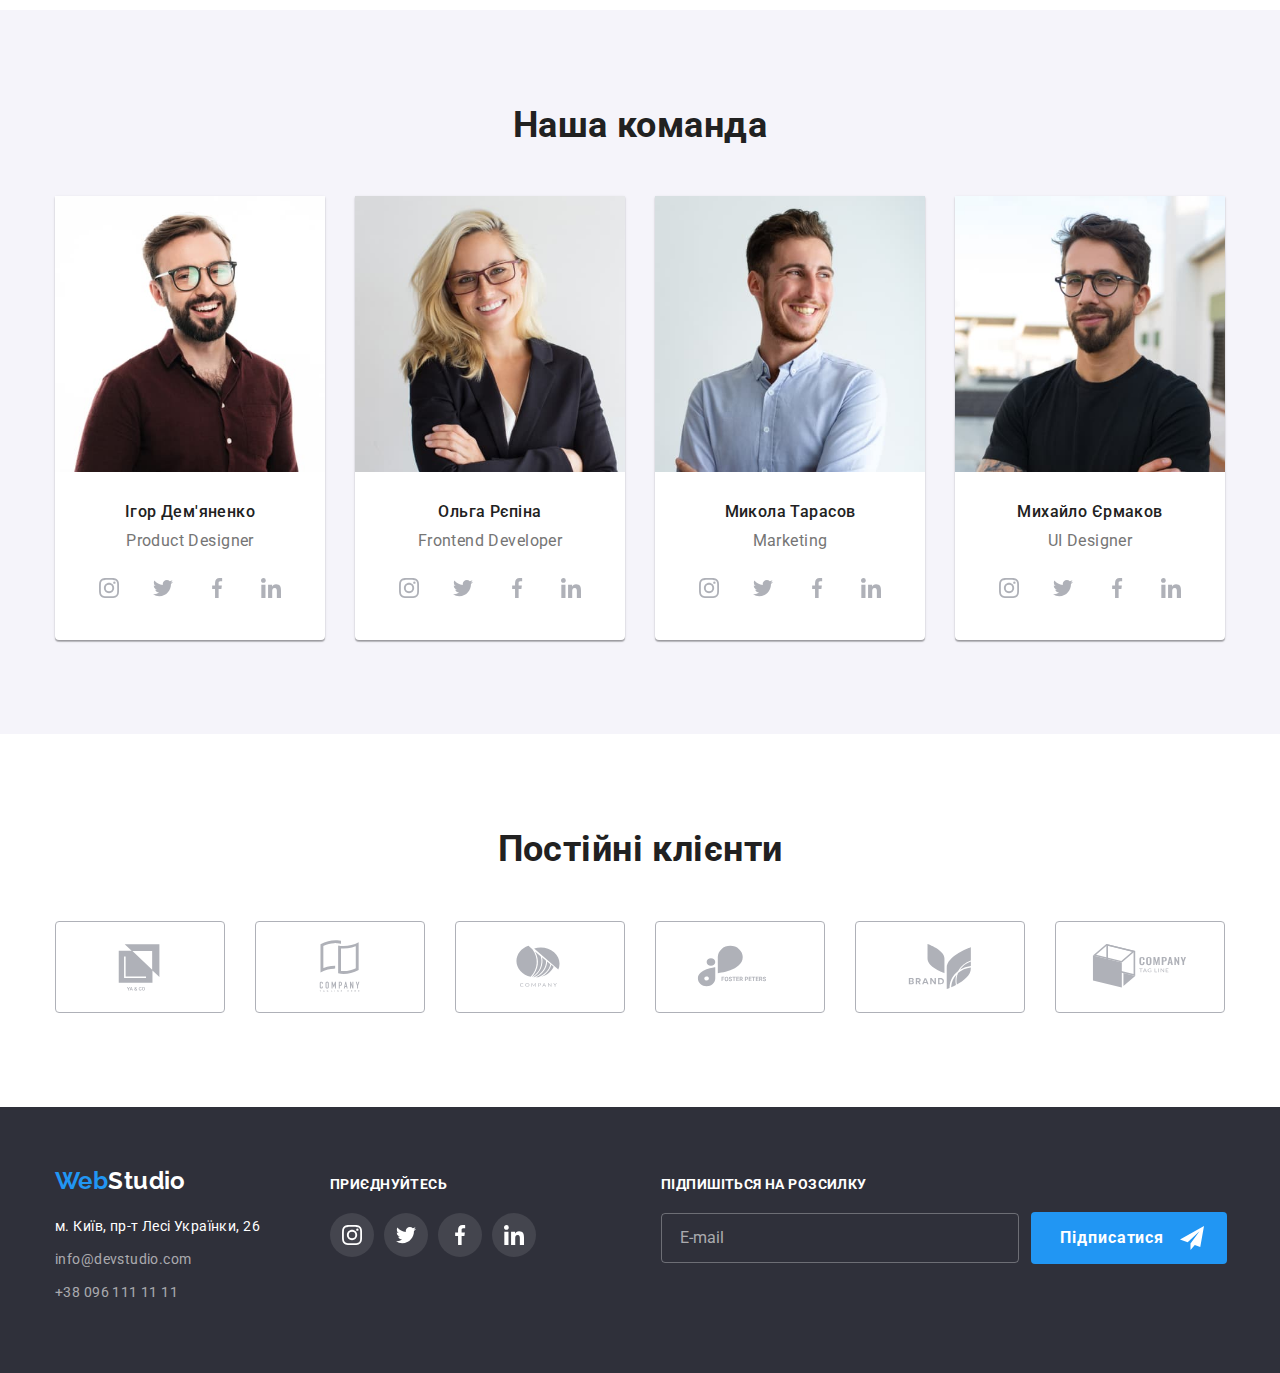
==== commit 0b69d895: "доделаны версии хедера и модалки для моб, таб, декстоп" ====
--- a/index.html
+++ b/index.html
@@ -18,7 +18,7 @@
 
 <body>
     <!-- Шапка сайта -->
-    <!--<header>
+    <header>
 	<div class="container main-nav">
         <nav class="main-nav">
             <a href="./index.html" class="logo"><span class="logo__item">Web</span>Studio</a>
@@ -30,19 +30,51 @@
             </ul>
         </nav>
 
+        
         <ul class="site-nav list general-communication">
-            <li class="site-nav__item">
-            <a href="mailto:info@devstudio.com" class="site-nav__communication site-nav__link general-communication">
+            <div class="site-nav-table">
+            <li class="site-nav__item item-address">
+            <a href="mailto:info@devstudio.com" class="site-nav__communication general-communication link-address">
                 <svg class="site-nav__icon" width="16" height="12">
                 <use href="./images/icons.svg#icon-envelope1"></use>
             </svg>info@devstudio.com</a></li>
-            <li class="site-nav__item"><a href="tel:+380961111111" class="site-nav__communication site-nav__link general-communication">
+            <li class="site-nav__item item-address"><a href="tel:+380961111111" class="u site-nav__communication link-address general-communication">
                 <svg class="site-nav__icon" width="10" height="16">
         <use href="./images/icons.svg#icon-smartphone1"></use></svg>
-        +38 096 111 11 11</a></li>
+        +38 096 111 11 11</a></li></div>
         </ul>
+        <button type="button" class="menu-open" data-menu-open><svg width="40" height="40"><use href="./images/icons.svg#icon-menu"></use></svg></button>
      </div>
-    </header>-->
+     <div class="mob-menu is-hidden" data-menu>
+        <div class="mob-container container">
+        <div class="mob-menu-top">
+        <button type="button" class="menu-close" data-menu-close><svg width="40" height="40">
+                <use href="./images/icons.svg#close"></use>
+            </svg></button>
+            
+            <ul class="list mob-list">
+                <li class="mob-list-item"><a href="" class="mob-list-link">Студія</a></li>
+                <li class="mob-list-item"><a href="./portfolio.html" class="mob-list-link">Портфоліо</a></li>
+                <li class="mob-list-item"><a href="" class="mob-list-link">Контакти</a></li>
+            </ul></div>
+            <div class="mob-menu-bottom">
+            <ul class="list">
+                <li class="mob-list-item"><a href="tel:+380961111111" class="mob-list-tel">
+                        +38 096 111 11 11</a></li>
+                <li class="mob-list-item-mail">
+                    <a href="mailto:info@devstudio.com" class="mob-list-mail">
+                        info@devstudio.com</a>
+                </li>
+            </ul>
+            <ul class="list mob-soc-list">
+                <li class="mob-list-soc"><a class="mob-list-item-soc" target="_blank" href="https://www.instagram.com">Instagram</a></li>
+                <li class="mob-list-soc"><a class="mob-list-item-soc" target="_blank" href="https://www.twitter.com">Twitter</a></li>
+                <li class="mob-list-soc"><a class="mob-list-item-soc" target="_blank" href="https://www.facebook.com">Facebook</a></li>
+                <li class="mob-list-soc"><a class="mob-list-item-soc" target="_blank" href="https://www.linkedin.com">Linkedin</a></li>
+            </ul></div>
+            </div>
+     </div>
+    </header>
 
     <main>
         <!-- Герой -->
@@ -110,15 +142,36 @@
 
             <ul class="photo-list list">
                 <li class="photo-p">
-                    <img src="./images/box1.jpg" alt="Набір коду за блок-схемою" width="370" height="294">
+                    <picture>
+                        <source srcset="./images/box1.jpg 1x,
+                                        ./images/box1-2x.jpg 2x" media="(min-width: 1200px)">
+                    </picture>
+                    <img src="./images/box1.jpg"
+                    srcset="./images/box1.jpg 1x,
+                    ./images/box1-2x.jpg 2x" 
+                     alt="Набір коду за блок-схемою" width="370" height="294">
                         <p class="photo-descr-text">Десктопні додатки</p>
                 </li>
                 <li class="photo-p">
-                    <img src="./images/box2.jpg" alt="Розробка мобільного додатку" width="370" height="294">
+                    <picture>
+                        <source srcset="./images/box2.jpg 1x,
+                        ./images/box2-2x.jpg 2x" media="(min-width: 1200px)">
+                    </picture>
+                    <img src="./images/box2.jpg" 
+                    srcset="./images/box2.jpg 1x,
+                    ./images/box2-2x.jpg 2x" 
+                    alt="Розробка мобільного додатку" width="370" height="294">
                     <p class="photo-descr-text">Мобільні додатки</p>
                 </li>
                 <li class="photo-p">
-                    <img src="./images/box3.jpg" alt="Кольоровий спектр на планшеті" width="370" height="294">
+                    <picture>
+                        <source srcset="./images/box3.jpg 1x,
+                        ./images/box3-2x.jpg 2x" media="(min-width: 1200px)">
+                    </picture>
+                    <img src="./images/box3.jpg" 
+                    srcset="./images/box3.jpg 1x,
+                    ./images/box3-2x.jpg 2x" 
+                    alt="Кольоровий спектр на планшеті" width="370" height="294">
                     <p class="photo-descr-text">Дизайнерські рішення</p>
                 </li>
             </ul>
@@ -398,7 +451,8 @@
 </div>
 </div>
 
-<script src="./js/modal.js"></script>-->
+<script src="./js/modal.js"></script>
+<script src="./js/menu.js"></script>
 </body>
 
 </html>--- a/css/main.min.css
+++ b/css/main.min.css
@@ -1 +1 @@
-li,ul,p,h1,h2,h3,h4,h5,h6{margin:0;padding:0}.list{padding:0;margin:0;list-style:none}.section{padding-top:60px;padding-bottom:60px}@media screen and (min-width: 1200px){.section{padding-top:94px;padding-bottom:94px}}body{background-color:var(--primary-white-color);color:var(--primary-text-color);font-family:"Roboto",sans-serif;font-size:14px;letter-spacing:.03em}img{display:block;max-width:100%;height:auto;width:100%}.section-title{font-size:36px;line-height:1.17;text-align:center;color:var(--title-text-color);margin-top:0;margin-bottom:50px}:root{--primary-text-color: #757575;--title-text-color: #212121;--accent-color: #2196f3;--primary-white-color: #ffffff;--logo-color: #000000;--hero-bg-color: #2F303A;--section-color: #F5F4FA;--header-border: #ececec;--image-border: #eeeeee;--bg-svg-color: #F5F4FA;--link-color: #AFB1B8}.hidden-title{position:absolute;left:-10000px;top:auto;width:1px;height:1px;overflow:hidden}.container{margin:0 auto;padding-left:15px;padding-right:15px}@media screen and (min-width: 480px){.container{width:480px}}@media screen and (min-width: 768px){.container{width:768px}}@media screen and (min-width: 1200px){.container{width:1200px}}.hero__container{width:360px}@media screen and (min-width: 1200px){.hero__container{width:696px}}.hero__button{border:1px solid rgba(0,0,0,0);padding:10px 24px;cursor:pointer;background-color:var(--accent-color);font-family:inherit;font-weight:700;font-size:16px;line-height:1.88;letter-spacing:.06em;text-align:center;color:var(--primary-white-color);border-radius:4px;min-width:152px}@media screen and (min-width: 1200px){.hero__button{padding:10px 32px}}.backdrop{position:fixed;top:0;left:0;width:100%;height:100%;background-color:rgba(0,0,0,.1);opacity:1;transition:opacity 250ms cubic-bezier(0.4, 0, 0.2, 1)}.backdrop.is-hidden{visibility:hidden;opacity:0;pointer-events:none}.backdrop.is-hidden .modal{transform:translate(-50%, -50%) scale(0.9)}.modal{min-width:528px;min-height:581px;border-radius:4px;background-color:var(--primary-white-color);position:absolute;top:50%;left:50%;transform:translate(-50%, -50%) scale(1);transition:transform 250ms cubic-bezier(0.4, 0, 0.2, 1)}.btn-modal{padding:0;width:30px;height:30px;cursor:pointer;background-color:var(--primary-white-color);box-sizing:border-box;position:absolute;border-radius:50%;border:1px solid rgba(0,0,0,.1);right:8px;top:8px}.btn-svg{position:absolute;top:50%;left:50%;transform:translate(-50%, -50%)}.btn-svg:hover,.btn-svg:focus{fill:var(--accent-color);transition:fill 250ms cubic-bezier(0.4, 0, 0.2, 1)}.modal-form{width:448px;margin-left:40px;margin-right:40px}.modal-title{margin-top:40px;margin-bottom:12px;text-align:center;font-style:normal;font-weight:700;font-size:20px;line-height:1.15;color:var(--title-text-color)}.form-field{margin-bottom:10px}.form-input-title{display:block;margin-bottom:4px;font-size:12px;line-height:1.17;letter-spacing:.01em;color:var(--primary-text-color)}.form-input{width:100%;height:40px;border:1px solid rgba(33,33,33,.2);border-radius:4px;padding-left:42px}.form-input:hover,.form-input:focus{border-color:var(--accent-color);outline:none;transition:border-color 250ms cubic-bezier(0.4, 0, 0.2, 1)}.form-comment{width:100%;height:120px;padding:12px 16px;border:1px solid rgba(33,33,33,.2);border-radius:4px;resize:none;margin-bottom:20px}.form-comment:hover,.form-comment:focus{border-color:var(--accent-color);outline:none;transition:border-color 250ms cubic-bezier(0.4, 0, 0.2, 1)}.form-href{color:var(--accent-color)}textarea::placeholder{font-size:12px;line-height:1.17;letter-spacing:.01em;color:rgba(117,117,117,.5)}.check-text{font-size:14px;color:#5a5d6b;display:flex;margin-bottom:30px}.check-text::before{content:"";width:16px;height:15px;border:2px solid #303030;border-radius:3px;margin-right:5px}.input-check:checked+.check-text::before{background-color:var(--accent-color);border:rgba(0,0,0,0);background-image:url(../images/chek.svg);background-position:center;background-repeat:no-repeat;background-size:auto;appearance:none}.check-text span{width:16px;height:15px;border:2px solid #303030;border-radius:3px;margin-right:5px;display:flex;align-items:center;justify-content:center;fill:rgba(0,0,0,0)}.input-wrap{position:relative}.input-icon{fill:var(--title-text-color);position:absolute;left:12px;top:50%;transform:translateY(-50%)}.form-input:hover+.input-icon,.form-input:focus+.input-icon{fill:var(--accent-color);transition:fill 250ms cubic-bezier(0.4, 0, 0.2, 1)}.modal-btn{padding:10px 52px;position:absolute;left:50%;transform:translateX(-50%)}.site-nav{display:flex;margin-left:93px}.site-nav .site-nav__item:not(:last-child){margin-right:50px}.main-nav{display:flex;align-items:center;justify-content:space-between}.header{border-bottom:1px solid var(--header-border)}.site-nav__link{transition:color 250ms cubic-bezier(0.4, 0, 0.2, 1)}.site-nav .site-nav__link{display:flex;padding-top:32px;padding-bottom:32px;color:var(--title-text-color);text-decoration:none;font-weight:500;line-height:1.14;letter-spacing:.02em}.site-nav .site-nav__link:hover,.site-nav .site-nav__link:focus{color:var(--accent-color)}.site-nav .site-nav__link.current{color:var(--accent-color)}.current{position:relative}.current::after{content:"";display:block;width:100%;height:4px;border-radius:2px;position:absolute;bottom:0;left:0;background-color:var(--accent-color)}.current::after:hover::after,.current::after:focus::after{background-color:var(--accent-color)}.general-communication{margin-left:0}.general-communication:hover,.general-communication:focus{color:var(--accent-color)}.site-nav .general-communication{display:flex;align-items:center;text-decoration:none;font-weight:500;line-height:1.14;letter-spacing:.02em;color:var(--primary-text-color);transition:color 250ms cubic-bezier(0.4, 0, 0.2, 1)}.site-nav__icon{fill:var(--primary-text-color);margin-right:10px;transition:fill 250ms cubic-bezier(0.4, 0, 0.2, 1)}.site-nav__icon:hover,.site-nav__icon:focus{fill:var(--accent-color)}.site-nav__communication:hover .site-nav__icon,.site-nav__communication:focus .site-nav__icon{color:var(--accent-color);fill:var(--accent-color)}.logo{color:var(--logo-color);text-decoration:none;font-family:"Raleway";font-weight:700;font-size:26px;line-height:1.19;padding-top:24px;padding-bottom:24px}.logo__item{color:var(--accent-color)}.logo-web-foot{color:var(--primary-white-color)}.hero{background-color:var(--hero-bg-color);text-align:center;padding:118px 0;display:flex;align-items:center}@media screen and (min-width: 768px){.hero{padding:118px 0}}@media screen and (min-width: 1200px){.hero{padding:200px 0}}.hero__title{max-width:696px;font-weight:900;font-size:26px;line-height:1.62;letter-spacing:.06em;text-transform:uppercase;color:var(--primary-white-color);margin-bottom:30px;text-align:center}@media screen and (min-width: 1200px){.hero__title{font-size:44px;line-height:1.36}}.overlay{max-width:1600px;height:auto;margin-left:auto;margin-right:auto;background-position:center;background-size:cover;background-repeat:no-repeat;background-image:linear-gradient(to right, rgba(47, 48, 58, 0.4) 0%, rgba(47, 48, 58, 0.4) 100%),url("../images/hero1px-mob.jpg")}@media(min-device-pixel-ratio: 2),(min-resolution: 192dpi),(min-resolution: 2dppx){.overlay{background-image:linear-gradient(to right, rgba(47, 48, 58, 0.4) 0%, rgba(47, 48, 58, 0.4) 100%),url("../images/hero2px-mob.jpg")}}@media screen and (min-width: 480px)and (max-width: 767px){.overlay{background-image:linear-gradient(to right, rgba(47, 48, 58, 0.4) 0%, rgba(47, 48, 58, 0.4) 100%),url("../images/hero1px-tab.jpg")}}@media screen and (min-width: 480px)and (max-width: 767px)and (min-device-pixel-ratio: 2),screen and (min-width: 480px)and (max-width: 767px)and (min-resolution: 192dpi),screen and (min-width: 480px)and (max-width: 767px)and (min-resolution: 2dppx){.overlay{background-image:linear-gradient(to right, rgba(47, 48, 58, 0.4) 0%, rgba(47, 48, 58, 0.4) 100%),url("../images/hero2px-tab.jpg")}}@media screen and (min-width: 768px){.overlay{background-image:linear-gradient(to right, rgba(47, 48, 58, 0.4) 0%, rgba(47, 48, 58, 0.4) 100%),url("../images/hero1px-desk.jpg")}}@media screen and (min-width: 768px)and (min-device-pixel-ratio: 2),screen and (min-width: 768px)and (min-resolution: 192dpi),screen and (min-width: 768px)and (min-resolution: 2dppx){.overlay{background-image:linear-gradient(to right, rgba(47, 48, 58, 0.4) 0%, rgba(47, 48, 58, 0.4) 100%),url("../images/hero2px-desk.jpg")}}.benefits__list{display:flex;flex-wrap:wrap;gap:30px}.benefits__title{line-height:1.14;text-transform:uppercase;color:var(--title-text-color);margin-top:0;margin-bottom:10px;text-align:center}@media screen and (min-width: 768px){.benefits__title{text-align:left}}@media screen and (min-width: 1200px){.benefits__title{text-align:left}}.benefits__text{line-height:1.71;margin-top:0;margin-bottom:0;text-align:left}@media screen and (min-width: 768px){.benefits__text{width:354px}}@media screen and (min-width: 1200px){.benefits__text{width:270px}}.benefits__img{height:120px;background-color:var(--bg-svg-color);margin-bottom:30px;display:flex;justify-content:center;align-items:center}@media screen and (min-width: 768px){.benefits__img{width:354px}}@media screen and (min-width: 1200px){.benefits__img{width:270px}}.photo-list{display:flex;gap:30px}.photo-p{position:relative}.photo-descr-text{margin:0;position:absolute;font-style:normal;font-weight:700;line-height:1.14;text-align:center;text-transform:uppercase;color:var(--primary-white-color);background-color:rgba(47,48,58,.8);width:370px;height:70px;display:flex;justify-content:center;align-items:center;bottom:0}.top-what{padding-top:0;display:none}@media screen and (min-width: 1200px){.top-what{display:block}}.team{display:flex;flex-wrap:wrap;gap:30px}.team-item{text-align:center;background:#fff;box-shadow:0px 1px 3px rgba(0,0,0,.12),0px 1px 1px rgba(0,0,0,.14),0px 2px 1px rgba(0,0,0,.2);border-radius:0px 0px 4px 4px}@media screen and (min-width: 768px){.team-item{width:354px}}@media screen and (min-width: 1200px){.team-item{width:270px}}.team-section{background-color:var(--section-color)}.team-text{padding:30px 32px}.section-names{font-weight:500;font-size:16px;line-height:1.19;color:var(--title-text-color);margin-top:0;margin-bottom:10px}.section-spec{font-size:16px;line-height:1.19;margin-top:0;margin-bottom:16px}.team-link{height:44px;width:44px;background-color:var(--primary-white-color);border-radius:50%;display:flex;justify-content:center;align-items:center;transition:background-color 250ms cubic-bezier(0.4, 0, 0.2, 1)}.team-link:hover,.team-link:focus{background-color:var(--accent-color)}.team-list{display:flex;justify-content:center;gap:10px}.team-svg{fill:var(--link-color);transition:fill 250ms cubic-bezier(0.4, 0, 0.2, 1)}.team-svg:hover,.team-svg:focus{fill:var(--primary-white-color)}.footer-link:hover .team-svg,.footer-link:focus .team-svg{fill:var(--primary-white-color);background-color:var(--accent-color)}.team-link:hover .team-svg,.team-link:focus .team-svg{fill:var(--primary-white-color);background-color:var(--accent-color)}.clients-svg{fill:var(--link-color);transition:fill 250ms cubic-bezier(0.4, 0, 0.2, 1)}.clients-svg:hover,.clients-svg:focus{fill:var(--accent-color)}.clients-link:hover .clients-svg,.clients-link:focus .clients-svg{fill:var(--accent-color)}.clients-link{border:1px solid #afb1b8;border-radius:4px;width:210px;height:92px;display:flex;justify-content:center;align-items:center;transition:border 250ms cubic-bezier(0.4, 0, 0.2, 1)}.clients-link:hover,.clients-link:focus{fill:var(--accent-color);border:1px solid var(--accent-color)}@media screen and (min-width: 768px){.clients-link{width:226px}}@media screen and (min-width: 1200px){.clients-link{width:170px}}.clients-logos{display:flex;flex-wrap:wrap;gap:30px;justify-content:center}.footer{background-color:var(--hero-bg-color);padding-top:60px;padding-bottom:60px}.lp{display:block;margin-bottom:20px;padding-top:0;padding-bottom:0}@media screen and (min-width: 1200px){.lp{text-align:left}}.footer-address{width:232px;text-decoration:none;line-height:1.71;color:var(--primary-white-color);font-style:normal;transition:color 250ms cubic-bezier(0.4, 0, 0.2, 1)}.footer-address:hover,.footer-address:focus{color:var(--accent-color)}.footer-mail-tel{text-decoration:none;line-height:1.71;color:rgba(255,255,255,.6);font-style:normal;transition:color 250ms cubic-bezier(0.4, 0, 0.2, 1)}.footer-mail-tel:hover,.footer-mail-tel:focus{color:var(--accent-color)}.list-item-f{margin-top:0;margin-bottom:9px}@media screen and (min-width: 1200px){.list-item-f{text-align:left}}.footer-title{text-decoration:none;font-style:normal;line-height:1.14;text-transform:uppercase;color:var(--primary-white-color);margin-bottom:20px;font-size:14px}@media screen and (min-width: 1200px){.footer-title{text-align:left}}@media screen and (min-width: 1200px){.title-form{margin-left:55px}}.footer-poz{display:flex;flex-wrap:wrap;align-items:center;justify-content:center;gap:70px}@media screen and (min-width: 768px){.footer-poz{align-items:baseline}}@media screen and (min-width: 1200px){.footer-poz{justify-content:flex-start}}.footer-join{display:block;text-align:center;justify-content:center;align-items:center;padding:auto}.footer-link{height:44px;width:44px;background:rgba(255,255,255,.1);border-radius:50%;display:flex;justify-content:center;align-items:center;transition:background-color 250ms cubic-bezier(0.4, 0, 0.2, 1)}.footer-link:hover,.footer-link:focus{background-color:var(--accent-color)}.footer-svg{background-position:center;fill:var(--primary-white-color)}.footer-svg:hover,.footer-svg:focus{fill:var(--primary-white-color)}.footer-form-field{position:relative}.footer-form{padding-left:0;padding-right:0;display:block;align-items:center}.footer-form-input{width:450px;height:50px;background-color:rgba(0,0,0,0);border:1px solid rgba(255,255,255,.3);border-radius:4px;margin-right:12px}@media screen and (min-width: 1200px){.footer-form-input{width:358px;margin-left:55px}}.footer-form-input::placeholder{font-size:16px;line-height:1.25;color:rgba(255,255,255,.6);padding-top:15px;padding-left:16px}.footer-form-input:not(:placeholder-shown){color:var(--primary-white-color);border-color:var(--accent-color);outline:none}.form-label{position:absolute;top:15px;left:16px;font-size:16px;line-height:1.25;color:rgba(255,255,255,.6)}.footer-btn{display:flex;margin-left:140px;margin-right:140px;margin-top:30px;padding:10px 62px 10px 28px}@media screen and (min-width: 1200px){.footer-btn{position:absolute;top:-62%;left:67%}}.footer-form-svg{position:absolute;left:60%;top:70%}@media screen and (min-width: 1200px){.footer-form-svg{left:135%;top:13px}}.ex-filter{display:flex;justify-content:center;margin-bottom:50px}.filter-button{border-radius:4px;padding:6px 22px;background-color:var(--section-color);font-family:inherit;font-weight:500;font-size:16px;line-height:1.62;color:var(--title-text-color);cursor:pointer;border:none;transition:background-color 250ms cubic-bezier(0.4, 0, 0.2, 1),color 250ms cubic-bezier(0.4, 0, 0.2, 1),box-shadow 250ms cubic-bezier(0.4, 0, 0.2, 1)}.filter-button:hover,.filter-button:focus{background-color:var(--accent-color);color:var(--primary-white-color);box-shadow:0px 3px 1px rgba(0,0,0,.1),0px 1px 2px rgba(0,0,0,.08),0px 2px 2px rgba(0,0,0,.12);cursor:pointer}.but-item{margin-right:8px}.but-item:last-child{margin-right:0}.examples-list{display:flex;flex-wrap:wrap}.ex-item{box-sizing:border-box;width:370px;margin-right:30px;margin-bottom:30px;background:var(--primary-white-color)}.ex-item:nth-child(3n){margin-right:0}.ex-item:nth-child(n+7){margin-bottom:0}.ex-text-cont{padding:20px 24px;border-bottom:1px solid var(--image-border);border-left:1px solid var(--image-border);border-right:1px solid var(--image-border)}.ex-hover-text{font-size:18px;line-height:1.56;letter-spacing:.03em;color:var(--primary-white-color)}.ex-hidden{position:relative;overflow:hidden}.ex-hover{position:absolute;background-color:rgba(33,150,243,.9);width:370px;height:294px;padding:63px 24px;text-align:flex-start;display:flex;justify-content:center;align-items:center;transition:transform 250ms cubic-bezier(0.4, 0, 0.2, 1)}.ex-link:hover .ex-hover,.ex-link:focus .ex-hover{transform:translateY(-100%)}.examples-title{font-size:18px;line-height:2;letter-spacing:.06em;color:var(--title-text-color);margin-top:0;margin-bottom:0}.examples-text{font-size:16px;line-height:1.88;margin-top:0;margin-bottom:0;color:var(--primary-text-color)}.ex-link{display:inline-block;text-decoration:none;transition:box-shadow 250ms cubic-bezier(0.4, 0, 0.2, 1)}.ex-link:hover,.ex-link:focus{box-shadow:0px 1px 1px rgba(0,0,0,.12),0px 4px 4px rgba(0,0,0,.06),1px 4px 6px rgba(0,0,0,.16)}/*# sourceMappingURL=main.min.css.map */+li,ul,p,h1,h2,h3,h4,h5,h6{margin:0;padding:0}.list{padding:0;margin:0;list-style:none}.section{padding-top:60px;padding-bottom:60px}@media screen and (min-width: 1200px){.section{padding-top:94px;padding-bottom:94px}}body{background-color:var(--primary-white-color);color:var(--primary-text-color);font-family:"Roboto",sans-serif;font-size:14px;letter-spacing:.03em}img{display:block;max-width:100%;height:auto;width:100%}.section-title{font-size:36px;line-height:1.17;text-align:center;color:var(--title-text-color);margin-top:0;margin-bottom:50px}.no-scroll{overflow:hidden}:root{--primary-text-color: #757575;--title-text-color: #212121;--accent-color: #2196f3;--primary-white-color: #ffffff;--logo-color: #000000;--hero-bg-color: #2F303A;--section-color: #F5F4FA;--header-border: #ececec;--image-border: #eeeeee;--bg-svg-color: #F5F4FA;--link-color: #AFB1B8}.hidden-title{position:absolute;width:1px;height:1px;margin:-1px;border:0;padding:0;white-space:nowrap;clip-path:inset(100%);clip:rect(0 0 0 0);overflow:hidden}.is-hidden{visibility:hidden;opacity:0;pointer-events:none}.container{margin:0 auto;padding-left:15px;padding-right:15px}@media screen and (min-width: 480px){.container{width:480px}}@media screen and (min-width: 768px){.container{width:768px}}@media screen and (min-width: 1200px){.container{width:1200px}}.hero__container{width:360px}@media screen and (min-width: 1200px){.hero__container{width:696px}}.hero__button{border:1px solid rgba(0,0,0,0);padding:10px 24px;cursor:pointer;background-color:var(--accent-color);font-family:inherit;font-weight:700;font-size:16px;line-height:1.88;letter-spacing:.06em;text-align:center;color:var(--primary-white-color);border-radius:4px;min-width:152px}@media screen and (min-width: 1200px){.hero__button{padding:10px 32px}}.backdrop{position:fixed;top:0;left:0;width:100%;height:100%;background-color:rgba(0,0,0,.1);opacity:1;transition:opacity 250ms cubic-bezier(0.4, 0, 0.2, 1);padding:93px 15px;overflow-y:scroll}.backdrop.is-hidden{visibility:hidden;opacity:0;pointer-events:none}.backdrop.is-hidden .modal{transform:translate(-50%, -50%) scale(0.9)}.modal{border-radius:4px;background-color:var(--primary-white-color);position:absolute;top:50%;left:50%;transform:translate(-50%, -50%) scale(1);transition:transform 250ms cubic-bezier(0.4, 0, 0.2, 1)}@media screen and (min-width: 480px){.modal{min-width:450px;min-height:609px}}@media screen and (min-width: 1200px){.modal{min-width:528px;min-height:581px}}.btn-modal{padding:0;width:30px;height:30px;cursor:pointer;background-color:var(--primary-white-color);box-sizing:border-box;position:absolute;border-radius:50%;border:1px solid rgba(0,0,0,.1);right:8px;top:8px}.btn-svg{position:absolute;top:50%;left:50%;transform:translate(-50%, -50%)}.btn-svg:hover,.btn-svg:focus{fill:var(--accent-color);transition:fill 250ms cubic-bezier(0.4, 0, 0.2, 1)}.modal-form{max-width:448px;margin-left:40px;margin-right:40px}.modal-title{width:370px;margin-top:40px;margin-bottom:12px;margin-left:40px;text-align:center;font-style:normal;font-weight:700;font-size:20px;line-height:1.15;color:var(--title-text-color)}@media screen and (min-width: 1200px){.modal-title{width:auto;margin-left:0}}.form-field{margin-bottom:10px}.form-input-title{display:block;margin-bottom:4px;font-size:12px;line-height:1.17;letter-spacing:.01em;color:var(--primary-text-color)}.form-input{width:100%;height:40px;border:1px solid rgba(33,33,33,.2);border-radius:4px;padding-left:42px}.form-input:hover,.form-input:focus{border-color:var(--accent-color);outline:none;transition:border-color 250ms cubic-bezier(0.4, 0, 0.2, 1)}.form-comment{width:100%;height:120px;padding:12px 16px;border:1px solid rgba(33,33,33,.2);border-radius:4px;resize:none;margin-bottom:20px}.form-comment:hover,.form-comment:focus{border-color:var(--accent-color);outline:none;transition:border-color 250ms cubic-bezier(0.4, 0, 0.2, 1)}.form-href{color:var(--accent-color)}textarea::placeholder{font-size:12px;line-height:1.17;letter-spacing:.01em;color:rgba(117,117,117,.5)}.check-text{font-size:12px;color:#5a5d6b;display:flex;margin-bottom:30px}@media screen and (min-width: 1200px){.check-text{font-size:14px}}.check-text::before{content:"";width:16px;height:15px;border:2px solid #303030;border-radius:3px;margin-right:5px}.input-check:checked+.check-text::before{background-color:var(--accent-color);border:rgba(0,0,0,0);background-image:url(../images/chek.svg);background-position:center;background-repeat:no-repeat;background-size:auto;appearance:none}.check-text span{width:16px;height:15px;border:2px solid #303030;border-radius:3px;margin-right:5px;display:flex;align-items:center;justify-content:center;fill:rgba(0,0,0,0)}.input-wrap{position:relative}.input-icon{fill:var(--title-text-color);position:absolute;left:12px;top:50%;transform:translateY(-50%)}.form-input:hover+.input-icon,.form-input:focus+.input-icon{fill:var(--accent-color);transition:fill 250ms cubic-bezier(0.4, 0, 0.2, 1)}.modal-btn{padding:10px 52px;position:absolute;left:50%;transform:translateX(-50%)}.site-nav{display:flex;margin-left:93px;display:none}@media screen and (min-width: 768px){.site-nav{display:flex}}.site-nav .site-nav__item:not(:last-child){margin-right:50px}.main-nav{display:flex;align-items:center;justify-content:space-between}.header{border-bottom:1px solid var(--header-border)}.site-nav__link{transition:color 250ms cubic-bezier(0.4, 0, 0.2, 1)}.site-nav .site-nav__link{display:flex;padding-top:32px;padding-bottom:32px;color:var(--title-text-color);text-decoration:none;font-weight:500;line-height:1.14;letter-spacing:.02em}.site-nav .site-nav__link:hover,.site-nav .site-nav__link:focus{color:var(--accent-color)}.link-address{transition:color 250ms cubic-bezier(0.4, 0, 0.2, 1)}@media screen and (min-width: 1200px){.link-address{padding-top:32px;padding-bottom:32px}}.site-nav .link-address{display:flex;color:var(--title-text-color);text-decoration:none;font-weight:500;line-height:1.14;letter-spacing:.02em}.site-nav .link-address:hover,.site-nav .link-address:focus{color:var(--accent-color)}.item-address:not(:last-child){margin-bottom:10px}.site-nav .site-nav__link.current{color:var(--accent-color)}.current{position:relative}.current::after{content:"";display:block;width:100%;height:4px;border-radius:2px;position:absolute;bottom:0;left:0;background-color:var(--accent-color)}.current::after:hover::after,.current::after:focus::after{background-color:var(--accent-color)}.general-communication{margin-left:0}.general-communication:hover,.general-communication:focus{color:var(--accent-color)}.site-nav .general-communication{display:flex;align-items:center;text-decoration:none;font-weight:500;line-height:1.14;letter-spacing:.02em;color:var(--primary-text-color);transition:color 250ms cubic-bezier(0.4, 0, 0.2, 1)}.site-nav-table{display:block;padding-top:21px;padding-bottom:21px;margin-left:96px}@media screen and (min-width: 1200px){.site-nav-table{display:flex;padding-top:0;padding-bottom:0;margin-left:0}}.site-nav__icon{fill:var(--primary-text-color);margin-right:10px;transition:fill 250ms cubic-bezier(0.4, 0, 0.2, 1)}.site-nav__icon:hover,.site-nav__icon:focus{fill:var(--accent-color)}.site-nav__communication:hover .site-nav__icon,.site-nav__communication:focus .site-nav__icon{color:var(--accent-color);fill:var(--accent-color)}.menu-open{background-color:rgba(0,0,0,0);border:none;cursor:pointer}@media screen and (min-width: 768px){.menu-open{display:none}}.mob-menu{position:fixed;z-index:1;width:100vw;height:100vh;top:0;background-color:#fff;padding-top:10px;padding-bottom:48px;padding-left:40px;padding-right:15px}.mob-menu>.mob-container{height:100%;display:flex;flex-direction:column;justify-content:space-between;overflow:auto}.menu-close{background-color:rgba(0,0,0,0);border:none;display:block;margin-left:auto;margin-right:15px}@media screen and (min-width: 768px){.menu-close{display:none}}.mob-list-link{text-decoration:none;font-weight:500;font-size:40px;line-height:1.18;letter-spacing:.02em;color:#212121}.mob-list-link:hover,.mob-list-link:focus{color:var(--accent-color)}.mob-list-item:not(:last-child){margin-bottom:32px}.mob-list-tel{text-decoration:none;font-weight:500;font-size:40px;line-height:1.18;letter-spacing:.02em;color:var(--accent-color)}.mob-list-mail{text-decoration:none;font-weight:500;font-size:24px;line-height:1.17;letter-spacing:.02em;color:#757575}.mob-list-item-mail{margin-bottom:64px}.mob-list-item-soc{text-decoration:none;font-weight:500;font-size:18px;line-height:1.2;letter-spacing:.02em;color:var(--accent-color)}.mob-soc-list{display:flex}.mob-list-soc:not(:last-child){padding-right:10px;border-right:1px solid rgba(33,33,33,.2)}.mob-list-soc:not(:first-child){padding-left:10px}.logo{color:var(--logo-color);text-decoration:none;font-family:"Raleway";font-weight:700;font-size:24px;line-height:1.17;padding-top:16px;padding-bottom:16px}.logo__item{color:var(--accent-color)}.logo-web-foot{color:var(--primary-white-color)}.hero{background-color:var(--hero-bg-color);text-align:center;padding:118px 0;display:flex;align-items:center}@media screen and (min-width: 768px){.hero{padding:118px 0}}@media screen and (min-width: 1200px){.hero{padding:200px 0}}.hero__title{max-width:696px;font-weight:900;font-size:26px;line-height:1.62;letter-spacing:.06em;text-transform:uppercase;color:var(--primary-white-color);margin-bottom:30px;text-align:center}@media screen and (min-width: 1200px){.hero__title{font-size:44px;line-height:1.36}}.overlay{max-width:1600px;height:auto;margin-left:auto;margin-right:auto;background-position:center;background-size:cover;background-repeat:no-repeat;background-image:linear-gradient(to right, rgba(47, 48, 58, 0.4) 0%, rgba(47, 48, 58, 0.4) 100%),url("../images/hero1px-mob.jpg")}@media(min-device-pixel-ratio: 2),(min-resolution: 192dpi),(min-resolution: 2dppx){.overlay{background-image:linear-gradient(to right, rgba(47, 48, 58, 0.4) 0%, rgba(47, 48, 58, 0.4) 100%),url("../images/hero2px-mob.jpg")}}@media screen and (min-width: 480px)and (max-width: 767px){.overlay{background-image:linear-gradient(to right, rgba(47, 48, 58, 0.4) 0%, rgba(47, 48, 58, 0.4) 100%),url("../images/hero1px-tab.jpg")}}@media screen and (min-width: 480px)and (max-width: 767px)and (min-device-pixel-ratio: 2),screen and (min-width: 480px)and (max-width: 767px)and (min-resolution: 192dpi),screen and (min-width: 480px)and (max-width: 767px)and (min-resolution: 2dppx){.overlay{background-image:linear-gradient(to right, rgba(47, 48, 58, 0.4) 0%, rgba(47, 48, 58, 0.4) 100%),url("../images/hero2px-tab.jpg")}}@media screen and (min-width: 768px){.overlay{background-image:linear-gradient(to right, rgba(47, 48, 58, 0.4) 0%, rgba(47, 48, 58, 0.4) 100%),url("../images/hero1px-desk.jpg")}}@media screen and (min-width: 768px)and (min-device-pixel-ratio: 2),screen and (min-width: 768px)and (min-resolution: 192dpi),screen and (min-width: 768px)and (min-resolution: 2dppx){.overlay{background-image:linear-gradient(to right, rgba(47, 48, 58, 0.4) 0%, rgba(47, 48, 58, 0.4) 100%),url("../images/hero2px-desk.jpg")}}.benefits__list{display:flex;flex-wrap:wrap;gap:30px}.benefits__title{line-height:1.14;text-transform:uppercase;color:var(--title-text-color);margin-top:0;margin-bottom:10px;text-align:center}@media screen and (min-width: 768px){.benefits__title{text-align:left}}@media screen and (min-width: 1200px){.benefits__title{text-align:left}}.benefits__text{line-height:1.71;margin-top:0;margin-bottom:0;text-align:left}@media screen and (min-width: 768px){.benefits__text{width:354px}}@media screen and (min-width: 1200px){.benefits__text{width:270px}}.benefits__img{height:120px;background-color:var(--bg-svg-color);margin-bottom:30px;display:flex;justify-content:center;align-items:center}@media screen and (min-width: 768px){.benefits__img{width:354px}}@media screen and (min-width: 1200px){.benefits__img{width:270px}}.photo-list{display:flex;gap:30px}.photo-p{position:relative}.photo-descr-text{margin:0;position:absolute;font-style:normal;font-weight:700;line-height:1.14;text-align:center;text-transform:uppercase;color:var(--primary-white-color);background-color:rgba(47,48,58,.8);width:370px;height:70px;display:flex;justify-content:center;align-items:center;bottom:0}.top-what{padding-top:0;display:none}@media screen and (min-width: 1200px){.top-what{display:block}}.team{display:flex;flex-wrap:wrap;gap:30px}.team-item{text-align:center;background:#fff;box-shadow:0px 1px 3px rgba(0,0,0,.12),0px 1px 1px rgba(0,0,0,.14),0px 2px 1px rgba(0,0,0,.2);border-radius:0px 0px 4px 4px}@media screen and (min-width: 768px){.team-item{width:354px}}@media screen and (min-width: 1200px){.team-item{width:270px}}.team-section{background-color:var(--section-color)}.team-text{padding:30px 32px}.section-names{font-weight:500;font-size:16px;line-height:1.19;color:var(--title-text-color);margin-top:0;margin-bottom:10px}.section-spec{font-size:16px;line-height:1.19;margin-top:0;margin-bottom:16px}.team-link{height:44px;width:44px;background-color:var(--primary-white-color);border-radius:50%;display:flex;justify-content:center;align-items:center;transition:background-color 250ms cubic-bezier(0.4, 0, 0.2, 1)}.team-link:hover,.team-link:focus{background-color:var(--accent-color)}.team-list{display:flex;justify-content:center;gap:10px}.team-svg{fill:var(--link-color);transition:fill 250ms cubic-bezier(0.4, 0, 0.2, 1)}.team-svg:hover,.team-svg:focus{fill:var(--primary-white-color)}.footer-link:hover .team-svg,.footer-link:focus .team-svg{fill:var(--primary-white-color);background-color:var(--accent-color)}.team-link:hover .team-svg,.team-link:focus .team-svg{fill:var(--primary-white-color);background-color:var(--accent-color)}.clients-svg{fill:var(--link-color);transition:fill 250ms cubic-bezier(0.4, 0, 0.2, 1)}.clients-svg:hover,.clients-svg:focus{fill:var(--accent-color)}.clients-link:hover .clients-svg,.clients-link:focus .clients-svg{fill:var(--accent-color)}.clients-link{border:1px solid #afb1b8;border-radius:4px;width:210px;height:92px;display:flex;justify-content:center;align-items:center;transition:border 250ms cubic-bezier(0.4, 0, 0.2, 1)}.clients-link:hover,.clients-link:focus{fill:var(--accent-color);border:1px solid var(--accent-color)}@media screen and (min-width: 768px){.clients-link{width:226px}}@media screen and (min-width: 1200px){.clients-link{width:170px}}.clients-logos{display:flex;flex-wrap:wrap;gap:30px;justify-content:center}.footer{background-color:var(--hero-bg-color);padding-top:60px;padding-bottom:60px}.lp{display:block;margin-bottom:20px;padding-top:0;padding-bottom:0}@media screen and (min-width: 1200px){.lp{text-align:left}}.footer-address{width:232px;text-decoration:none;line-height:1.71;color:var(--primary-white-color);font-style:normal;transition:color 250ms cubic-bezier(0.4, 0, 0.2, 1)}.footer-address:hover,.footer-address:focus{color:var(--accent-color)}.footer-mail-tel{text-decoration:none;line-height:1.71;color:rgba(255,255,255,.6);font-style:normal;transition:color 250ms cubic-bezier(0.4, 0, 0.2, 1)}.footer-mail-tel:hover,.footer-mail-tel:focus{color:var(--accent-color)}.list-item-f{margin-top:0;margin-bottom:9px}@media screen and (min-width: 1200px){.list-item-f{text-align:left}}.footer-title{text-decoration:none;font-style:normal;line-height:1.14;text-transform:uppercase;color:var(--primary-white-color);margin-bottom:20px;font-size:14px}@media screen and (min-width: 1200px){.footer-title{text-align:left}}@media screen and (min-width: 1200px){.title-form{margin-left:55px}}.footer-poz{display:flex;flex-wrap:wrap;align-items:center;justify-content:center;gap:70px}@media screen and (min-width: 768px){.footer-poz{align-items:baseline}}@media screen and (min-width: 1200px){.footer-poz{justify-content:flex-start}}.footer-join{display:block;text-align:center;justify-content:center;align-items:center;padding:auto}.footer-link{height:44px;width:44px;background:rgba(255,255,255,.1);border-radius:50%;display:flex;justify-content:center;align-items:center;transition:background-color 250ms cubic-bezier(0.4, 0, 0.2, 1)}.footer-link:hover,.footer-link:focus{background-color:var(--accent-color)}.footer-svg{background-position:center;fill:var(--primary-white-color)}.footer-svg:hover,.footer-svg:focus{fill:var(--primary-white-color)}.footer-form-field{position:relative}.footer-form{padding-left:0;padding-right:0;display:block;align-items:center}.footer-form-input{width:450px;height:50px;background-color:rgba(0,0,0,0);border:1px solid rgba(255,255,255,.3);border-radius:4px;margin-right:12px}@media screen and (min-width: 1200px){.footer-form-input{width:358px;margin-left:55px}}.footer-form-input::placeholder{font-size:16px;line-height:1.25;color:rgba(255,255,255,.6);padding-top:15px;padding-left:16px}.footer-form-input:not(:placeholder-shown){color:var(--primary-white-color);border-color:var(--accent-color);outline:none}.form-label{position:absolute;top:15px;left:16px;font-size:16px;line-height:1.25;color:rgba(255,255,255,.6)}.footer-btn{display:flex;margin-left:140px;margin-right:140px;margin-top:30px;padding:10px 62px 10px 28px}@media screen and (min-width: 1200px){.footer-btn{position:absolute;top:-62%;left:67%}}.footer-form-svg{position:absolute;left:60%;top:70%}@media screen and (min-width: 1200px){.footer-form-svg{left:135%;top:13px}}.ex-filter{display:flex;justify-content:center;margin-bottom:50px}.filter-button{border-radius:4px;padding:6px 22px;background-color:var(--section-color);font-family:inherit;font-weight:500;font-size:16px;line-height:1.62;color:var(--title-text-color);cursor:pointer;border:none;transition:background-color 250ms cubic-bezier(0.4, 0, 0.2, 1),color 250ms cubic-bezier(0.4, 0, 0.2, 1),box-shadow 250ms cubic-bezier(0.4, 0, 0.2, 1)}.filter-button:hover,.filter-button:focus{background-color:var(--accent-color);color:var(--primary-white-color);box-shadow:0px 3px 1px rgba(0,0,0,.1),0px 1px 2px rgba(0,0,0,.08),0px 2px 2px rgba(0,0,0,.12);cursor:pointer}.but-item{margin-right:8px}.but-item:last-child{margin-right:0}.examples-list{display:flex;flex-wrap:wrap}.ex-item{box-sizing:border-box;width:370px;margin-right:30px;margin-bottom:30px;background:var(--primary-white-color)}.ex-item:nth-child(3n){margin-right:0}.ex-item:nth-child(n+7){margin-bottom:0}.ex-text-cont{padding:20px 24px;border-bottom:1px solid var(--image-border);border-left:1px solid var(--image-border);border-right:1px solid var(--image-border)}.ex-hover-text{font-size:18px;line-height:1.56;letter-spacing:.03em;color:var(--primary-white-color)}.ex-hidden{position:relative;overflow:hidden}.ex-hover{position:absolute;background-color:rgba(33,150,243,.9);width:370px;height:294px;padding:63px 24px;text-align:flex-start;display:flex;justify-content:center;align-items:center;transition:transform 250ms cubic-bezier(0.4, 0, 0.2, 1)}.ex-link:hover .ex-hover,.ex-link:focus .ex-hover{transform:translateY(-100%)}.examples-title{font-size:18px;line-height:2;letter-spacing:.06em;color:var(--title-text-color);margin-top:0;margin-bottom:0}.examples-text{font-size:16px;line-height:1.88;margin-top:0;margin-bottom:0;color:var(--primary-text-color)}.ex-link{display:inline-block;text-decoration:none;transition:box-shadow 250ms cubic-bezier(0.4, 0, 0.2, 1)}.ex-link:hover,.ex-link:focus{box-shadow:0px 1px 1px rgba(0,0,0,.12),0px 4px 4px rgba(0,0,0,.06),1px 4px 6px rgba(0,0,0,.16)}/*# sourceMappingURL=main.min.css.map */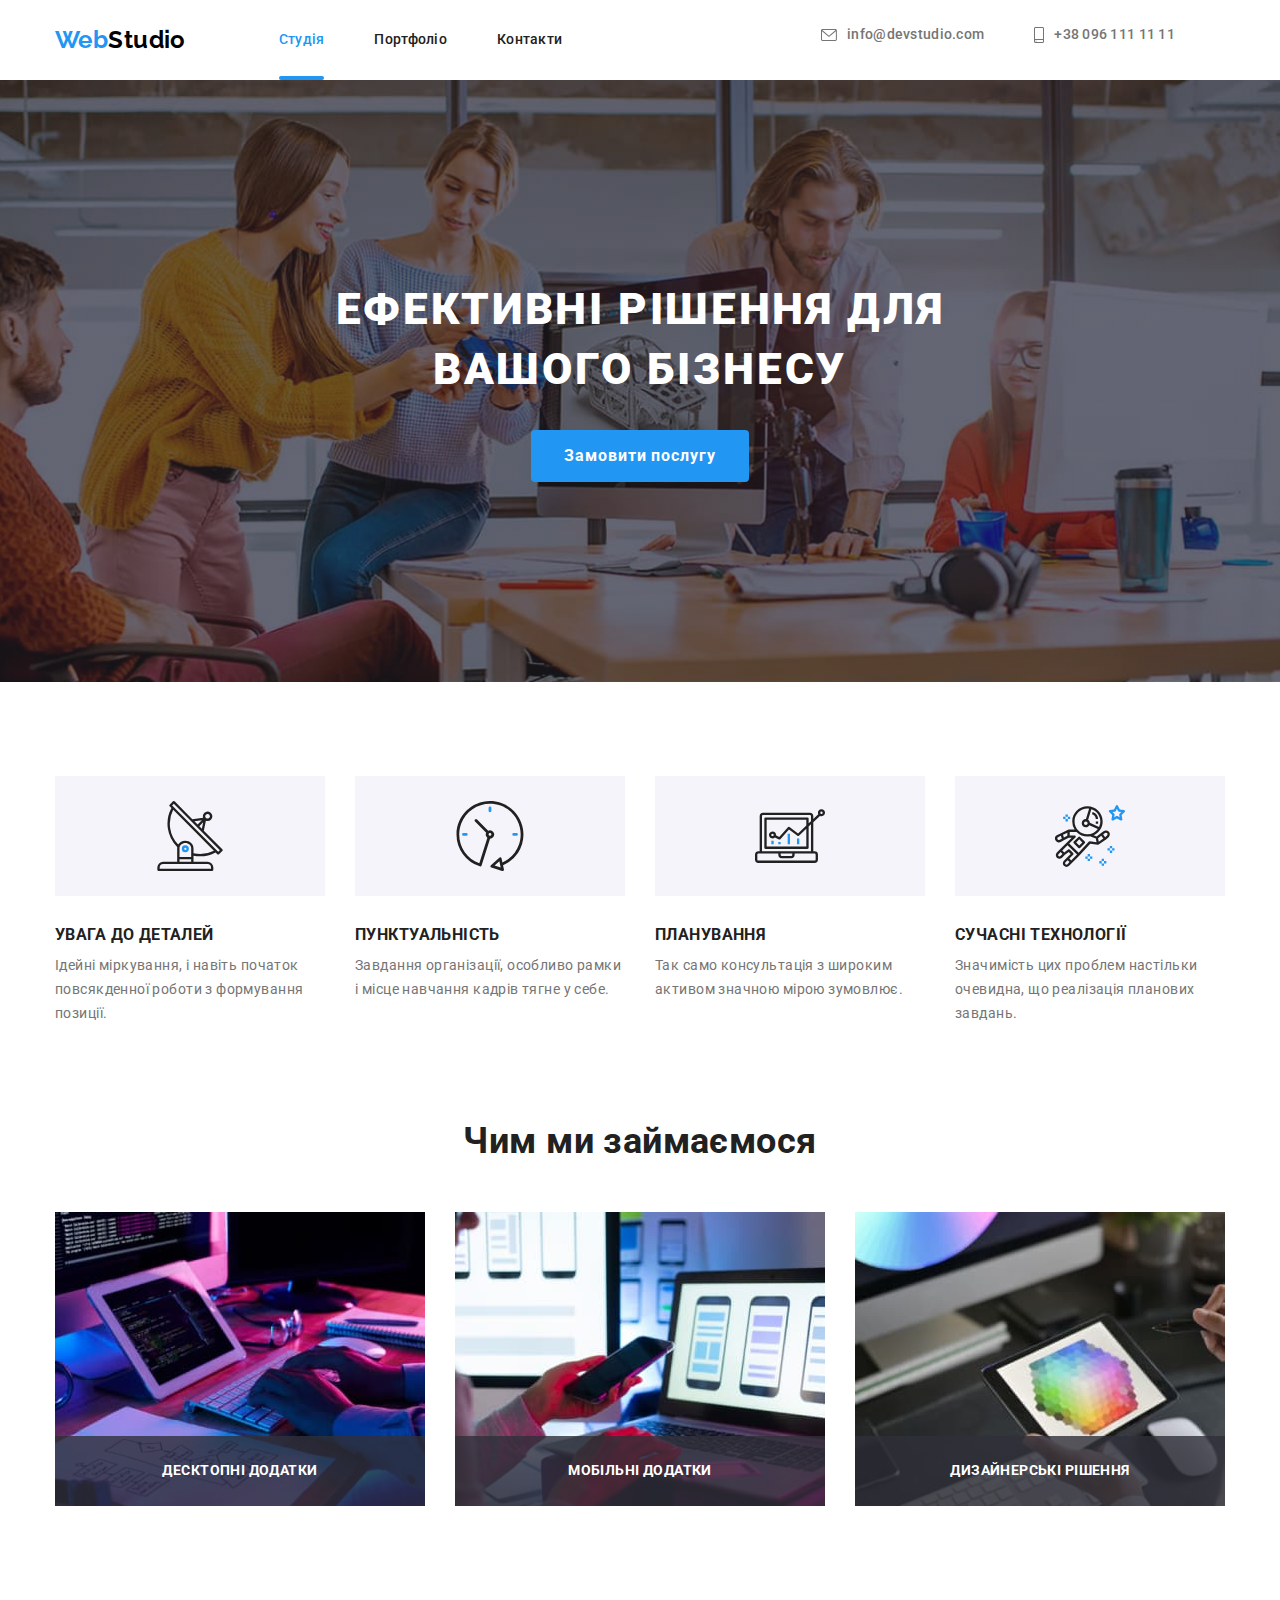
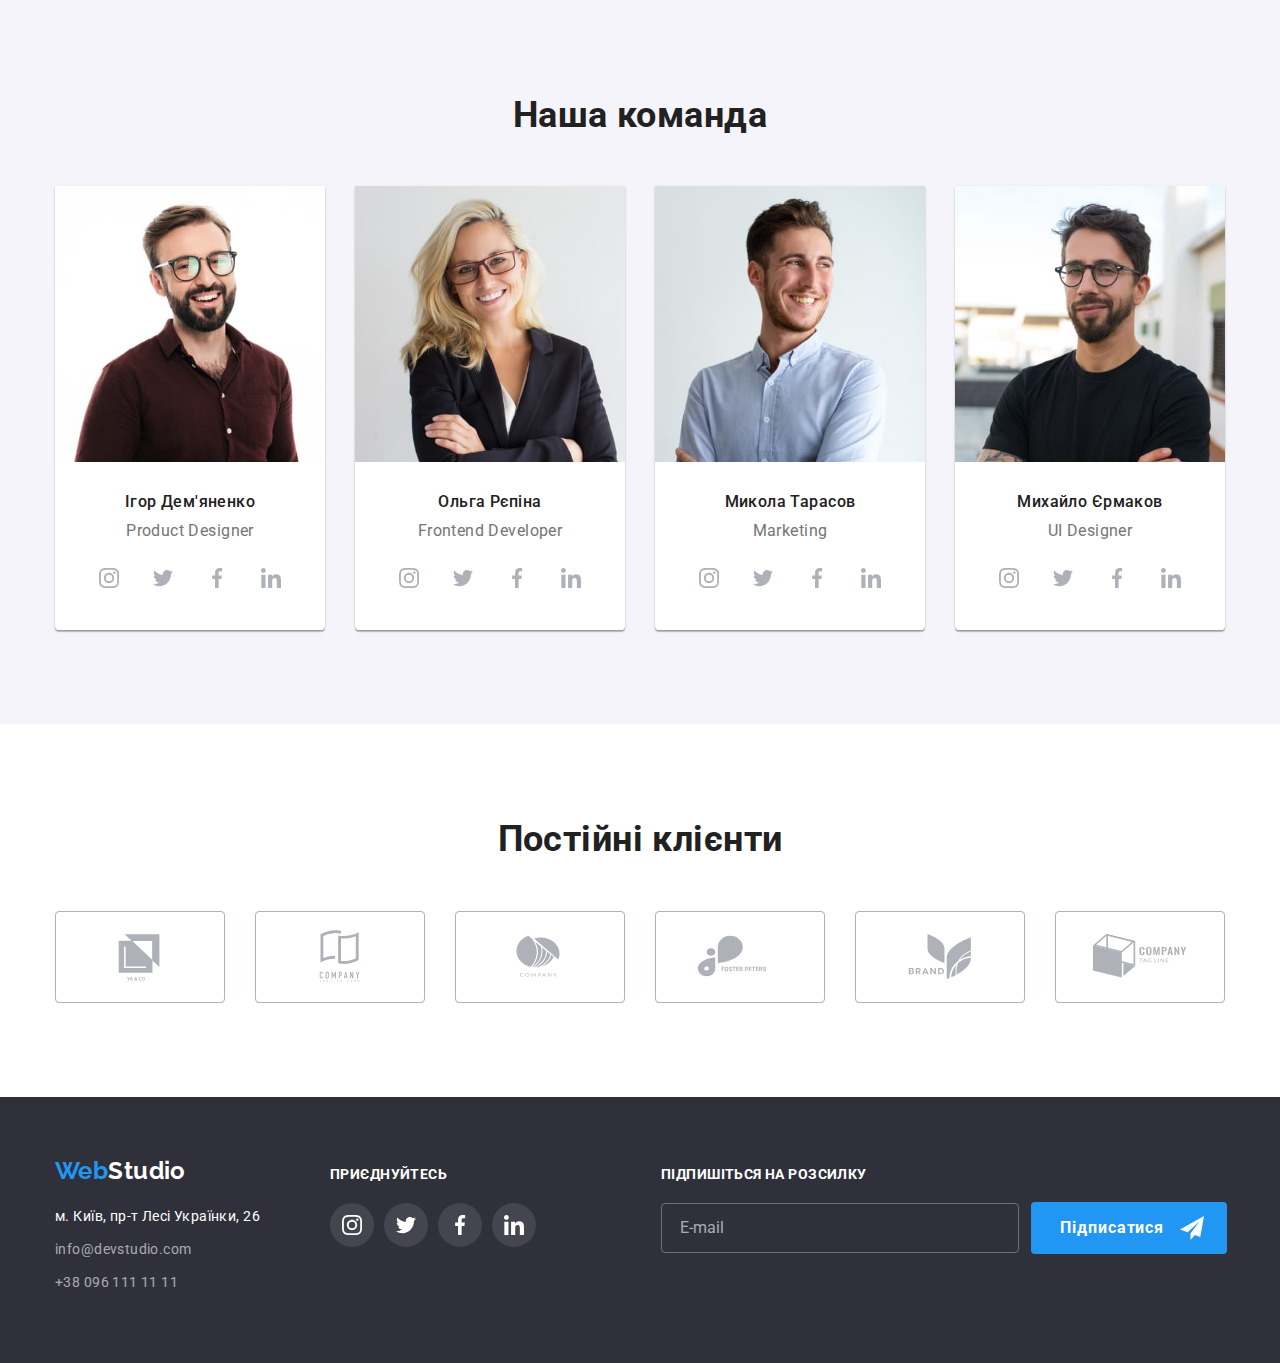
==== commit ef1c9382: "правки, но не очень" ====
--- a/index.html
+++ b/index.html
@@ -33,48 +33,61 @@
         
         <ul class="site-nav list general-communication">
             <div class="site-nav-table">
-            <li class="site-nav__item item-address">
-            <a href="mailto:info@devstudio.com" class="site-nav__communication general-communication link-address">
-                <svg class="site-nav__icon" width="16" height="12">
-                <use href="./images/icons.svg#icon-envelope1"></use>
-            </svg>info@devstudio.com</a></li>
-            <li class="site-nav__item item-address"><a href="tel:+380961111111" class="u site-nav__communication link-address general-communication">
-                <svg class="site-nav__icon" width="10" height="16">
-        <use href="./images/icons.svg#icon-smartphone1"></use></svg>
-        +38 096 111 11 11</a></li></div>
+                <li class="site-nav__item item-address">
+                    <a href="mailto:info@devstudio.com" class="site-nav__communication general-communication link-address">
+                        <svg class="site-nav__icon" width="16" height="12">
+                            <use href="./images/icons.svg#icon-envelope1"></use>
+                        </svg>info@devstudio.com</a>
+                </li>
+                <li class="site-nav__item item-address"><a href="tel:+380961111111"
+                        class="u site-nav__communication link-address general-communication">
+                        <svg class="site-nav__icon" width="10" height="16">
+                            <use href="./images/icons.svg#icon-smartphone1"></use>
+                        </svg>
+                        +38 096 111 11 11</a></li>
+            </div>
         </ul>
-        <button type="button" class="menu-open" data-menu-open><svg width="40" height="40"><use href="./images/icons.svg#icon-menu"></use></svg></button>
-     </div>
-     <div class="mob-menu is-hidden" data-menu>
-        <div class="mob-container container">
-        <div class="mob-menu-top">
-        <button type="button" class="menu-close" data-menu-close><svg width="40" height="40">
-                <use href="./images/icons.svg#close"></use>
+        <button type="button" class="menu-open" data-menu-open><svg width="40" height="40">
+                <use href="./images/icons.svg#icon-menu"></use>
             </svg></button>
-            
-            <ul class="list mob-list">
-                <li class="mob-list-item"><a href="" class="mob-list-link">Студія</a></li>
-                <li class="mob-list-item"><a href="./portfolio.html" class="mob-list-link">Портфоліо</a></li>
-                <li class="mob-list-item"><a href="" class="mob-list-link">Контакти</a></li>
-            </ul></div>
-            <div class="mob-menu-bottom">
-            <ul class="list">
-                <li class="mob-list-item"><a href="tel:+380961111111" class="mob-list-tel">
-                        +38 096 111 11 11</a></li>
-                <li class="mob-list-item-mail">
-                    <a href="mailto:info@devstudio.com" class="mob-list-mail">
-                        info@devstudio.com</a>
-                </li>
-            </ul>
-            <ul class="list mob-soc-list">
-                <li class="mob-list-soc"><a class="mob-list-item-soc" target="_blank" href="https://www.instagram.com">Instagram</a></li>
-                <li class="mob-list-soc"><a class="mob-list-item-soc" target="_blank" href="https://www.twitter.com">Twitter</a></li>
-                <li class="mob-list-soc"><a class="mob-list-item-soc" target="_blank" href="https://www.facebook.com">Facebook</a></li>
-                <li class="mob-list-soc"><a class="mob-list-item-soc" target="_blank" href="https://www.linkedin.com">Linkedin</a></li>
-            </ul></div>
+        </div>
+        <div class="mob-menu is-hidden" data-menu>
+            <div class="mob-container container">
+                <div class="mob-menu-top">
+                    <button type="button" class="menu-close" data-menu-close><svg width="40" height="40">
+                            <use href="./images/icons.svg#close"></use>
+                        </svg></button>
+        
+                    <ul class="list mob-list">
+                        <li class="mob-list-item"><a href="" class="mob-list-link mob-link-current">Студія</a></li>
+                        <li class="mob-list-item"><a href="./portfolio.html" class="mob-list-link">Портфоліо</a></li>
+                        <li class="mob-list-item"><a href="" class="mob-list-link">Контакти</a></li>
+                    </ul>
+                </div>
+                <div class="mob-menu-bottom">
+                    <ul class="list">
+                        <li class="mob-list-item"><a href="tel:+380961111111" class="mob-list-tel">
+                                +38 096 111 11 11</a></li>
+                        <li class="mob-list-item-mail">
+                            <a href="mailto:info@devstudio.com" class="mob-list-mail">
+                                info@devstudio.com</a>
+                        </li>
+                    </ul>
+                    <ul class="list mob-soc-list">
+                        <li class="mob-list-soc"><a class="mob-list-item-soc" target="_blank"
+                                href="https://www.instagram.com">Instagram</a></li>
+                        <li class="mob-list-soc"><a class="mob-list-item-soc" target="_blank"
+                                href="https://www.twitter.com">Twitter</a></li>
+                        <li class="mob-list-soc"><a class="mob-list-item-soc" target="_blank"
+                                href="https://www.facebook.com">Facebook</a></li>
+                        <li class="mob-list-soc"><a class="mob-list-item-soc" target="_blank"
+                                href="https://www.linkedin.com">Linkedin</a></li>
+                    </ul>
+                </div>
             </div>
-     </div>
-    </header>
+        </div>
+        </header>
+
 
     <main>
         <!-- Герой -->
@@ -185,7 +198,7 @@
 
             <ul class="list team">
                 <li class="team-item">
-                    <picture>
+                    <!-- <picture>
                         <source srcset="./images/1photo1px-mob.jpg 1x,
                     ./images/1photo2px-mob.jpg 2x"
                     media = "(min-width: 480px)">
@@ -193,10 +206,18 @@
                     ./images/1photo2px-tab.jpg 2x" media="(min-width: 768px)">
                     <source srcset="./images/1photo1px-desk.jpg 1x,
                     ./images/1photo2px-desk.jpg 2x" media="(min-width: 1200px)">
-                    </picture>
-                    <img class="section-photo" srcset="./images/1photo1px-mob.jpg 1x,
-                    ./images/1photo2px-mob.jpg 2x" 
-                    src="./images/1photo1px-mob.jpg" alt="Ігор Дем'яненко" width="270" height="260">
+                    </picture> -->
+                    <!-- <img class="section-photo" srcset="./images/1photo1px-mob.jpg 1x,
+                    ./images/1photo2px-mob.jpg 2x"  -->
+                    <img srcset="./images/1photo1px-mob.jpg 450w,
+                    ./images/1photo2px-mob.jpg 900w
+                    ./images/1photo1px-tab.jpg 354w
+                    ./images/1photo2px-tab.jpg 708w
+                    ./images/1photo1px-desk.jpg 270w
+                    ./images/1photo2px-desk.jpg 540w"
+                    sizes="(min-width:1200px) 270px, (min-width:768px) 354px, (min-width:480px) 450px, 100vw"
+                    class="section-photo"
+                    src="./images/1photo1px-mob.jpg" alt="Ігор Дем'яненко">
                     <div class="team-text">
                     <h3 class="section-names">Ігор Дем'яненко</h3>
                     <p lang="en" class="section-spec">Product Designer</p>
@@ -216,16 +237,22 @@
                     </div>
                 </li>
                 <li class="team-item">
-                    <picture>
+                    <!-- <picture>
                         <source srcset="./images/2photo1px-mob.jpg 1x,
                                         ./images/2photo2px-mob.jpg 2x" media="(min-width: 480px)">
                         <source srcset="./images/2photo1px-tab.jpg 1x,
                                         ./images/2photo2px-tab.jpg 2x" media="(min-width: 768px)">
                         <source srcset="./images/2photo1px-desk.jpg 1x,
                                         ./images/2photo2px-desk.jpg 2x" media="(min-width: 1200px)">
-                    </picture>
-                    <img class="section-photo" srcset="./images/2photo1px-mob.jpg 1x,
-                    ./images/2photo2px-mob.jpg 2x" src="./images/2photo1px-desk.jpg" alt="Ольга Рєпіна" width="270" height="260">
+                    </picture> -->
+                    <img srcset="./images/2photo1px-mob.jpg 450w,
+                                        ./images/2photo2px-mob.jpg 900w
+                                        ./images/2photo1px-tab.jpg 354w
+                                        ./images/2photo2px-tab.jpg 708w
+                                        ./images/2photo1px-desk.jpg 270w
+                                        ./images/2photo2px-desk.jpg 540w"
+                        sizes="(min-width:1200px) 270px, (min-width:768px) 354px, (min-width:480px) 450px, 100vw" class="section-photo"
+                        src="./images/2photo1px-mob.jpg" alt="Ольга Рєпіна">
                     <div class="team-text">
                     <h3 class="section-names">Ольга Рєпіна</h3>
                     <p lang="en" class="section-spec">Frontend Developer</p>
@@ -250,16 +277,22 @@
                     </div>
                 </li>
                 <li class="team-item">
-                    <picture>
+                    <!-- <picture>
                         <source srcset="./images/3photo1px-mob.jpg 1x,
                                         ./images/3photo2px-mob.jpg 2x" media="(min-width: 480px)">
                         <source srcset="./images/3photo1px-tab.jpg 1x,
                                         ./images/3photo2px-tab.jpg 2x" media="(min-width: 768px)">
                         <source srcset="./images/3photo1px-desk.jpg 1x,
                                         ./images/3photo2px-desk.jpg 2x" media="(min-width: 1200px)">
-                    </picture>
-                    <img class="section-photo" srcset="./images/3photo1px-mob.jpg 1x,
-                    ./images/3photo2px-mob.jpg 2x" src="./images/3photo1px-desk.jpg" alt="Микола Тарасов" width="270" height="260">
+                    </picture> -->
+                    <img srcset="./images/3photo1px-mob.jpg 450w,
+                                                            ./images/3photo2px-mob.jpg 900w
+                                                            ./images/3photo1px-tab.jpg 354w
+                                                            ./images/3photo2px-tab.jpg 708w
+                                                            ./images/3photo1px-desk.jpg 270w
+                                                            ./images/3photo2px-desk.jpg 540w"
+                        sizes="(min-width:1200px) 270px, (min-width:768px) 354px, (min-width:480px) 450px, 100vw" class="section-photo"
+                        src="./images/2photo1px-mob.jpg" alt="Микола Тарасов">
                     <div class="team-text">
                     <h3 class="section-names">Микола Тарасов</h3>
                     <p lang="en" class="section-spec">Marketing</p>
@@ -284,16 +317,22 @@
                     </div>
                 </li>
                 <li class="team-item">
-                    <picture>
+                    <!-- <picture>
                         <source srcset="./images/4photo1px-mob.jpg 1x,
                                         ./images/4photo2px-mob.jpg 2x" media="(min-width: 480px)">
                         <source srcset="./images/4photo1px-tab.jpg 1x,
                                         ./images/4photo2px-tab.jpg 2x" media="(min-width: 768px)">
                         <source srcset="./images/4photo1px-desk.jpg 1x,
                                         ./images/4photo2px-desk.jpg 2x" media="(min-width: 1200px)">
-                    </picture>
-                    <img class="section-photo" srcset="./images/4photo1px-mob.jpg 1x,
-                    ./images/4photo2px-mob.jpg 2x" src="./images/4photo1px-desk.jpg" alt="Михайло Єрмаков" width="270" height="260">
+                    </picture> -->
+                    <img srcset="./images/4photo1px-mob.jpg 450w,
+                                ./images/4photo2px-mob.jpg 900w
+                                ./images/4photo1px-tab.jpg 354w
+                                ./images/4photo2px-tab.jpg 708w
+                                ./images/4photo1px-desk.jpg 270w
+                                ./images/4photo2px-desk.jpg 540w"
+                        sizes="(min-width:1200px) 270px, (min-width:768px) 354px, (min-width:480px) 450px, 100vw" class="section-photo"
+                        src="./images/2photo1px-mob.jpg" alt="Михайло Єрмаков">
                     <div class="team-text">
                     <h3 class="section-names">Михайло Єрмаков</h3>
                     <p lang="en" class="section-spec">UI Designer</p>
@@ -355,7 +394,7 @@
         <div class="footer-join">
         <a href="./index.html" class="logo lp"><span class="logo__item">Web</span><span class="logo-web-foot">Studio</span></a>
             <address>
-            <ul class="list">
+            <ul class="list u">
                 <li class="list-item-f"><a href="https://goo.gl/maps/CPtrU1FHBa2aNyZL9" target="_blank" rel="noopener noreferrer nofollow" class="footer-address">
                         м. Київ, пр-т Лесі Українки, 26</a></li>
                 <li class="list-item-f"><a href="mailto:info@devstudio.com" class="footer-mail-tel">info@devstudio.com</a></li>
@@ -363,7 +402,7 @@
             </ul>
             </address>
             </div>
-            <div class="footer-join">
+            <div class="footer-join u">
             <h2 class="footer-title">Приєднуйтесь</h2>
             <ul class="list team-list">
             <li><a class="footer-link" target="_blank" href="https://www.instagram.com"><svg class="footer-svg" width="20" height="20">
@@ -386,6 +425,7 @@
     <form>
     <div class="footer-form-field">
         <input type="email" class="footer-form-input" name="mail" id="mail" placeholder="E-mail"/>
+        <div class="send-button">
         <button type="submit" class="hero__button footer-btn">Підписатися</button>
         <svg class="footer-form-svg" width="24" height="24">
             <use href="./images/icons.svg#icon-send"></use>
--- a/css/main.min.css
+++ b/css/main.min.css
@@ -1 +1 @@
-li,ul,p,h1,h2,h3,h4,h5,h6{margin:0;padding:0}.list{padding:0;margin:0;list-style:none}.section{padding-top:60px;padding-bottom:60px}@media screen and (min-width: 1200px){.section{padding-top:94px;padding-bottom:94px}}body{background-color:var(--primary-white-color);color:var(--primary-text-color);font-family:"Roboto",sans-serif;font-size:14px;letter-spacing:.03em}img{display:block;max-width:100%;height:auto;width:100%}.section-title{font-size:36px;line-height:1.17;text-align:center;color:var(--title-text-color);margin-top:0;margin-bottom:50px}.no-scroll{overflow:hidden}:root{--primary-text-color: #757575;--title-text-color: #212121;--accent-color: #2196f3;--primary-white-color: #ffffff;--logo-color: #000000;--hero-bg-color: #2F303A;--section-color: #F5F4FA;--header-border: #ececec;--image-border: #eeeeee;--bg-svg-color: #F5F4FA;--link-color: #AFB1B8}.hidden-title{position:absolute;width:1px;height:1px;margin:-1px;border:0;padding:0;white-space:nowrap;clip-path:inset(100%);clip:rect(0 0 0 0);overflow:hidden}.is-hidden{visibility:hidden;opacity:0;pointer-events:none}.container{margin:0 auto;padding-left:15px;padding-right:15px}@media screen and (min-width: 480px){.container{width:480px}}@media screen and (min-width: 768px){.container{width:768px}}@media screen and (min-width: 1200px){.container{width:1200px}}.hero__container{width:360px}@media screen and (min-width: 1200px){.hero__container{width:696px}}.hero__button{border:1px solid rgba(0,0,0,0);padding:10px 24px;cursor:pointer;background-color:var(--accent-color);font-family:inherit;font-weight:700;font-size:16px;line-height:1.88;letter-spacing:.06em;text-align:center;color:var(--primary-white-color);border-radius:4px;min-width:152px}@media screen and (min-width: 1200px){.hero__button{padding:10px 32px}}.backdrop{position:fixed;top:0;left:0;width:100%;height:100%;background-color:rgba(0,0,0,.1);opacity:1;transition:opacity 250ms cubic-bezier(0.4, 0, 0.2, 1);padding:93px 15px;overflow-y:scroll}.backdrop.is-hidden{visibility:hidden;opacity:0;pointer-events:none}.backdrop.is-hidden .modal{transform:translate(-50%, -50%) scale(0.9)}.modal{border-radius:4px;background-color:var(--primary-white-color);position:absolute;top:50%;left:50%;transform:translate(-50%, -50%) scale(1);transition:transform 250ms cubic-bezier(0.4, 0, 0.2, 1)}@media screen and (min-width: 480px){.modal{min-width:450px;min-height:609px}}@media screen and (min-width: 1200px){.modal{min-width:528px;min-height:581px}}.btn-modal{padding:0;width:30px;height:30px;cursor:pointer;background-color:var(--primary-white-color);box-sizing:border-box;position:absolute;border-radius:50%;border:1px solid rgba(0,0,0,.1);right:8px;top:8px}.btn-svg{position:absolute;top:50%;left:50%;transform:translate(-50%, -50%)}.btn-svg:hover,.btn-svg:focus{fill:var(--accent-color);transition:fill 250ms cubic-bezier(0.4, 0, 0.2, 1)}.modal-form{max-width:448px;margin-left:40px;margin-right:40px}.modal-title{width:370px;margin-top:40px;margin-bottom:12px;margin-left:40px;text-align:center;font-style:normal;font-weight:700;font-size:20px;line-height:1.15;color:var(--title-text-color)}@media screen and (min-width: 1200px){.modal-title{width:auto;margin-left:0}}.form-field{margin-bottom:10px}.form-input-title{display:block;margin-bottom:4px;font-size:12px;line-height:1.17;letter-spacing:.01em;color:var(--primary-text-color)}.form-input{width:100%;height:40px;border:1px solid rgba(33,33,33,.2);border-radius:4px;padding-left:42px}.form-input:hover,.form-input:focus{border-color:var(--accent-color);outline:none;transition:border-color 250ms cubic-bezier(0.4, 0, 0.2, 1)}.form-comment{width:100%;height:120px;padding:12px 16px;border:1px solid rgba(33,33,33,.2);border-radius:4px;resize:none;margin-bottom:20px}.form-comment:hover,.form-comment:focus{border-color:var(--accent-color);outline:none;transition:border-color 250ms cubic-bezier(0.4, 0, 0.2, 1)}.form-href{color:var(--accent-color)}textarea::placeholder{font-size:12px;line-height:1.17;letter-spacing:.01em;color:rgba(117,117,117,.5)}.check-text{font-size:12px;color:#5a5d6b;display:flex;margin-bottom:30px}@media screen and (min-width: 1200px){.check-text{font-size:14px}}.check-text::before{content:"";width:16px;height:15px;border:2px solid #303030;border-radius:3px;margin-right:5px}.input-check:checked+.check-text::before{background-color:var(--accent-color);border:rgba(0,0,0,0);background-image:url(../images/chek.svg);background-position:center;background-repeat:no-repeat;background-size:auto;appearance:none}.check-text span{width:16px;height:15px;border:2px solid #303030;border-radius:3px;margin-right:5px;display:flex;align-items:center;justify-content:center;fill:rgba(0,0,0,0)}.input-wrap{position:relative}.input-icon{fill:var(--title-text-color);position:absolute;left:12px;top:50%;transform:translateY(-50%)}.form-input:hover+.input-icon,.form-input:focus+.input-icon{fill:var(--accent-color);transition:fill 250ms cubic-bezier(0.4, 0, 0.2, 1)}.modal-btn{padding:10px 52px;position:absolute;left:50%;transform:translateX(-50%)}.site-nav{display:flex;margin-left:93px;display:none}@media screen and (min-width: 768px){.site-nav{display:flex}}.site-nav .site-nav__item:not(:last-child){margin-right:50px}.main-nav{display:flex;align-items:center;justify-content:space-between}.header{border-bottom:1px solid var(--header-border)}.site-nav__link{transition:color 250ms cubic-bezier(0.4, 0, 0.2, 1)}.site-nav .site-nav__link{display:flex;padding-top:32px;padding-bottom:32px;color:var(--title-text-color);text-decoration:none;font-weight:500;line-height:1.14;letter-spacing:.02em}.site-nav .site-nav__link:hover,.site-nav .site-nav__link:focus{color:var(--accent-color)}.link-address{transition:color 250ms cubic-bezier(0.4, 0, 0.2, 1)}@media screen and (min-width: 1200px){.link-address{padding-top:32px;padding-bottom:32px}}.site-nav .link-address{display:flex;color:var(--title-text-color);text-decoration:none;font-weight:500;line-height:1.14;letter-spacing:.02em}.site-nav .link-address:hover,.site-nav .link-address:focus{color:var(--accent-color)}.item-address:not(:last-child){margin-bottom:10px}.site-nav .site-nav__link.current{color:var(--accent-color)}.current{position:relative}.current::after{content:"";display:block;width:100%;height:4px;border-radius:2px;position:absolute;bottom:0;left:0;background-color:var(--accent-color)}.current::after:hover::after,.current::after:focus::after{background-color:var(--accent-color)}.general-communication{margin-left:0}.general-communication:hover,.general-communication:focus{color:var(--accent-color)}.site-nav .general-communication{display:flex;align-items:center;text-decoration:none;font-weight:500;line-height:1.14;letter-spacing:.02em;color:var(--primary-text-color);transition:color 250ms cubic-bezier(0.4, 0, 0.2, 1)}.site-nav-table{display:block;padding-top:21px;padding-bottom:21px;margin-left:96px}@media screen and (min-width: 1200px){.site-nav-table{display:flex;padding-top:0;padding-bottom:0;margin-left:0}}.site-nav__icon{fill:var(--primary-text-color);margin-right:10px;transition:fill 250ms cubic-bezier(0.4, 0, 0.2, 1)}.site-nav__icon:hover,.site-nav__icon:focus{fill:var(--accent-color)}.site-nav__communication:hover .site-nav__icon,.site-nav__communication:focus .site-nav__icon{color:var(--accent-color);fill:var(--accent-color)}.menu-open{background-color:rgba(0,0,0,0);border:none;cursor:pointer}@media screen and (min-width: 768px){.menu-open{display:none}}.mob-menu{position:fixed;z-index:1;width:100vw;height:100vh;top:0;background-color:#fff;padding-top:10px;padding-bottom:48px;padding-left:40px;padding-right:15px}.mob-menu>.mob-container{height:100%;display:flex;flex-direction:column;justify-content:space-between;overflow:auto}.menu-close{background-color:rgba(0,0,0,0);border:none;display:block;margin-left:auto;margin-right:15px}@media screen and (min-width: 768px){.menu-close{display:none}}.mob-list-link{text-decoration:none;font-weight:500;font-size:40px;line-height:1.18;letter-spacing:.02em;color:#212121}.mob-list-link:hover,.mob-list-link:focus{color:var(--accent-color)}.mob-list-item:not(:last-child){margin-bottom:32px}.mob-list-tel{text-decoration:none;font-weight:500;font-size:40px;line-height:1.18;letter-spacing:.02em;color:var(--accent-color)}.mob-list-mail{text-decoration:none;font-weight:500;font-size:24px;line-height:1.17;letter-spacing:.02em;color:#757575}.mob-list-item-mail{margin-bottom:64px}.mob-list-item-soc{text-decoration:none;font-weight:500;font-size:18px;line-height:1.2;letter-spacing:.02em;color:var(--accent-color)}.mob-soc-list{display:flex}.mob-list-soc:not(:last-child){padding-right:10px;border-right:1px solid rgba(33,33,33,.2)}.mob-list-soc:not(:first-child){padding-left:10px}.logo{color:var(--logo-color);text-decoration:none;font-family:"Raleway";font-weight:700;font-size:24px;line-height:1.17;padding-top:16px;padding-bottom:16px}.logo__item{color:var(--accent-color)}.logo-web-foot{color:var(--primary-white-color)}.hero{background-color:var(--hero-bg-color);text-align:center;padding:118px 0;display:flex;align-items:center}@media screen and (min-width: 768px){.hero{padding:118px 0}}@media screen and (min-width: 1200px){.hero{padding:200px 0}}.hero__title{max-width:696px;font-weight:900;font-size:26px;line-height:1.62;letter-spacing:.06em;text-transform:uppercase;color:var(--primary-white-color);margin-bottom:30px;text-align:center}@media screen and (min-width: 1200px){.hero__title{font-size:44px;line-height:1.36}}.overlay{max-width:1600px;height:auto;margin-left:auto;margin-right:auto;background-position:center;background-size:cover;background-repeat:no-repeat;background-image:linear-gradient(to right, rgba(47, 48, 58, 0.4) 0%, rgba(47, 48, 58, 0.4) 100%),url("../images/hero1px-mob.jpg")}@media(min-device-pixel-ratio: 2),(min-resolution: 192dpi),(min-resolution: 2dppx){.overlay{background-image:linear-gradient(to right, rgba(47, 48, 58, 0.4) 0%, rgba(47, 48, 58, 0.4) 100%),url("../images/hero2px-mob.jpg")}}@media screen and (min-width: 480px)and (max-width: 767px){.overlay{background-image:linear-gradient(to right, rgba(47, 48, 58, 0.4) 0%, rgba(47, 48, 58, 0.4) 100%),url("../images/hero1px-tab.jpg")}}@media screen and (min-width: 480px)and (max-width: 767px)and (min-device-pixel-ratio: 2),screen and (min-width: 480px)and (max-width: 767px)and (min-resolution: 192dpi),screen and (min-width: 480px)and (max-width: 767px)and (min-resolution: 2dppx){.overlay{background-image:linear-gradient(to right, rgba(47, 48, 58, 0.4) 0%, rgba(47, 48, 58, 0.4) 100%),url("../images/hero2px-tab.jpg")}}@media screen and (min-width: 768px){.overlay{background-image:linear-gradient(to right, rgba(47, 48, 58, 0.4) 0%, rgba(47, 48, 58, 0.4) 100%),url("../images/hero1px-desk.jpg")}}@media screen and (min-width: 768px)and (min-device-pixel-ratio: 2),screen and (min-width: 768px)and (min-resolution: 192dpi),screen and (min-width: 768px)and (min-resolution: 2dppx){.overlay{background-image:linear-gradient(to right, rgba(47, 48, 58, 0.4) 0%, rgba(47, 48, 58, 0.4) 100%),url("../images/hero2px-desk.jpg")}}.benefits__list{display:flex;flex-wrap:wrap;gap:30px}.benefits__title{line-height:1.14;text-transform:uppercase;color:var(--title-text-color);margin-top:0;margin-bottom:10px;text-align:center}@media screen and (min-width: 768px){.benefits__title{text-align:left}}@media screen and (min-width: 1200px){.benefits__title{text-align:left}}.benefits__text{line-height:1.71;margin-top:0;margin-bottom:0;text-align:left}@media screen and (min-width: 768px){.benefits__text{width:354px}}@media screen and (min-width: 1200px){.benefits__text{width:270px}}.benefits__img{height:120px;background-color:var(--bg-svg-color);margin-bottom:30px;display:flex;justify-content:center;align-items:center}@media screen and (min-width: 768px){.benefits__img{width:354px}}@media screen and (min-width: 1200px){.benefits__img{width:270px}}.photo-list{display:flex;gap:30px}.photo-p{position:relative}.photo-descr-text{margin:0;position:absolute;font-style:normal;font-weight:700;line-height:1.14;text-align:center;text-transform:uppercase;color:var(--primary-white-color);background-color:rgba(47,48,58,.8);width:370px;height:70px;display:flex;justify-content:center;align-items:center;bottom:0}.top-what{padding-top:0;display:none}@media screen and (min-width: 1200px){.top-what{display:block}}.team{display:flex;flex-wrap:wrap;gap:30px}.team-item{text-align:center;background:#fff;box-shadow:0px 1px 3px rgba(0,0,0,.12),0px 1px 1px rgba(0,0,0,.14),0px 2px 1px rgba(0,0,0,.2);border-radius:0px 0px 4px 4px}@media screen and (min-width: 768px){.team-item{width:354px}}@media screen and (min-width: 1200px){.team-item{width:270px}}.team-section{background-color:var(--section-color)}.team-text{padding:30px 32px}.section-names{font-weight:500;font-size:16px;line-height:1.19;color:var(--title-text-color);margin-top:0;margin-bottom:10px}.section-spec{font-size:16px;line-height:1.19;margin-top:0;margin-bottom:16px}.team-link{height:44px;width:44px;background-color:var(--primary-white-color);border-radius:50%;display:flex;justify-content:center;align-items:center;transition:background-color 250ms cubic-bezier(0.4, 0, 0.2, 1)}.team-link:hover,.team-link:focus{background-color:var(--accent-color)}.team-list{display:flex;justify-content:center;gap:10px}.team-svg{fill:var(--link-color);transition:fill 250ms cubic-bezier(0.4, 0, 0.2, 1)}.team-svg:hover,.team-svg:focus{fill:var(--primary-white-color)}.footer-link:hover .team-svg,.footer-link:focus .team-svg{fill:var(--primary-white-color);background-color:var(--accent-color)}.team-link:hover .team-svg,.team-link:focus .team-svg{fill:var(--primary-white-color);background-color:var(--accent-color)}.clients-svg{fill:var(--link-color);transition:fill 250ms cubic-bezier(0.4, 0, 0.2, 1)}.clients-svg:hover,.clients-svg:focus{fill:var(--accent-color)}.clients-link:hover .clients-svg,.clients-link:focus .clients-svg{fill:var(--accent-color)}.clients-link{border:1px solid #afb1b8;border-radius:4px;width:210px;height:92px;display:flex;justify-content:center;align-items:center;transition:border 250ms cubic-bezier(0.4, 0, 0.2, 1)}.clients-link:hover,.clients-link:focus{fill:var(--accent-color);border:1px solid var(--accent-color)}@media screen and (min-width: 768px){.clients-link{width:226px}}@media screen and (min-width: 1200px){.clients-link{width:170px}}.clients-logos{display:flex;flex-wrap:wrap;gap:30px;justify-content:center}.footer{background-color:var(--hero-bg-color);padding-top:60px;padding-bottom:60px}.lp{display:block;margin-bottom:20px;padding-top:0;padding-bottom:0}@media screen and (min-width: 1200px){.lp{text-align:left}}.footer-address{width:232px;text-decoration:none;line-height:1.71;color:var(--primary-white-color);font-style:normal;transition:color 250ms cubic-bezier(0.4, 0, 0.2, 1)}.footer-address:hover,.footer-address:focus{color:var(--accent-color)}.footer-mail-tel{text-decoration:none;line-height:1.71;color:rgba(255,255,255,.6);font-style:normal;transition:color 250ms cubic-bezier(0.4, 0, 0.2, 1)}.footer-mail-tel:hover,.footer-mail-tel:focus{color:var(--accent-color)}.list-item-f{margin-top:0;margin-bottom:9px}@media screen and (min-width: 1200px){.list-item-f{text-align:left}}.footer-title{text-decoration:none;font-style:normal;line-height:1.14;text-transform:uppercase;color:var(--primary-white-color);margin-bottom:20px;font-size:14px}@media screen and (min-width: 1200px){.footer-title{text-align:left}}@media screen and (min-width: 1200px){.title-form{margin-left:55px}}.footer-poz{display:flex;flex-wrap:wrap;align-items:center;justify-content:center;gap:70px}@media screen and (min-width: 768px){.footer-poz{align-items:baseline}}@media screen and (min-width: 1200px){.footer-poz{justify-content:flex-start}}.footer-join{display:block;text-align:center;justify-content:center;align-items:center;padding:auto}.footer-link{height:44px;width:44px;background:rgba(255,255,255,.1);border-radius:50%;display:flex;justify-content:center;align-items:center;transition:background-color 250ms cubic-bezier(0.4, 0, 0.2, 1)}.footer-link:hover,.footer-link:focus{background-color:var(--accent-color)}.footer-svg{background-position:center;fill:var(--primary-white-color)}.footer-svg:hover,.footer-svg:focus{fill:var(--primary-white-color)}.footer-form-field{position:relative}.footer-form{padding-left:0;padding-right:0;display:block;align-items:center}.footer-form-input{width:450px;height:50px;background-color:rgba(0,0,0,0);border:1px solid rgba(255,255,255,.3);border-radius:4px;margin-right:12px}@media screen and (min-width: 1200px){.footer-form-input{width:358px;margin-left:55px}}.footer-form-input::placeholder{font-size:16px;line-height:1.25;color:rgba(255,255,255,.6);padding-top:15px;padding-left:16px}.footer-form-input:not(:placeholder-shown){color:var(--primary-white-color);border-color:var(--accent-color);outline:none}.form-label{position:absolute;top:15px;left:16px;font-size:16px;line-height:1.25;color:rgba(255,255,255,.6)}.footer-btn{display:flex;margin-left:140px;margin-right:140px;margin-top:30px;padding:10px 62px 10px 28px}@media screen and (min-width: 1200px){.footer-btn{position:absolute;top:-62%;left:67%}}.footer-form-svg{position:absolute;left:60%;top:70%}@media screen and (min-width: 1200px){.footer-form-svg{left:135%;top:13px}}.ex-filter{display:flex;justify-content:center;margin-bottom:50px}.filter-button{border-radius:4px;padding:6px 22px;background-color:var(--section-color);font-family:inherit;font-weight:500;font-size:16px;line-height:1.62;color:var(--title-text-color);cursor:pointer;border:none;transition:background-color 250ms cubic-bezier(0.4, 0, 0.2, 1),color 250ms cubic-bezier(0.4, 0, 0.2, 1),box-shadow 250ms cubic-bezier(0.4, 0, 0.2, 1)}.filter-button:hover,.filter-button:focus{background-color:var(--accent-color);color:var(--primary-white-color);box-shadow:0px 3px 1px rgba(0,0,0,.1),0px 1px 2px rgba(0,0,0,.08),0px 2px 2px rgba(0,0,0,.12);cursor:pointer}.but-item{margin-right:8px}.but-item:last-child{margin-right:0}.examples-list{display:flex;flex-wrap:wrap}.ex-item{box-sizing:border-box;width:370px;margin-right:30px;margin-bottom:30px;background:var(--primary-white-color)}.ex-item:nth-child(3n){margin-right:0}.ex-item:nth-child(n+7){margin-bottom:0}.ex-text-cont{padding:20px 24px;border-bottom:1px solid var(--image-border);border-left:1px solid var(--image-border);border-right:1px solid var(--image-border)}.ex-hover-text{font-size:18px;line-height:1.56;letter-spacing:.03em;color:var(--primary-white-color)}.ex-hidden{position:relative;overflow:hidden}.ex-hover{position:absolute;background-color:rgba(33,150,243,.9);width:370px;height:294px;padding:63px 24px;text-align:flex-start;display:flex;justify-content:center;align-items:center;transition:transform 250ms cubic-bezier(0.4, 0, 0.2, 1)}.ex-link:hover .ex-hover,.ex-link:focus .ex-hover{transform:translateY(-100%)}.examples-title{font-size:18px;line-height:2;letter-spacing:.06em;color:var(--title-text-color);margin-top:0;margin-bottom:0}.examples-text{font-size:16px;line-height:1.88;margin-top:0;margin-bottom:0;color:var(--primary-text-color)}.ex-link{display:inline-block;text-decoration:none;transition:box-shadow 250ms cubic-bezier(0.4, 0, 0.2, 1)}.ex-link:hover,.ex-link:focus{box-shadow:0px 1px 1px rgba(0,0,0,.12),0px 4px 4px rgba(0,0,0,.06),1px 4px 6px rgba(0,0,0,.16)}/*# sourceMappingURL=main.min.css.map */+li,ul,p,h1,h2,h3,h4,h5,h6{margin:0;padding:0}.list{padding:0;margin:0;list-style:none}.section{padding-top:60px;padding-bottom:60px}@media screen and (min-width: 1200px){.section{padding-top:94px;padding-bottom:94px}}body{background-color:var(--primary-white-color);color:var(--primary-text-color);font-family:"Roboto",sans-serif;font-size:14px;letter-spacing:.03em}img{display:block;max-width:100%;height:auto;width:100%}.section-title{font-size:36px;line-height:1.17;text-align:center;color:var(--title-text-color);margin-top:0;margin-bottom:50px}.no-scroll{overflow:hidden}:root{--primary-text-color: #757575;--title-text-color: #212121;--accent-color: #2196f3;--primary-white-color: #ffffff;--logo-color: #000000;--hero-bg-color: #2F303A;--section-color: #F5F4FA;--header-border: #ececec;--image-border: #eeeeee;--bg-svg-color: #F5F4FA;--link-color: #AFB1B8}.hidden-title{position:absolute;width:1px;height:1px;margin:-1px;border:0;padding:0;white-space:nowrap;clip-path:inset(100%);clip:rect(0 0 0 0);overflow:hidden}.is-hidden{visibility:hidden;opacity:0;pointer-events:none}.container{margin:0 auto;padding-left:15px;padding-right:15px}@media screen and (min-width: 480px){.container{width:480px}}@media screen and (min-width: 768px){.container{width:768px}}@media screen and (min-width: 1200px){.container{width:1200px}}.hero__container{width:360px}@media screen and (min-width: 1200px){.hero__container{width:696px}}.hero__button{border:1px solid rgba(0,0,0,0);padding:10px 24px;cursor:pointer;background-color:var(--accent-color);font-family:inherit;font-weight:700;font-size:16px;line-height:1.88;letter-spacing:.06em;text-align:center;color:var(--primary-white-color);border-radius:4px;min-width:152px}@media screen and (min-width: 1200px){.hero__button{padding:10px 32px}}.backdrop{position:fixed;top:0;left:0;width:100%;height:100%;background-color:rgba(0,0,0,.1);opacity:1;transition:opacity 250ms cubic-bezier(0.4, 0, 0.2, 1)}.backdrop.is-hidden{visibility:hidden;opacity:0;pointer-events:none}.backdrop.is-hidden .modal{transform:translate(-50%, -50%) scale(0.9)}.modal{position:relative;margin-top:10px;margin-left:auto;margin-right:auto;width:90%;min-height:609px;padding:30px 15px;background-color:var(--primary-white-color);border-radius:4px}@media screen and (min-width: 480px){.modal{width:528px;min-height:581px;border-radius:4px;background-color:var(--primary-white-color);position:absolute;top:50%;left:50%;transform:translate(-50%, -50%) scale(1);transition:transform 250ms cubic-bezier(0.4, 0, 0.2, 1)}}@media screen and (min-width: 1200px){.modal{max-width:528px;max-height:581px}}.btn-modal{padding:0;width:30px;height:30px;cursor:pointer;background-color:var(--primary-white-color);box-sizing:border-box;position:absolute;border-radius:50%;border:1px solid rgba(0,0,0,.1);right:8px;top:8px}.btn-svg{position:absolute;top:50%;left:50%;transform:translate(-50%, -50%)}.btn-svg:hover,.btn-svg:focus{fill:var(--accent-color);transition:fill 250ms cubic-bezier(0.4, 0, 0.2, 1)}.modal-form{width:448px;margin-left:40px;margin-right:40px}.modal-title{margin-top:40px;margin-bottom:12px;text-align:center;font-style:normal;font-weight:700;font-size:20px;line-height:1.15;color:var(--title-text-color)}.form-field{margin-bottom:10px}.form-input-title{display:block;margin-bottom:4px;font-size:12px;line-height:1.17;letter-spacing:.01em;color:var(--primary-text-color)}.form-input{display:block;height:40px;border:1px solid rgba(33,33,33,.2);border-radius:4px;padding:11px 12px 11px 42px}@media screen and (min-width: 480px){.form-input{margin-left:auto;margin-right:auto;width:100%}}.form-input:hover,.form-input:focus{border-color:var(--accent-color);outline:none;transition:border-color 250ms cubic-bezier(0.4, 0, 0.2, 1)}.form-comment{height:120px;padding:12px 16px;border:1px solid rgba(33,33,33,.2);border-radius:4px;resize:none;margin-bottom:20px}@media screen and (min-width: 480px){.form-comment{width:100%}}.form-comment:hover,.form-comment:focus{border-color:var(--accent-color);outline:none;transition:border-color 250ms cubic-bezier(0.4, 0, 0.2, 1)}.form-href{color:var(--accent-color)}textarea::placeholder{font-size:12px;line-height:1.17;letter-spacing:.01em;color:rgba(117,117,117,.5)}.check-text{font-size:14px;color:#5a5d6b;display:flex;margin-bottom:30px}.check-text::before{content:"";width:16px;height:15px;border:2px solid #303030;border-radius:3px;margin-right:5px}.input-check:checked+.check-text::before{background-color:var(--accent-color);border:rgba(0,0,0,0);background-image:url(../images/chek.svg);background-position:center;background-repeat:no-repeat;background-size:auto;appearance:none}.check-text span{width:16px;height:15px;border:2px solid #303030;border-radius:3px;margin-right:5px;display:flex;align-items:center;justify-content:center;fill:rgba(0,0,0,0)}.input-wrap{position:relative}.input-icon{fill:var(--title-text-color);position:absolute;left:12px;top:50%;transform:translateY(-50%)}.form-input:hover+.input-icon,.form-input:focus+.input-icon{fill:var(--accent-color);transition:fill 250ms cubic-bezier(0.4, 0, 0.2, 1)}.modal-btn{padding:10px 52px;position:absolute;left:50%;transform:translateX(-50%)}.site-nav{display:flex;margin-left:93px;display:none}@media screen and (min-width: 768px){.site-nav{display:flex}}@media screen and (min-width: 768px){.site-nav .site-nav__item:nth-child(-n+3){margin-right:50px}}@media screen and (min-width: 1200px){.site-nav .site-nav__item:not(:last-child){margin-right:50px}}.main-nav{display:flex;align-items:center;justify-content:space-between}.header{border-bottom:1px solid var(--header-border)}.site-nav__link{transition:color 250ms cubic-bezier(0.4, 0, 0.2, 1)}.site-nav .site-nav__link{display:flex;padding-top:32px;padding-bottom:32px;color:var(--title-text-color);text-decoration:none;font-weight:500;line-height:1.14;letter-spacing:.02em}.site-nav .site-nav__link:hover,.site-nav .site-nav__link:focus{color:var(--accent-color)}.link-address{transition:color 250ms cubic-bezier(0.4, 0, 0.2, 1)}@media screen and (min-width: 1200px){.link-address{padding-top:25px;padding-bottom:25px}}.site-nav .link-address{display:flex;color:var(--title-text-color);text-decoration:none;font-weight:500;line-height:1.14;letter-spacing:.02em}.site-nav .link-address:hover,.site-nav .link-address:focus{color:var(--accent-color)}.item-address{margin-bottom:10px}.site-nav .site-nav__link.current{color:var(--accent-color)}.current{position:relative}.current::after{content:"";display:block;width:100%;height:4px;border-radius:2px;position:absolute;bottom:0;left:0;background-color:var(--accent-color)}.current::after:hover::after,.current::after:focus::after{background-color:var(--accent-color)}.general-communication{margin-left:0}.general-communication:hover,.general-communication:focus{color:var(--accent-color)}.site-nav .general-communication{display:flex;align-items:center;text-decoration:none;font-weight:500;line-height:1.14;letter-spacing:.02em;color:var(--primary-text-color);transition:color 250ms cubic-bezier(0.4, 0, 0.2, 1)}.site-nav-table{display:block;padding-top:21px;padding-bottom:21px;margin-left:96px}@media screen and (min-width: 768px){.site-nav-table{padding-top:0;padding-bottom:0}}@media screen and (min-width: 1200px){.site-nav-table{display:flex;padding-top:0;padding-bottom:0;margin-left:0}}.site-nav__icon{fill:var(--primary-text-color);margin-right:10px;transition:fill 250ms cubic-bezier(0.4, 0, 0.2, 1)}.site-nav__icon:hover,.site-nav__icon:focus{fill:var(--accent-color)}.site-nav__communication:hover .site-nav__icon,.site-nav__communication:focus .site-nav__icon{color:var(--accent-color);fill:var(--accent-color)}.menu-open{background-color:rgba(0,0,0,0);border:none;cursor:pointer}@media screen and (min-width: 768px){.menu-open{display:none}}.menu-button{background-color:rgba(0,0,0,0);border:none;cursor:pointer}@media screen and (min-width: 768px){.menu-button{display:none}}.menu-button .icon-cross{display:none}.menu-button.is-open .icon-cross{display:block}.menu-button.is-open .icon-menu{display:none}.mob-menu{position:fixed;z-index:1;width:100vw;height:100vh;top:0;background-color:#fff;padding-top:10px;padding-bottom:48px;padding-left:40px;padding-right:15px}.mob-menu>.mob-container{height:100%;display:flex;flex-direction:column;justify-content:space-between;overflow:auto}.menu-close{background-color:rgba(0,0,0,0);border:none;display:flex;margin-left:auto}@media screen and (min-width: 768px){.menu-close{display:none}}.mob-list-link{text-decoration:none;font-weight:500;font-size:40px;line-height:1.18;letter-spacing:.02em;color:#212121}.mob-list-link:hover,.mob-list-link:focus{color:var(--accent-color)}.mob-list-item:not(:last-child){margin-bottom:32px}.mob-list-tel{text-decoration:none;font-weight:500;font-size:40px;line-height:1.18;letter-spacing:.02em;color:var(--accent-color)}.mob-list-mail{text-decoration:none;font-weight:500;font-size:24px;line-height:1.17;letter-spacing:.02em;color:#757575}.mob-list-item-mail{margin-bottom:64px}.mob-list-item-soc{text-decoration:none;font-weight:500;font-size:18px;line-height:1.2;letter-spacing:.02em;color:var(--accent-color)}.mob-link-current{color:var(--accent-color)}.mob-soc-list{display:flex;flex-wrap:wrap}.mob-list-soc:not(:last-child){padding-right:10px;border-right:1px solid rgba(33,33,33,.2)}.mob-list-soc:not(:first-child){padding-left:10px}.logo{color:var(--logo-color);text-decoration:none;font-family:"Raleway";font-weight:700;font-size:24px;line-height:1.17;padding-top:16px;padding-bottom:16px}.logo__item{color:var(--accent-color)}.logo-web-foot{color:var(--primary-white-color)}.hero{background-color:var(--hero-bg-color);text-align:center;padding:118px 0;display:flex;align-items:center}@media screen and (min-width: 768px){.hero{padding:118px 0}}@media screen and (min-width: 1200px){.hero{padding:200px 0}}.hero__title{max-width:696px;font-weight:900;font-size:26px;line-height:1.62;letter-spacing:.06em;text-transform:uppercase;color:var(--primary-white-color);margin-bottom:30px;text-align:center}@media screen and (min-width: 1200px){.hero__title{font-size:44px;line-height:1.36}}.overlay{max-width:1600px;height:auto;margin-left:auto;margin-right:auto;background-position:center;background-size:cover;background-repeat:no-repeat;background-image:linear-gradient(to right, rgba(47, 48, 58, 0.4) 0%, rgba(47, 48, 58, 0.4) 100%),url("../images/hero1px-mob.jpg")}@media(min-device-pixel-ratio: 2),(min-resolution: 192dpi),(min-resolution: 2dppx){.overlay{background-image:linear-gradient(to right, rgba(47, 48, 58, 0.4) 0%, rgba(47, 48, 58, 0.4) 100%),url("../images/hero2px-mob.jpg")}}@media screen and (min-width: 768px){.overlay{background-image:linear-gradient(to right, rgba(47, 48, 58, 0.4) 0%, rgba(47, 48, 58, 0.4) 100%),url("../images/hero1px-tab.jpg")}}@media screen and (min-width: 768px)and (min-device-pixel-ratio: 2),screen and (min-width: 768px)and (min-resolution: 192dpi),screen and (min-width: 768px)and (min-resolution: 2dppx){.overlay{background-image:linear-gradient(to right, rgba(47, 48, 58, 0.4) 0%, rgba(47, 48, 58, 0.4) 100%),url("../images/hero2px-tab.jpg")}}@media screen and (min-width: 1200px){.overlay{background-image:linear-gradient(to right, rgba(47, 48, 58, 0.4) 0%, rgba(47, 48, 58, 0.4) 100%),url("../images/hero1px-desk.jpg")}}@media screen and (min-width: 1200px)and (min-device-pixel-ratio: 2),screen and (min-width: 1200px)and (min-resolution: 192dpi),screen and (min-width: 1200px)and (min-resolution: 2dppx){.overlay{background-image:linear-gradient(to right, rgba(47, 48, 58, 0.4) 0%, rgba(47, 48, 58, 0.4) 100%),url("../images/hero2px-desk.jpg")}}.benefits__list{display:flex;flex-wrap:wrap;gap:30px}.benefits__title{line-height:1.14;text-transform:uppercase;color:var(--title-text-color);margin-top:0;margin-bottom:10px;text-align:center}@media screen and (min-width: 768px){.benefits__title{text-align:left}}@media screen and (min-width: 1200px){.benefits__title{text-align:left}}.benefits__text{line-height:1.71;margin-top:0;margin-bottom:0;text-align:left}@media screen and (min-width: 768px){.benefits__text{width:354px}}@media screen and (min-width: 1200px){.benefits__text{width:270px}}.benefits__img{height:120px;background-color:var(--bg-svg-color);margin-bottom:30px;display:flex;justify-content:center;align-items:center}@media screen and (min-width: 768px){.benefits__img{width:354px}}@media screen and (min-width: 1200px){.benefits__img{width:270px}}.photo-list{display:flex;gap:30px}.photo-p{position:relative}.photo-descr-text{margin:0;position:absolute;font-style:normal;font-weight:700;line-height:1.14;text-align:center;text-transform:uppercase;color:var(--primary-white-color);background-color:rgba(47,48,58,.8);width:370px;height:70px;display:flex;justify-content:center;align-items:center;bottom:0}.top-what{padding-top:0;display:none}@media screen and (min-width: 1200px){.top-what{display:block}}.team{display:flex;flex-wrap:wrap;gap:30px}.team-item{text-align:center;background:#fff;box-shadow:0px 1px 3px rgba(0,0,0,.12),0px 1px 1px rgba(0,0,0,.14),0px 2px 1px rgba(0,0,0,.2);border-radius:0px 0px 4px 4px}@media screen and (min-width: 768px){.team-item{width:354px}}@media screen and (min-width: 1200px){.team-item{width:270px}}.team-section{background-color:var(--section-color)}.team-text{padding:30px 32px}.section-names{font-weight:500;font-size:16px;line-height:1.19;color:var(--title-text-color);margin-top:0;margin-bottom:10px}.section-spec{font-size:16px;line-height:1.19;margin-top:0;margin-bottom:16px}.team-link{height:44px;width:44px;background-color:var(--primary-white-color);border-radius:50%;display:flex;justify-content:center;align-items:center;transition:background-color 250ms cubic-bezier(0.4, 0, 0.2, 1)}.team-link:hover,.team-link:focus{background-color:var(--accent-color)}.team-list{display:flex;justify-content:center;gap:10px}.team-svg{fill:var(--link-color);transition:fill 250ms cubic-bezier(0.4, 0, 0.2, 1)}.team-svg:hover,.team-svg:focus{fill:var(--primary-white-color)}.footer-link:hover .team-svg,.footer-link:focus .team-svg{fill:var(--primary-white-color);background-color:var(--accent-color)}.team-link:hover .team-svg,.team-link:focus .team-svg{fill:var(--primary-white-color);background-color:var(--accent-color)}.clients-svg{fill:var(--link-color);transition:fill 250ms cubic-bezier(0.4, 0, 0.2, 1)}.clients-svg:hover,.clients-svg:focus{fill:var(--accent-color)}.clients-link:hover .clients-svg,.clients-link:focus .clients-svg{fill:var(--accent-color)}.clients-link{border:1px solid #afb1b8;border-radius:4px;width:210px;height:92px;display:flex;justify-content:center;align-items:center;transition:border 250ms cubic-bezier(0.4, 0, 0.2, 1)}.clients-link:hover,.clients-link:focus{fill:var(--accent-color);border:1px solid var(--accent-color)}@media screen and (min-width: 768px){.clients-link{width:226px}}@media screen and (min-width: 1200px){.clients-link{width:170px}}.clients-logos{display:flex;flex-wrap:wrap;gap:30px;justify-content:center}.footer{background-color:var(--hero-bg-color);padding-top:60px;padding-bottom:60px}.lp{display:block;margin-bottom:20px;padding-top:0;padding-bottom:0}@media screen and (min-width: 1200px){.lp{text-align:left}}.footer-address{width:232px;text-decoration:none;line-height:1.71;color:var(--primary-white-color);font-style:normal;transition:color 250ms cubic-bezier(0.4, 0, 0.2, 1)}.footer-address:hover,.footer-address:focus{color:var(--accent-color)}.footer-mail-tel{text-decoration:none;line-height:1.71;color:rgba(255,255,255,.6);font-style:normal;transition:color 250ms cubic-bezier(0.4, 0, 0.2, 1)}.footer-mail-tel:hover,.footer-mail-tel:focus{color:var(--accent-color)}.list-item-f{margin-top:0;margin-bottom:9px}@media screen and (min-width: 1200px){.list-item-f{text-align:left}}.footer-title{text-decoration:none;font-style:normal;line-height:1.14;text-transform:uppercase;color:var(--primary-white-color);margin-bottom:20px;font-size:14px}@media screen and (min-width: 1200px){.footer-title{text-align:left}}@media screen and (min-width: 1200px){.title-form{margin-left:55px}}.u{margin-bottom:60px}@media screen and (min-width: 768px){.u{margin-bottom:0}}.footer-poz{flex-wrap:wrap;align-items:center;justify-content:center;gap:70px}@media screen and (min-width: 768px){.footer-poz{display:flex;align-items:baseline}}@media screen and (min-width: 1200px){.footer-poz{justify-content:flex-start}}.footer-join{display:block;text-align:center;justify-content:center;align-items:center;padding:auto}.footer-link{height:44px;width:44px;background:rgba(255,255,255,.1);border-radius:50%;display:flex;justify-content:center;align-items:center;transition:background-color 250ms cubic-bezier(0.4, 0, 0.2, 1)}.footer-link:hover,.footer-link:focus{background-color:var(--accent-color)}.footer-svg{background-position:center;fill:var(--primary-white-color)}.footer-svg:hover,.footer-svg:focus{fill:var(--primary-white-color)}.footer-form-field{position:relative}.footer-form{padding-left:0;padding-right:0;display:block;align-items:center}.footer-form-input{width:100%;height:50px;background-color:rgba(0,0,0,0);border:1px solid rgba(255,255,255,.3);border-radius:4px;margin-right:12px}@media screen and (min-width: 1200px){.footer-form-input{width:450px}}@media screen and (min-width: 1200px){.footer-form-input{width:358px;margin-left:55px}}.footer-form-input::placeholder{font-size:16px;line-height:1.25;color:rgba(255,255,255,.6);padding-top:15px;padding-left:16px}.footer-form-input:not(:placeholder-shown){color:var(--primary-white-color);border-color:var(--accent-color);outline:none}.form-label{position:absolute;top:15px;left:16px;font-size:16px;line-height:1.25;color:rgba(255,255,255,.6)}.footer-btn{margin:0 auto;margin-top:30px;padding:10px 62px 10px 28px}@media screen and (max-width: 480px){.footer-btn{padding-right:70px}}@media screen and (min-width: 768px){.footer-btn{margin-left:140px;margin-right:140px}}@media screen and (min-width: 1200px){.footer-btn{position:absolute;top:-62%;left:67%}}.footer-form-svg{position:absolute;right:35%;bottom:10%}@media screen and (min-width: 1200px){.footer-form-svg{left:135%;top:13px}}.ex-filter{display:flex;justify-content:center;margin-bottom:50px}.filter-button{border-radius:4px;padding:6px 22px;background-color:var(--section-color);font-family:inherit;font-weight:500;font-size:16px;line-height:1.62;color:var(--title-text-color);cursor:pointer;border:none;transition:background-color 250ms cubic-bezier(0.4, 0, 0.2, 1),color 250ms cubic-bezier(0.4, 0, 0.2, 1),box-shadow 250ms cubic-bezier(0.4, 0, 0.2, 1)}.filter-button:hover,.filter-button:focus{background-color:var(--accent-color);color:var(--primary-white-color);box-shadow:0px 3px 1px rgba(0,0,0,.1),0px 1px 2px rgba(0,0,0,.08),0px 2px 2px rgba(0,0,0,.12);cursor:pointer}.but-item{margin-right:8px}.but-item:last-child{margin-right:0}.examples-list{display:flex;flex-wrap:wrap}.ex-item{box-sizing:border-box;width:370px;margin-right:30px;margin-bottom:30px;background:var(--primary-white-color)}.ex-item:nth-child(3n){margin-right:0}.ex-item:nth-child(n+7){margin-bottom:0}.ex-text-cont{padding:20px 24px;border-bottom:1px solid var(--image-border);border-left:1px solid var(--image-border);border-right:1px solid var(--image-border)}.ex-hover-text{font-size:18px;line-height:1.56;letter-spacing:.03em;color:var(--primary-white-color)}.ex-hidden{position:relative;overflow:hidden}.ex-hover{position:absolute;background-color:rgba(33,150,243,.9);width:370px;height:294px;padding:63px 24px;text-align:flex-start;display:flex;justify-content:center;align-items:center;transition:transform 250ms cubic-bezier(0.4, 0, 0.2, 1)}.ex-link:hover .ex-hover,.ex-link:focus .ex-hover{transform:translateY(-100%)}.examples-title{font-size:18px;line-height:2;letter-spacing:.06em;color:var(--title-text-color);margin-top:0;margin-bottom:0}.examples-text{font-size:16px;line-height:1.88;margin-top:0;margin-bottom:0;color:var(--primary-text-color)}.ex-link{display:inline-block;text-decoration:none;transition:box-shadow 250ms cubic-bezier(0.4, 0, 0.2, 1)}.ex-link:hover,.ex-link:focus{box-shadow:0px 1px 1px rgba(0,0,0,.12),0px 4px 4px rgba(0,0,0,.06),1px 4px 6px rgba(0,0,0,.16)}/*# sourceMappingURL=main.min.css.map */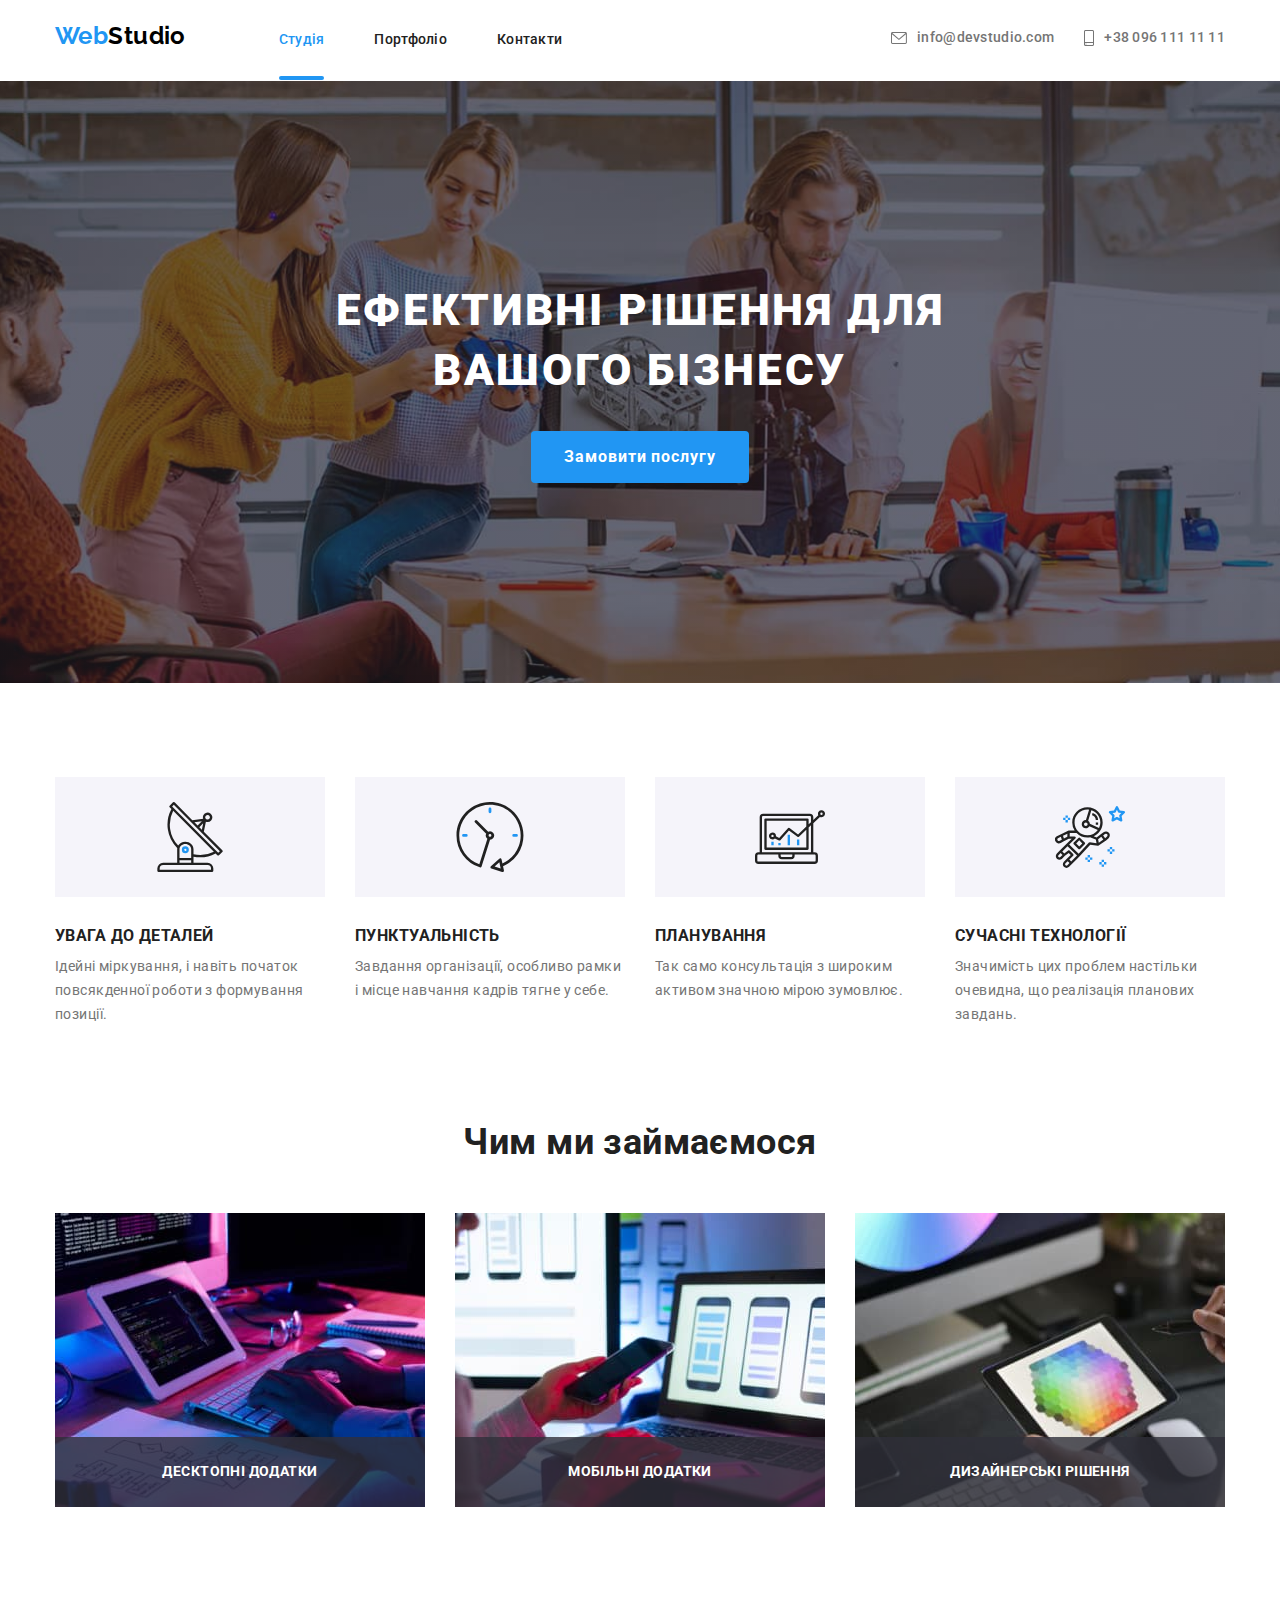
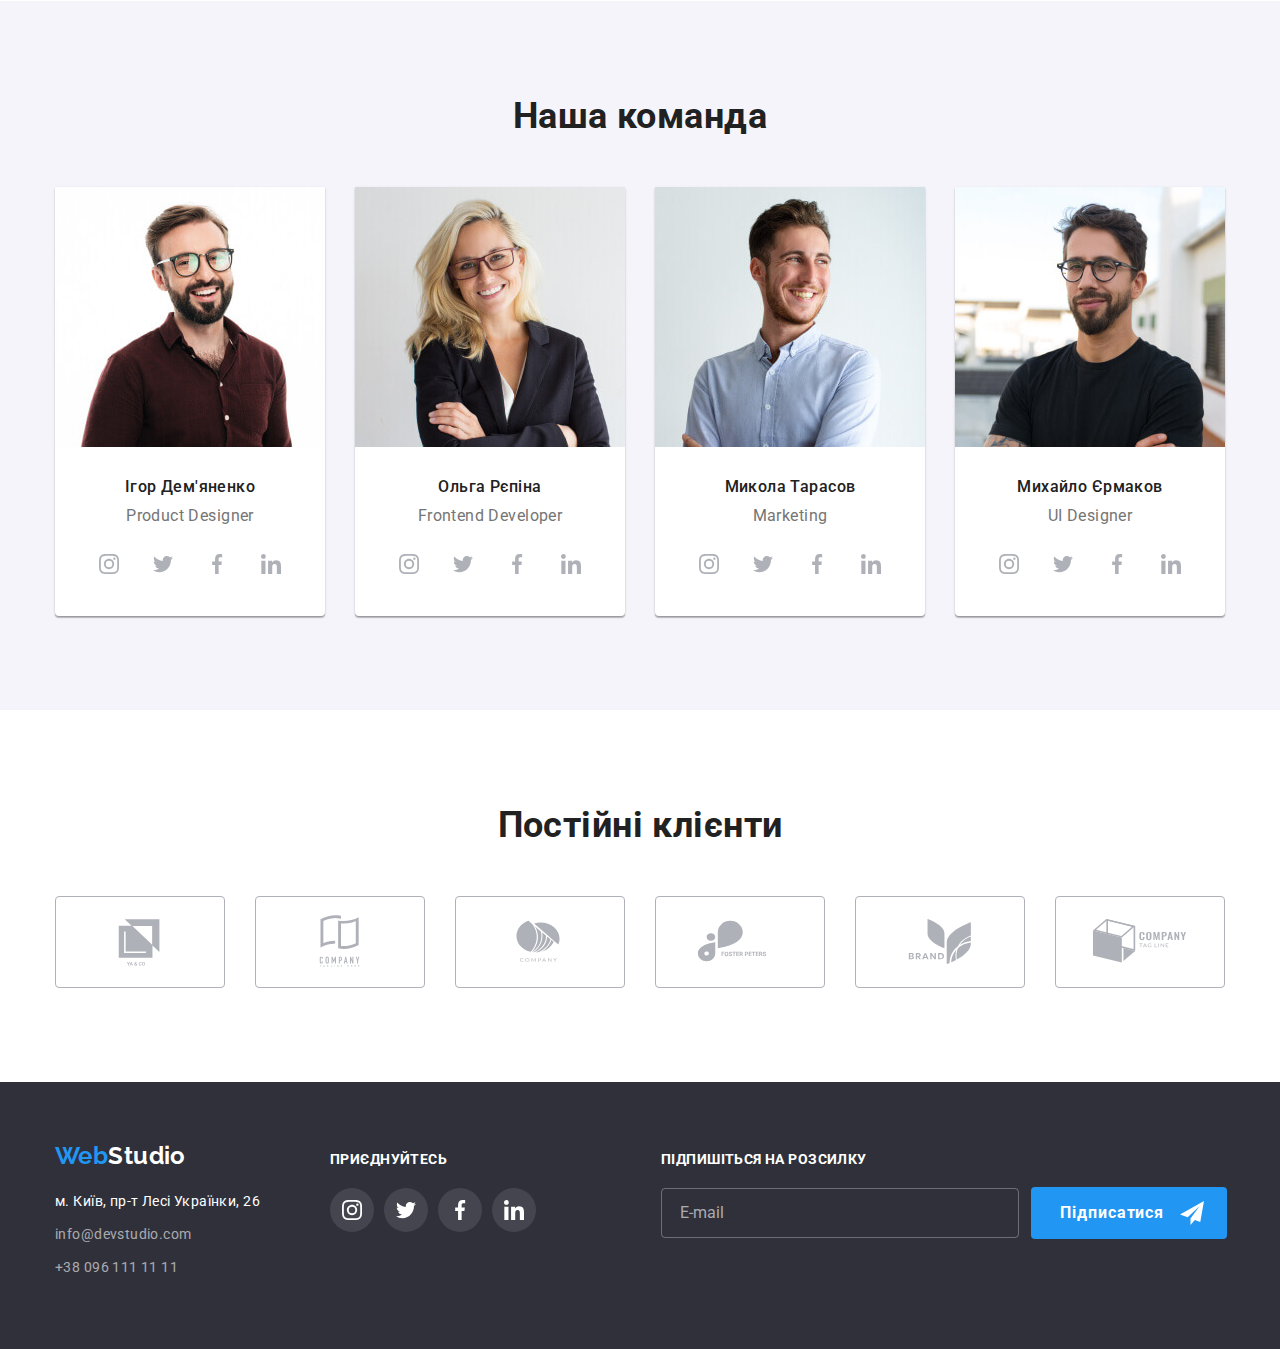
==== commit 9b174c5a: "правки, есть хедер, модалка, фотки" ====
--- a/index.html
+++ b/index.html
@@ -198,26 +198,21 @@
 
             <ul class="list team">
                 <li class="team-item">
-                    <!-- <picture>
-                        <source srcset="./images/1photo1px-mob.jpg 1x,
-                    ./images/1photo2px-mob.jpg 2x"
-                    media = "(min-width: 480px)">
-                    <source srcset="./images/1photo1px-tab.jpg 1x,
-                    ./images/1photo2px-tab.jpg 2x" media="(min-width: 768px)">
-                    <source srcset="./images/1photo1px-desk.jpg 1x,
-                    ./images/1photo2px-desk.jpg 2x" media="(min-width: 1200px)">
-                    </picture> -->
-                    <!-- <img class="section-photo" srcset="./images/1photo1px-mob.jpg 1x,
-                    ./images/1photo2px-mob.jpg 2x"  -->
-                    <img srcset="./images/1photo1px-mob.jpg 450w,
-                    ./images/1photo2px-mob.jpg 900w
-                    ./images/1photo1px-tab.jpg 354w
-                    ./images/1photo2px-tab.jpg 708w
-                    ./images/1photo1px-desk.jpg 270w
-                    ./images/1photo2px-desk.jpg 540w"
-                    sizes="(min-width:1200px) 270px, (min-width:768px) 354px, (min-width:480px) 450px, 100vw"
-                    class="section-photo"
-                    src="./images/1photo1px-mob.jpg" alt="Ігор Дем'яненко">
+                    <picture>
+                        <source srcset="
+                    	./images/pr-designer-desk-270@1x.jpg 1x,
+                    	./images/pr-designer-desk-270@2x.jpg 2x
+                    	" media="(min-width: 1200px)" />
+                        <source srcset="
+                    	./images/pr-designer-tab-354@1x.jpg 1x,
+                    	./images/pr-designer-tab-354@2x.jpg 2x
+                    	" media="(min-width: 768px)" />
+                        <source srcset="
+                    	./images/pr-designer-mob-450@1x.jpg  1x,
+                    	./images//pr-designer-mob-450@2x.jpg 2x
+                    	" media="(max-width: 767px)" />
+                        <img class="section-photo" src="./images/pr-designer-mob-450@1x.jpg" alt="фотографія Ігоря Дем'яненко" width="450" height="460" />
+                    </picture>
                     <div class="team-text">
                     <h3 class="section-names">Ігор Дем'яненко</h3>
                     <p lang="en" class="section-spec">Product Designer</p>
@@ -237,22 +232,21 @@
                     </div>
                 </li>
                 <li class="team-item">
-                    <!-- <picture>
-                        <source srcset="./images/2photo1px-mob.jpg 1x,
-                                        ./images/2photo2px-mob.jpg 2x" media="(min-width: 480px)">
-                        <source srcset="./images/2photo1px-tab.jpg 1x,
-                                        ./images/2photo2px-tab.jpg 2x" media="(min-width: 768px)">
-                        <source srcset="./images/2photo1px-desk.jpg 1x,
-                                        ./images/2photo2px-desk.jpg 2x" media="(min-width: 1200px)">
-                    </picture> -->
-                    <img srcset="./images/2photo1px-mob.jpg 450w,
-                                        ./images/2photo2px-mob.jpg 900w
-                                        ./images/2photo1px-tab.jpg 354w
-                                        ./images/2photo2px-tab.jpg 708w
-                                        ./images/2photo1px-desk.jpg 270w
-                                        ./images/2photo2px-desk.jpg 540w"
-                        sizes="(min-width:1200px) 270px, (min-width:768px) 354px, (min-width:480px) 450px, 100vw" class="section-photo"
-                        src="./images/2photo1px-mob.jpg" alt="Ольга Рєпіна">
+                    <picture>
+                        <source srcset="
+                    ./images/developer-desk-270@1x.jpg 1x,
+                    ./images/developer-desk-270@2x.jpg 2x
+                    " media="(min-width: 1200px)" />
+                        <source srcset="
+                    ./images/developer-tab-354@1x.jpg 1x,
+                    ./images/developer-tab-354@2x.jpg 2x
+                    " media="(min-width: 768px)" />
+                        <source srcset="
+                    ./images/developer-mob-450@1x.jpg 1x,
+                    ./images/developer-mob-450@2x.jpg 2x
+                    " media="(max-width: 767px)" />
+                        <img src="./images/developer-mob-450@1x.jpg" alt="фотографія Ольги Рєпіної" width="450" height="460" />
+                    </picture>
                     <div class="team-text">
                     <h3 class="section-names">Ольга Рєпіна</h3>
                     <p lang="en" class="section-spec">Frontend Developer</p>
@@ -277,22 +271,21 @@
                     </div>
                 </li>
                 <li class="team-item">
-                    <!-- <picture>
-                        <source srcset="./images/3photo1px-mob.jpg 1x,
-                                        ./images/3photo2px-mob.jpg 2x" media="(min-width: 480px)">
-                        <source srcset="./images/3photo1px-tab.jpg 1x,
-                                        ./images/3photo2px-tab.jpg 2x" media="(min-width: 768px)">
-                        <source srcset="./images/3photo1px-desk.jpg 1x,
-                                        ./images/3photo2px-desk.jpg 2x" media="(min-width: 1200px)">
-                    </picture> -->
-                    <img srcset="./images/3photo1px-mob.jpg 450w,
-                                                            ./images/3photo2px-mob.jpg 900w
-                                                            ./images/3photo1px-tab.jpg 354w
-                                                            ./images/3photo2px-tab.jpg 708w
-                                                            ./images/3photo1px-desk.jpg 270w
-                                                            ./images/3photo2px-desk.jpg 540w"
-                        sizes="(min-width:1200px) 270px, (min-width:768px) 354px, (min-width:480px) 450px, 100vw" class="section-photo"
-                        src="./images/2photo1px-mob.jpg" alt="Микола Тарасов">
+                    <picture>
+                        <source srcset="
+                ./images/marketing-desk-270@1x.jpg 1x,
+                ./images/marketing-desk-270@2x.jpg 2x
+                " media="(min-width: 1200px)" />
+                        <source srcset="
+                ./images/marketing-tab-354@1x.jpg 1x,
+                ./images/marketing-tab-354@2x.jpg 2x
+                " media="(min-width: 768px)" />
+                        <source srcset="
+                 ./images/marketing-mob-450@1x.jpg 1x,
+                 ./images/marketing-mob-450@2x.jpg 2x
+                 " media="(max-width: 767px)" />
+                        <img src="./images/marketing-mob-450@1x.jpg" alt="фотографія Миколи Тарасова" width="450" height="460" />
+                    </picture>
                     <div class="team-text">
                     <h3 class="section-names">Микола Тарасов</h3>
                     <p lang="en" class="section-spec">Marketing</p>
@@ -317,22 +310,21 @@
                     </div>
                 </li>
                 <li class="team-item">
-                    <!-- <picture>
-                        <source srcset="./images/4photo1px-mob.jpg 1x,
-                                        ./images/4photo2px-mob.jpg 2x" media="(min-width: 480px)">
-                        <source srcset="./images/4photo1px-tab.jpg 1x,
-                                        ./images/4photo2px-tab.jpg 2x" media="(min-width: 768px)">
-                        <source srcset="./images/4photo1px-desk.jpg 1x,
-                                        ./images/4photo2px-desk.jpg 2x" media="(min-width: 1200px)">
-                    </picture> -->
-                    <img srcset="./images/4photo1px-mob.jpg 450w,
-                                ./images/4photo2px-mob.jpg 900w
-                                ./images/4photo1px-tab.jpg 354w
-                                ./images/4photo2px-tab.jpg 708w
-                                ./images/4photo1px-desk.jpg 270w
-                                ./images/4photo2px-desk.jpg 540w"
-                        sizes="(min-width:1200px) 270px, (min-width:768px) 354px, (min-width:480px) 450px, 100vw" class="section-photo"
-                        src="./images/2photo1px-mob.jpg" alt="Михайло Єрмаков">
+                    <picture>
+                        <source srcset="
+                    	./images/ui-designer-desk-270@1x.jpg 1x,
+                    	./images/ui-designer-desk-270@2x.jpg 2x
+                    	" media="(min-width: 1200px)" />
+                        <source srcset="
+                    	./images/ui-designer-tab-354@1x.jpg 1x,
+                    	./images/ui-designer-tab-354@2x.jpg 2x
+                    	" media="(min-width: 768px)" />
+                        <source srcset="
+                    	./images/ui-designer-mob-450@1x.jpg 1x,
+                    	./images/ui-designer-mob-450@2x.jpg 2x
+                    	" media="(max-width: 767px)" />
+                        <img src="./images/ui-designer-mob-450@1x.jpg" alt="фотографія Михайла Єрмакова" width="450" height="460" />
+                    </picture>
                     <div class="team-text">
                     <h3 class="section-names">Михайло Єрмаков</h3>
                     <p lang="en" class="section-spec">UI Designer</p>
--- a/css/main.min.css
+++ b/css/main.min.css
@@ -1 +1 @@
-li,ul,p,h1,h2,h3,h4,h5,h6{margin:0;padding:0}.list{padding:0;margin:0;list-style:none}.section{padding-top:60px;padding-bottom:60px}@media screen and (min-width: 1200px){.section{padding-top:94px;padding-bottom:94px}}body{background-color:var(--primary-white-color);color:var(--primary-text-color);font-family:"Roboto",sans-serif;font-size:14px;letter-spacing:.03em}img{display:block;max-width:100%;height:auto;width:100%}.section-title{font-size:36px;line-height:1.17;text-align:center;color:var(--title-text-color);margin-top:0;margin-bottom:50px}.no-scroll{overflow:hidden}:root{--primary-text-color: #757575;--title-text-color: #212121;--accent-color: #2196f3;--primary-white-color: #ffffff;--logo-color: #000000;--hero-bg-color: #2F303A;--section-color: #F5F4FA;--header-border: #ececec;--image-border: #eeeeee;--bg-svg-color: #F5F4FA;--link-color: #AFB1B8}.hidden-title{position:absolute;width:1px;height:1px;margin:-1px;border:0;padding:0;white-space:nowrap;clip-path:inset(100%);clip:rect(0 0 0 0);overflow:hidden}.is-hidden{visibility:hidden;opacity:0;pointer-events:none}.container{margin:0 auto;padding-left:15px;padding-right:15px}@media screen and (min-width: 480px){.container{width:480px}}@media screen and (min-width: 768px){.container{width:768px}}@media screen and (min-width: 1200px){.container{width:1200px}}.hero__container{width:360px}@media screen and (min-width: 1200px){.hero__container{width:696px}}.hero__button{border:1px solid rgba(0,0,0,0);padding:10px 24px;cursor:pointer;background-color:var(--accent-color);font-family:inherit;font-weight:700;font-size:16px;line-height:1.88;letter-spacing:.06em;text-align:center;color:var(--primary-white-color);border-radius:4px;min-width:152px}@media screen and (min-width: 1200px){.hero__button{padding:10px 32px}}.backdrop{position:fixed;top:0;left:0;width:100%;height:100%;background-color:rgba(0,0,0,.1);opacity:1;transition:opacity 250ms cubic-bezier(0.4, 0, 0.2, 1)}.backdrop.is-hidden{visibility:hidden;opacity:0;pointer-events:none}.backdrop.is-hidden .modal{transform:translate(-50%, -50%) scale(0.9)}.modal{position:relative;margin-top:10px;margin-left:auto;margin-right:auto;width:90%;min-height:609px;padding:30px 15px;background-color:var(--primary-white-color);border-radius:4px}@media screen and (min-width: 480px){.modal{width:528px;min-height:581px;border-radius:4px;background-color:var(--primary-white-color);position:absolute;top:50%;left:50%;transform:translate(-50%, -50%) scale(1);transition:transform 250ms cubic-bezier(0.4, 0, 0.2, 1)}}@media screen and (min-width: 1200px){.modal{max-width:528px;max-height:581px}}.btn-modal{padding:0;width:30px;height:30px;cursor:pointer;background-color:var(--primary-white-color);box-sizing:border-box;position:absolute;border-radius:50%;border:1px solid rgba(0,0,0,.1);right:8px;top:8px}.btn-svg{position:absolute;top:50%;left:50%;transform:translate(-50%, -50%)}.btn-svg:hover,.btn-svg:focus{fill:var(--accent-color);transition:fill 250ms cubic-bezier(0.4, 0, 0.2, 1)}.modal-form{width:448px;margin-left:40px;margin-right:40px}.modal-title{margin-top:40px;margin-bottom:12px;text-align:center;font-style:normal;font-weight:700;font-size:20px;line-height:1.15;color:var(--title-text-color)}.form-field{margin-bottom:10px}.form-input-title{display:block;margin-bottom:4px;font-size:12px;line-height:1.17;letter-spacing:.01em;color:var(--primary-text-color)}.form-input{display:block;height:40px;border:1px solid rgba(33,33,33,.2);border-radius:4px;padding:11px 12px 11px 42px}@media screen and (min-width: 480px){.form-input{margin-left:auto;margin-right:auto;width:100%}}.form-input:hover,.form-input:focus{border-color:var(--accent-color);outline:none;transition:border-color 250ms cubic-bezier(0.4, 0, 0.2, 1)}.form-comment{height:120px;padding:12px 16px;border:1px solid rgba(33,33,33,.2);border-radius:4px;resize:none;margin-bottom:20px}@media screen and (min-width: 480px){.form-comment{width:100%}}.form-comment:hover,.form-comment:focus{border-color:var(--accent-color);outline:none;transition:border-color 250ms cubic-bezier(0.4, 0, 0.2, 1)}.form-href{color:var(--accent-color)}textarea::placeholder{font-size:12px;line-height:1.17;letter-spacing:.01em;color:rgba(117,117,117,.5)}.check-text{font-size:14px;color:#5a5d6b;display:flex;margin-bottom:30px}.check-text::before{content:"";width:16px;height:15px;border:2px solid #303030;border-radius:3px;margin-right:5px}.input-check:checked+.check-text::before{background-color:var(--accent-color);border:rgba(0,0,0,0);background-image:url(../images/chek.svg);background-position:center;background-repeat:no-repeat;background-size:auto;appearance:none}.check-text span{width:16px;height:15px;border:2px solid #303030;border-radius:3px;margin-right:5px;display:flex;align-items:center;justify-content:center;fill:rgba(0,0,0,0)}.input-wrap{position:relative}.input-icon{fill:var(--title-text-color);position:absolute;left:12px;top:50%;transform:translateY(-50%)}.form-input:hover+.input-icon,.form-input:focus+.input-icon{fill:var(--accent-color);transition:fill 250ms cubic-bezier(0.4, 0, 0.2, 1)}.modal-btn{padding:10px 52px;position:absolute;left:50%;transform:translateX(-50%)}.site-nav{display:flex;margin-left:93px;display:none}@media screen and (min-width: 768px){.site-nav{display:flex}}@media screen and (min-width: 768px){.site-nav .site-nav__item:nth-child(-n+3){margin-right:50px}}@media screen and (min-width: 1200px){.site-nav .site-nav__item:not(:last-child){margin-right:50px}}.main-nav{display:flex;align-items:center;justify-content:space-between}.header{border-bottom:1px solid var(--header-border)}.site-nav__link{transition:color 250ms cubic-bezier(0.4, 0, 0.2, 1)}.site-nav .site-nav__link{display:flex;padding-top:32px;padding-bottom:32px;color:var(--title-text-color);text-decoration:none;font-weight:500;line-height:1.14;letter-spacing:.02em}.site-nav .site-nav__link:hover,.site-nav .site-nav__link:focus{color:var(--accent-color)}.link-address{transition:color 250ms cubic-bezier(0.4, 0, 0.2, 1)}@media screen and (min-width: 1200px){.link-address{padding-top:25px;padding-bottom:25px}}.site-nav .link-address{display:flex;color:var(--title-text-color);text-decoration:none;font-weight:500;line-height:1.14;letter-spacing:.02em}.site-nav .link-address:hover,.site-nav .link-address:focus{color:var(--accent-color)}.item-address{margin-bottom:10px}.site-nav .site-nav__link.current{color:var(--accent-color)}.current{position:relative}.current::after{content:"";display:block;width:100%;height:4px;border-radius:2px;position:absolute;bottom:0;left:0;background-color:var(--accent-color)}.current::after:hover::after,.current::after:focus::after{background-color:var(--accent-color)}.general-communication{margin-left:0}.general-communication:hover,.general-communication:focus{color:var(--accent-color)}.site-nav .general-communication{display:flex;align-items:center;text-decoration:none;font-weight:500;line-height:1.14;letter-spacing:.02em;color:var(--primary-text-color);transition:color 250ms cubic-bezier(0.4, 0, 0.2, 1)}.site-nav-table{display:block;padding-top:21px;padding-bottom:21px;margin-left:96px}@media screen and (min-width: 768px){.site-nav-table{padding-top:0;padding-bottom:0}}@media screen and (min-width: 1200px){.site-nav-table{display:flex;padding-top:0;padding-bottom:0;margin-left:0}}.site-nav__icon{fill:var(--primary-text-color);margin-right:10px;transition:fill 250ms cubic-bezier(0.4, 0, 0.2, 1)}.site-nav__icon:hover,.site-nav__icon:focus{fill:var(--accent-color)}.site-nav__communication:hover .site-nav__icon,.site-nav__communication:focus .site-nav__icon{color:var(--accent-color);fill:var(--accent-color)}.menu-open{background-color:rgba(0,0,0,0);border:none;cursor:pointer}@media screen and (min-width: 768px){.menu-open{display:none}}.menu-button{background-color:rgba(0,0,0,0);border:none;cursor:pointer}@media screen and (min-width: 768px){.menu-button{display:none}}.menu-button .icon-cross{display:none}.menu-button.is-open .icon-cross{display:block}.menu-button.is-open .icon-menu{display:none}.mob-menu{position:fixed;z-index:1;width:100vw;height:100vh;top:0;background-color:#fff;padding-top:10px;padding-bottom:48px;padding-left:40px;padding-right:15px}.mob-menu>.mob-container{height:100%;display:flex;flex-direction:column;justify-content:space-between;overflow:auto}.menu-close{background-color:rgba(0,0,0,0);border:none;display:flex;margin-left:auto}@media screen and (min-width: 768px){.menu-close{display:none}}.mob-list-link{text-decoration:none;font-weight:500;font-size:40px;line-height:1.18;letter-spacing:.02em;color:#212121}.mob-list-link:hover,.mob-list-link:focus{color:var(--accent-color)}.mob-list-item:not(:last-child){margin-bottom:32px}.mob-list-tel{text-decoration:none;font-weight:500;font-size:40px;line-height:1.18;letter-spacing:.02em;color:var(--accent-color)}.mob-list-mail{text-decoration:none;font-weight:500;font-size:24px;line-height:1.17;letter-spacing:.02em;color:#757575}.mob-list-item-mail{margin-bottom:64px}.mob-list-item-soc{text-decoration:none;font-weight:500;font-size:18px;line-height:1.2;letter-spacing:.02em;color:var(--accent-color)}.mob-link-current{color:var(--accent-color)}.mob-soc-list{display:flex;flex-wrap:wrap}.mob-list-soc:not(:last-child){padding-right:10px;border-right:1px solid rgba(33,33,33,.2)}.mob-list-soc:not(:first-child){padding-left:10px}.logo{color:var(--logo-color);text-decoration:none;font-family:"Raleway";font-weight:700;font-size:24px;line-height:1.17;padding-top:16px;padding-bottom:16px}.logo__item{color:var(--accent-color)}.logo-web-foot{color:var(--primary-white-color)}.hero{background-color:var(--hero-bg-color);text-align:center;padding:118px 0;display:flex;align-items:center}@media screen and (min-width: 768px){.hero{padding:118px 0}}@media screen and (min-width: 1200px){.hero{padding:200px 0}}.hero__title{max-width:696px;font-weight:900;font-size:26px;line-height:1.62;letter-spacing:.06em;text-transform:uppercase;color:var(--primary-white-color);margin-bottom:30px;text-align:center}@media screen and (min-width: 1200px){.hero__title{font-size:44px;line-height:1.36}}.overlay{max-width:1600px;height:auto;margin-left:auto;margin-right:auto;background-position:center;background-size:cover;background-repeat:no-repeat;background-image:linear-gradient(to right, rgba(47, 48, 58, 0.4) 0%, rgba(47, 48, 58, 0.4) 100%),url("../images/hero1px-mob.jpg")}@media(min-device-pixel-ratio: 2),(min-resolution: 192dpi),(min-resolution: 2dppx){.overlay{background-image:linear-gradient(to right, rgba(47, 48, 58, 0.4) 0%, rgba(47, 48, 58, 0.4) 100%),url("../images/hero2px-mob.jpg")}}@media screen and (min-width: 768px){.overlay{background-image:linear-gradient(to right, rgba(47, 48, 58, 0.4) 0%, rgba(47, 48, 58, 0.4) 100%),url("../images/hero1px-tab.jpg")}}@media screen and (min-width: 768px)and (min-device-pixel-ratio: 2),screen and (min-width: 768px)and (min-resolution: 192dpi),screen and (min-width: 768px)and (min-resolution: 2dppx){.overlay{background-image:linear-gradient(to right, rgba(47, 48, 58, 0.4) 0%, rgba(47, 48, 58, 0.4) 100%),url("../images/hero2px-tab.jpg")}}@media screen and (min-width: 1200px){.overlay{background-image:linear-gradient(to right, rgba(47, 48, 58, 0.4) 0%, rgba(47, 48, 58, 0.4) 100%),url("../images/hero1px-desk.jpg")}}@media screen and (min-width: 1200px)and (min-device-pixel-ratio: 2),screen and (min-width: 1200px)and (min-resolution: 192dpi),screen and (min-width: 1200px)and (min-resolution: 2dppx){.overlay{background-image:linear-gradient(to right, rgba(47, 48, 58, 0.4) 0%, rgba(47, 48, 58, 0.4) 100%),url("../images/hero2px-desk.jpg")}}.benefits__list{display:flex;flex-wrap:wrap;gap:30px}.benefits__title{line-height:1.14;text-transform:uppercase;color:var(--title-text-color);margin-top:0;margin-bottom:10px;text-align:center}@media screen and (min-width: 768px){.benefits__title{text-align:left}}@media screen and (min-width: 1200px){.benefits__title{text-align:left}}.benefits__text{line-height:1.71;margin-top:0;margin-bottom:0;text-align:left}@media screen and (min-width: 768px){.benefits__text{width:354px}}@media screen and (min-width: 1200px){.benefits__text{width:270px}}.benefits__img{height:120px;background-color:var(--bg-svg-color);margin-bottom:30px;display:flex;justify-content:center;align-items:center}@media screen and (min-width: 768px){.benefits__img{width:354px}}@media screen and (min-width: 1200px){.benefits__img{width:270px}}.photo-list{display:flex;gap:30px}.photo-p{position:relative}.photo-descr-text{margin:0;position:absolute;font-style:normal;font-weight:700;line-height:1.14;text-align:center;text-transform:uppercase;color:var(--primary-white-color);background-color:rgba(47,48,58,.8);width:370px;height:70px;display:flex;justify-content:center;align-items:center;bottom:0}.top-what{padding-top:0;display:none}@media screen and (min-width: 1200px){.top-what{display:block}}.team{display:flex;flex-wrap:wrap;gap:30px}.team-item{text-align:center;background:#fff;box-shadow:0px 1px 3px rgba(0,0,0,.12),0px 1px 1px rgba(0,0,0,.14),0px 2px 1px rgba(0,0,0,.2);border-radius:0px 0px 4px 4px}@media screen and (min-width: 768px){.team-item{width:354px}}@media screen and (min-width: 1200px){.team-item{width:270px}}.team-section{background-color:var(--section-color)}.team-text{padding:30px 32px}.section-names{font-weight:500;font-size:16px;line-height:1.19;color:var(--title-text-color);margin-top:0;margin-bottom:10px}.section-spec{font-size:16px;line-height:1.19;margin-top:0;margin-bottom:16px}.team-link{height:44px;width:44px;background-color:var(--primary-white-color);border-radius:50%;display:flex;justify-content:center;align-items:center;transition:background-color 250ms cubic-bezier(0.4, 0, 0.2, 1)}.team-link:hover,.team-link:focus{background-color:var(--accent-color)}.team-list{display:flex;justify-content:center;gap:10px}.team-svg{fill:var(--link-color);transition:fill 250ms cubic-bezier(0.4, 0, 0.2, 1)}.team-svg:hover,.team-svg:focus{fill:var(--primary-white-color)}.footer-link:hover .team-svg,.footer-link:focus .team-svg{fill:var(--primary-white-color);background-color:var(--accent-color)}.team-link:hover .team-svg,.team-link:focus .team-svg{fill:var(--primary-white-color);background-color:var(--accent-color)}.clients-svg{fill:var(--link-color);transition:fill 250ms cubic-bezier(0.4, 0, 0.2, 1)}.clients-svg:hover,.clients-svg:focus{fill:var(--accent-color)}.clients-link:hover .clients-svg,.clients-link:focus .clients-svg{fill:var(--accent-color)}.clients-link{border:1px solid #afb1b8;border-radius:4px;width:210px;height:92px;display:flex;justify-content:center;align-items:center;transition:border 250ms cubic-bezier(0.4, 0, 0.2, 1)}.clients-link:hover,.clients-link:focus{fill:var(--accent-color);border:1px solid var(--accent-color)}@media screen and (min-width: 768px){.clients-link{width:226px}}@media screen and (min-width: 1200px){.clients-link{width:170px}}.clients-logos{display:flex;flex-wrap:wrap;gap:30px;justify-content:center}.footer{background-color:var(--hero-bg-color);padding-top:60px;padding-bottom:60px}.lp{display:block;margin-bottom:20px;padding-top:0;padding-bottom:0}@media screen and (min-width: 1200px){.lp{text-align:left}}.footer-address{width:232px;text-decoration:none;line-height:1.71;color:var(--primary-white-color);font-style:normal;transition:color 250ms cubic-bezier(0.4, 0, 0.2, 1)}.footer-address:hover,.footer-address:focus{color:var(--accent-color)}.footer-mail-tel{text-decoration:none;line-height:1.71;color:rgba(255,255,255,.6);font-style:normal;transition:color 250ms cubic-bezier(0.4, 0, 0.2, 1)}.footer-mail-tel:hover,.footer-mail-tel:focus{color:var(--accent-color)}.list-item-f{margin-top:0;margin-bottom:9px}@media screen and (min-width: 1200px){.list-item-f{text-align:left}}.footer-title{text-decoration:none;font-style:normal;line-height:1.14;text-transform:uppercase;color:var(--primary-white-color);margin-bottom:20px;font-size:14px}@media screen and (min-width: 1200px){.footer-title{text-align:left}}@media screen and (min-width: 1200px){.title-form{margin-left:55px}}.u{margin-bottom:60px}@media screen and (min-width: 768px){.u{margin-bottom:0}}.footer-poz{flex-wrap:wrap;align-items:center;justify-content:center;gap:70px}@media screen and (min-width: 768px){.footer-poz{display:flex;align-items:baseline}}@media screen and (min-width: 1200px){.footer-poz{justify-content:flex-start}}.footer-join{display:block;text-align:center;justify-content:center;align-items:center;padding:auto}.footer-link{height:44px;width:44px;background:rgba(255,255,255,.1);border-radius:50%;display:flex;justify-content:center;align-items:center;transition:background-color 250ms cubic-bezier(0.4, 0, 0.2, 1)}.footer-link:hover,.footer-link:focus{background-color:var(--accent-color)}.footer-svg{background-position:center;fill:var(--primary-white-color)}.footer-svg:hover,.footer-svg:focus{fill:var(--primary-white-color)}.footer-form-field{position:relative}.footer-form{padding-left:0;padding-right:0;display:block;align-items:center}.footer-form-input{width:100%;height:50px;background-color:rgba(0,0,0,0);border:1px solid rgba(255,255,255,.3);border-radius:4px;margin-right:12px}@media screen and (min-width: 1200px){.footer-form-input{width:450px}}@media screen and (min-width: 1200px){.footer-form-input{width:358px;margin-left:55px}}.footer-form-input::placeholder{font-size:16px;line-height:1.25;color:rgba(255,255,255,.6);padding-top:15px;padding-left:16px}.footer-form-input:not(:placeholder-shown){color:var(--primary-white-color);border-color:var(--accent-color);outline:none}.form-label{position:absolute;top:15px;left:16px;font-size:16px;line-height:1.25;color:rgba(255,255,255,.6)}.footer-btn{margin:0 auto;margin-top:30px;padding:10px 62px 10px 28px}@media screen and (max-width: 480px){.footer-btn{padding-right:70px}}@media screen and (min-width: 768px){.footer-btn{margin-left:140px;margin-right:140px}}@media screen and (min-width: 1200px){.footer-btn{position:absolute;top:-62%;left:67%}}.footer-form-svg{position:absolute;right:35%;bottom:10%}@media screen and (min-width: 1200px){.footer-form-svg{left:135%;top:13px}}.ex-filter{display:flex;justify-content:center;margin-bottom:50px}.filter-button{border-radius:4px;padding:6px 22px;background-color:var(--section-color);font-family:inherit;font-weight:500;font-size:16px;line-height:1.62;color:var(--title-text-color);cursor:pointer;border:none;transition:background-color 250ms cubic-bezier(0.4, 0, 0.2, 1),color 250ms cubic-bezier(0.4, 0, 0.2, 1),box-shadow 250ms cubic-bezier(0.4, 0, 0.2, 1)}.filter-button:hover,.filter-button:focus{background-color:var(--accent-color);color:var(--primary-white-color);box-shadow:0px 3px 1px rgba(0,0,0,.1),0px 1px 2px rgba(0,0,0,.08),0px 2px 2px rgba(0,0,0,.12);cursor:pointer}.but-item{margin-right:8px}.but-item:last-child{margin-right:0}.examples-list{display:flex;flex-wrap:wrap}.ex-item{box-sizing:border-box;width:370px;margin-right:30px;margin-bottom:30px;background:var(--primary-white-color)}.ex-item:nth-child(3n){margin-right:0}.ex-item:nth-child(n+7){margin-bottom:0}.ex-text-cont{padding:20px 24px;border-bottom:1px solid var(--image-border);border-left:1px solid var(--image-border);border-right:1px solid var(--image-border)}.ex-hover-text{font-size:18px;line-height:1.56;letter-spacing:.03em;color:var(--primary-white-color)}.ex-hidden{position:relative;overflow:hidden}.ex-hover{position:absolute;background-color:rgba(33,150,243,.9);width:370px;height:294px;padding:63px 24px;text-align:flex-start;display:flex;justify-content:center;align-items:center;transition:transform 250ms cubic-bezier(0.4, 0, 0.2, 1)}.ex-link:hover .ex-hover,.ex-link:focus .ex-hover{transform:translateY(-100%)}.examples-title{font-size:18px;line-height:2;letter-spacing:.06em;color:var(--title-text-color);margin-top:0;margin-bottom:0}.examples-text{font-size:16px;line-height:1.88;margin-top:0;margin-bottom:0;color:var(--primary-text-color)}.ex-link{display:inline-block;text-decoration:none;transition:box-shadow 250ms cubic-bezier(0.4, 0, 0.2, 1)}.ex-link:hover,.ex-link:focus{box-shadow:0px 1px 1px rgba(0,0,0,.12),0px 4px 4px rgba(0,0,0,.06),1px 4px 6px rgba(0,0,0,.16)}/*# sourceMappingURL=main.min.css.map */+li,ul,p,h1,h2,h3,h4,h5,h6{margin:0;padding:0}.list{padding:0;margin:0;list-style:none}.section{padding-top:60px;padding-bottom:60px}@media screen and (min-width: 1200px){.section{padding-top:94px;padding-bottom:94px}}body{background-color:var(--primary-white-color);color:var(--primary-text-color);font-family:"Roboto",sans-serif;font-size:14px;letter-spacing:.03em}img{display:block;max-width:100%;height:auto;width:100%}.section-title{font-size:36px;line-height:1.17;text-align:center;color:var(--title-text-color);margin-top:0;margin-bottom:50px}.no-scroll{overflow:hidden}:root{--primary-text-color: #757575;--title-text-color: #212121;--accent-color: #2196f3;--primary-white-color: #ffffff;--logo-color: #000000;--hero-bg-color: #2F303A;--section-color: #F5F4FA;--header-border: #ececec;--image-border: #eeeeee;--bg-svg-color: #F5F4FA;--link-color: #AFB1B8}.hidden-title{position:absolute;width:1px;height:1px;margin:-1px;border:0;padding:0;white-space:nowrap;clip-path:inset(100%);clip:rect(0 0 0 0);overflow:hidden}.is-hidden{visibility:hidden;opacity:0;pointer-events:none}.container{margin:0 auto;padding-left:15px;padding-right:15px}@media screen and (min-width: 480px){.container{width:480px}}@media screen and (min-width: 768px){.container{width:768px}}@media screen and (min-width: 1200px){.container{width:1200px}}.hero__container{width:360px}@media screen and (min-width: 1200px){.hero__container{width:696px}}.hero__button{border:1px solid rgba(0,0,0,0);padding:10px 24px;cursor:pointer;background-color:var(--accent-color);font-family:inherit;font-weight:700;font-size:16px;line-height:1.88;letter-spacing:.06em;text-align:center;color:var(--primary-white-color);border-radius:4px;min-width:152px}@media screen and (min-width: 1200px){.hero__button{padding:10px 32px}}.backdrop{position:fixed;top:0;left:0;width:100%;height:100%;background-color:rgba(0,0,0,.1);opacity:1;transition:opacity 250ms cubic-bezier(0.4, 0, 0.2, 1)}.backdrop.is-hidden{visibility:hidden;opacity:0;pointer-events:none}.backdrop.is-hidden .modal{transform:translate(-50%, -50%) scale(0.9)}.modal{position:absolute;width:90%;padding:30px 15px;background-color:var(--primary-white-color);border-radius:4px}@media screen and (min-width: 480px){.modal{width:528px;min-height:581px;border-radius:4px;background-color:var(--primary-white-color);position:absolute;top:50%;left:50%;transform:translate(-50%, -50%) scale(1);transition:transform 250ms cubic-bezier(0.4, 0, 0.2, 1)}}@media screen and (min-width: 1200px){.modal{max-width:528px}}.btn-modal{padding:0;width:30px;height:30px;cursor:pointer;background-color:var(--primary-white-color);box-sizing:border-box;position:absolute;border-radius:50%;border:1px solid rgba(0,0,0,.1);right:8px;top:8px}.btn-svg{position:absolute;top:50%;left:50%;transform:translate(-50%, -50%)}.btn-svg:hover,.btn-svg:focus{fill:var(--accent-color);transition:fill 250ms cubic-bezier(0.4, 0, 0.2, 1)}.modal-form{padding:0 40px 40px 40px}.modal-title{margin-top:40px;margin-bottom:12px;text-align:center;font-style:normal;font-weight:700;font-size:20px;line-height:1.15;color:var(--title-text-color)}.form-field{margin-bottom:10px}.form-input-title{display:block;margin-bottom:4px;font-size:12px;line-height:1.17;letter-spacing:.01em;color:var(--primary-text-color)}.form-input{display:block;width:100%;height:40px;border:1px solid rgba(33,33,33,.2);border-radius:4px;padding:11px 12px 11px 42px}@media screen and (min-width: 480px){.form-input{margin-left:auto;margin-right:auto;width:100%}}.form-input:hover,.form-input:focus{border-color:var(--accent-color);outline:none;transition:border-color 250ms cubic-bezier(0.4, 0, 0.2, 1)}.form-comment{width:100%;height:120px;padding:12px 16px;border:1px solid rgba(33,33,33,.2);border-radius:4px;resize:none;margin-bottom:20px}@media screen and (min-width: 480px){.form-comment{width:100%}}.form-comment:hover,.form-comment:focus{border-color:var(--accent-color);outline:none;transition:border-color 250ms cubic-bezier(0.4, 0, 0.2, 1)}.form-href{color:var(--accent-color)}textarea::placeholder{font-size:12px;line-height:1.17;letter-spacing:.01em;color:rgba(117,117,117,.5)}.check-text{font-size:14px;color:#5a5d6b;display:flex;margin-bottom:30px}.check-text::before{content:"";width:16px;height:15px;border:2px solid #303030;border-radius:3px;margin-right:5px}.input-check:checked+.check-text::before{background-color:var(--accent-color);border:rgba(0,0,0,0);background-image:url(../images/chek.svg);background-position:center;background-repeat:no-repeat;background-size:auto;appearance:none}.check-text span{width:16px;height:15px;border:2px solid #303030;border-radius:3px;margin-right:5px;display:flex;align-items:center;justify-content:center;fill:rgba(0,0,0,0)}.input-wrap{position:relative}.input-icon{fill:var(--title-text-color);position:absolute;left:12px;top:50%;transform:translateY(-50%)}.form-input:hover+.input-icon,.form-input:focus+.input-icon{fill:var(--accent-color);transition:fill 250ms cubic-bezier(0.4, 0, 0.2, 1)}.modal-btn{display:flex;align-items:center;justify-content:center;padding:10px 52px;margin:0 auto}.site-nav{display:flex;margin-left:93px;display:none}@media screen and (min-width: 768px){.site-nav{display:flex;gap:50px}}.main-nav{display:flex;align-items:center;justify-content:space-between}@media screen and (min-width: 1200px){.main-nav{align-items:baseline}}.header{border-bottom:1px solid var(--header-border)}.site-nav__link{transition:color 250ms cubic-bezier(0.4, 0, 0.2, 1)}.site-nav .site-nav__link{display:flex;padding-top:32px;padding-bottom:32px;color:var(--title-text-color);text-decoration:none;font-weight:500;line-height:1.14;letter-spacing:.02em}.site-nav .site-nav__link:hover,.site-nav .site-nav__link:focus{color:var(--accent-color)}.link-address{transition:color 250ms cubic-bezier(0.4, 0, 0.2, 1)}@media screen and (min-width: 1200px){.link-address{padding-top:25px;padding-bottom:25px}}.site-nav .link-address{display:flex;color:var(--title-text-color);text-decoration:none;font-weight:500;line-height:1.14;letter-spacing:.02em}.site-nav .link-address:hover,.site-nav .link-address:focus{color:var(--accent-color)}.item-address{margin-bottom:10px}.site-nav .site-nav__link.current{color:var(--accent-color)}.current{position:relative}.current::after{content:"";display:block;width:100%;height:4px;border-radius:2px;position:absolute;bottom:0;left:0;background-color:var(--accent-color)}.current::after:hover::after,.current::after:focus::after{background-color:var(--accent-color)}.general-communication{margin-left:0}.general-communication:hover,.general-communication:focus{color:var(--accent-color)}.site-nav .general-communication{display:flex;align-items:center;text-decoration:none;font-weight:500;line-height:1.14;letter-spacing:.02em;color:var(--primary-text-color);transition:color 250ms cubic-bezier(0.4, 0, 0.2, 1)}.site-nav-table{display:block;padding-top:21px;padding-bottom:21px;margin-left:auto}@media screen and (min-width: 768px){.site-nav-table{padding-top:0;padding-bottom:0}}@media screen and (min-width: 1200px){.site-nav-table{display:flex;column-gap:30px;padding-top:0;padding-bottom:0;margin-left:0}}.site-nav__icon{fill:var(--primary-text-color);margin-right:10px;transition:fill 250ms cubic-bezier(0.4, 0, 0.2, 1)}.site-nav__icon:hover,.site-nav__icon:focus{fill:var(--accent-color)}.site-nav__communication:hover .site-nav__icon,.site-nav__communication:focus .site-nav__icon{color:var(--accent-color);fill:var(--accent-color)}.menu-open{background-color:rgba(0,0,0,0);border:none;cursor:pointer}@media screen and (min-width: 768px){.menu-open{display:none}}.menu-button{background-color:rgba(0,0,0,0);border:none;cursor:pointer}@media screen and (min-width: 768px){.menu-button{display:none}}.menu-button .icon-cross{display:none}.menu-button.is-open .icon-cross{display:block}.menu-button.is-open .icon-menu{display:none}.mob-menu{position:fixed;z-index:1;width:100vw;height:100vh;top:0;background-color:#fff;padding-top:10px;padding-bottom:48px;padding-left:40px;padding-right:15px}.mob-menu>.mob-container{height:100%;display:flex;flex-direction:column;justify-content:space-between;overflow:auto}.menu-close{background-color:rgba(0,0,0,0);border:none;display:flex;margin-left:auto}@media screen and (min-width: 768px){.menu-close{display:none}}.mob-list-link{text-decoration:none;font-weight:500;font-size:40px;line-height:1.18;letter-spacing:.02em;color:#212121}.mob-list-link:hover,.mob-list-link:focus{color:var(--accent-color)}.mob-list-item:not(:last-child){margin-bottom:32px}.mob-list-tel{text-decoration:none;font-weight:500;font-size:40px;line-height:1.18;letter-spacing:.02em;color:var(--accent-color)}.mob-list-mail{text-decoration:none;font-weight:500;font-size:24px;line-height:1.17;letter-spacing:.02em;color:#757575}.mob-list-item-mail{margin-bottom:64px}.mob-list-item-soc{text-decoration:none;font-weight:500;font-size:18px;line-height:1.2;letter-spacing:.02em;color:var(--accent-color)}.mob-link-current{color:var(--accent-color)}.mob-soc-list{display:flex;flex-wrap:wrap}.mob-list-soc:not(:last-child){padding-right:10px;border-right:1px solid rgba(33,33,33,.2)}.mob-list-soc:not(:first-child){padding-left:10px}.logo{color:var(--logo-color);text-decoration:none;font-family:"Raleway";font-weight:700;font-size:24px;line-height:1.17;padding-top:16px;padding-bottom:16px}.logo__item{color:var(--accent-color)}.logo-web-foot{color:var(--primary-white-color)}.hero{background-color:var(--hero-bg-color);text-align:center;padding:118px 0;display:flex;align-items:center}@media screen and (min-width: 768px){.hero{padding:118px 0}}@media screen and (min-width: 1200px){.hero{padding:200px 0}}.hero__title{max-width:696px;font-weight:900;font-size:26px;line-height:1.62;letter-spacing:.06em;text-transform:uppercase;color:var(--primary-white-color);margin-bottom:30px;text-align:center}@media screen and (min-width: 1200px){.hero__title{font-size:44px;line-height:1.36}}.overlay{max-width:1600px;height:auto;margin-left:auto;margin-right:auto;background-position:center;background-size:cover;background-repeat:no-repeat;background-image:linear-gradient(to right, rgba(47, 48, 58, 0.4) 0%, rgba(47, 48, 58, 0.4) 100%),url("../images/hero1px-mob.jpg")}@media(min-device-pixel-ratio: 2),(min-resolution: 192dpi),(min-resolution: 2dppx){.overlay{background-image:linear-gradient(to right, rgba(47, 48, 58, 0.4) 0%, rgba(47, 48, 58, 0.4) 100%),url("../images/hero2px-mob.jpg")}}@media screen and (min-width: 768px){.overlay{background-image:linear-gradient(to right, rgba(47, 48, 58, 0.4) 0%, rgba(47, 48, 58, 0.4) 100%),url("../images/hero1px-tab.jpg")}}@media screen and (min-width: 768px)and (min-device-pixel-ratio: 2),screen and (min-width: 768px)and (min-resolution: 192dpi),screen and (min-width: 768px)and (min-resolution: 2dppx){.overlay{background-image:linear-gradient(to right, rgba(47, 48, 58, 0.4) 0%, rgba(47, 48, 58, 0.4) 100%),url("../images/hero2px-tab.jpg")}}@media screen and (min-width: 1200px){.overlay{background-image:linear-gradient(to right, rgba(47, 48, 58, 0.4) 0%, rgba(47, 48, 58, 0.4) 100%),url("../images/hero1px-desk.jpg")}}@media screen and (min-width: 1200px)and (min-device-pixel-ratio: 2),screen and (min-width: 1200px)and (min-resolution: 192dpi),screen and (min-width: 1200px)and (min-resolution: 2dppx){.overlay{background-image:linear-gradient(to right, rgba(47, 48, 58, 0.4) 0%, rgba(47, 48, 58, 0.4) 100%),url("../images/hero2px-desk.jpg")}}.benefits__list{display:flex;flex-wrap:wrap;gap:30px}.benefits__title{line-height:1.14;text-transform:uppercase;color:var(--title-text-color);margin-top:0;margin-bottom:10px;text-align:center}@media screen and (min-width: 768px){.benefits__title{text-align:left}}@media screen and (min-width: 1200px){.benefits__title{text-align:left}}.benefits__text{line-height:1.71;margin-top:0;margin-bottom:0;text-align:left}@media screen and (min-width: 768px){.benefits__text{width:354px}}@media screen and (min-width: 1200px){.benefits__text{width:270px}}.benefits__img{height:120px;background-color:var(--bg-svg-color);margin-bottom:30px;display:flex;justify-content:center;align-items:center}@media screen and (min-width: 768px){.benefits__img{width:354px}}@media screen and (min-width: 1200px){.benefits__img{width:270px}}.photo-list{display:flex;gap:30px}.photo-p{position:relative}.photo-descr-text{margin:0;position:absolute;font-style:normal;font-weight:700;line-height:1.14;text-align:center;text-transform:uppercase;color:var(--primary-white-color);background-color:rgba(47,48,58,.8);width:370px;height:70px;display:flex;justify-content:center;align-items:center;bottom:0}.top-what{padding-top:0;display:none}@media screen and (min-width: 1200px){.top-what{display:block}}.team{display:flex;flex-wrap:wrap;gap:30px}.team-item{text-align:center;background:#fff;box-shadow:0px 1px 3px rgba(0,0,0,.12),0px 1px 1px rgba(0,0,0,.14),0px 2px 1px rgba(0,0,0,.2);border-radius:0px 0px 4px 4px}@media screen and (min-width: 768px){.team-item{width:354px}}@media screen and (min-width: 1200px){.team-item{width:270px}}.team-section{background-color:var(--section-color)}.team-text{padding:30px 32px}.section-names{font-weight:500;font-size:16px;line-height:1.19;color:var(--title-text-color);margin-top:0;margin-bottom:10px}.section-spec{font-size:16px;line-height:1.19;margin-top:0;margin-bottom:16px}.team-link{height:44px;width:44px;background-color:var(--primary-white-color);border-radius:50%;display:flex;justify-content:center;align-items:center;transition:background-color 250ms cubic-bezier(0.4, 0, 0.2, 1)}.team-link:hover,.team-link:focus{background-color:var(--accent-color)}.team-list{display:flex;justify-content:center;gap:10px}.team-svg{fill:var(--link-color);transition:fill 250ms cubic-bezier(0.4, 0, 0.2, 1)}.team-svg:hover,.team-svg:focus{fill:var(--primary-white-color)}.footer-link:hover .team-svg,.footer-link:focus .team-svg{fill:var(--primary-white-color);background-color:var(--accent-color)}.team-link:hover .team-svg,.team-link:focus .team-svg{fill:var(--primary-white-color);background-color:var(--accent-color)}.clients-svg{fill:var(--link-color);transition:fill 250ms cubic-bezier(0.4, 0, 0.2, 1)}.clients-svg:hover,.clients-svg:focus{fill:var(--accent-color)}.clients-link:hover .clients-svg,.clients-link:focus .clients-svg{fill:var(--accent-color)}.clients-link{border:1px solid #afb1b8;border-radius:4px;width:210px;height:92px;display:flex;justify-content:center;align-items:center;transition:border 250ms cubic-bezier(0.4, 0, 0.2, 1)}.clients-link:hover,.clients-link:focus{fill:var(--accent-color);border:1px solid var(--accent-color)}@media screen and (min-width: 768px){.clients-link{width:226px}}@media screen and (min-width: 1200px){.clients-link{width:170px}}.clients-logos{display:flex;flex-wrap:wrap;gap:30px;justify-content:center}.footer{background-color:var(--hero-bg-color);padding-top:60px;padding-bottom:60px}.lp{display:block;margin-bottom:20px;padding-top:0;padding-bottom:0}@media screen and (min-width: 1200px){.lp{text-align:left}}.footer-address{width:232px;text-decoration:none;line-height:1.71;color:var(--primary-white-color);font-style:normal;transition:color 250ms cubic-bezier(0.4, 0, 0.2, 1)}.footer-address:hover,.footer-address:focus{color:var(--accent-color)}.footer-mail-tel{text-decoration:none;line-height:1.71;color:rgba(255,255,255,.6);font-style:normal;transition:color 250ms cubic-bezier(0.4, 0, 0.2, 1)}.footer-mail-tel:hover,.footer-mail-tel:focus{color:var(--accent-color)}.list-item-f{margin-top:0;margin-bottom:9px}@media screen and (min-width: 1200px){.list-item-f{text-align:left}}.footer-title{text-decoration:none;font-style:normal;line-height:1.14;text-transform:uppercase;color:var(--primary-white-color);margin-bottom:20px;font-size:14px}@media screen and (min-width: 1200px){.footer-title{text-align:left}}@media screen and (min-width: 1200px){.title-form{margin-left:55px}}.u{margin-bottom:60px}@media screen and (min-width: 768px){.u{margin-bottom:0}}.footer-poz{flex-wrap:wrap;align-items:center;justify-content:center;gap:70px}@media screen and (min-width: 768px){.footer-poz{display:flex;align-items:baseline}}@media screen and (min-width: 1200px){.footer-poz{justify-content:flex-start}}.footer-join{display:block;text-align:center;justify-content:center;align-items:center;padding:auto}.footer-link{height:44px;width:44px;background:rgba(255,255,255,.1);border-radius:50%;display:flex;justify-content:center;align-items:center;transition:background-color 250ms cubic-bezier(0.4, 0, 0.2, 1)}.footer-link:hover,.footer-link:focus{background-color:var(--accent-color)}.footer-svg{background-position:center;fill:var(--primary-white-color)}.footer-svg:hover,.footer-svg:focus{fill:var(--primary-white-color)}.footer-form-field{position:relative}.footer-form{padding-left:0;padding-right:0;display:block;align-items:center}.footer-form-input{width:100%;height:50px;background-color:rgba(0,0,0,0);border:1px solid rgba(255,255,255,.3);border-radius:4px;margin-right:12px}@media screen and (min-width: 1200px){.footer-form-input{width:450px}}@media screen and (min-width: 1200px){.footer-form-input{width:358px;margin-left:55px}}.footer-form-input::placeholder{font-size:16px;line-height:1.25;color:rgba(255,255,255,.6);padding-top:15px;padding-left:16px}.footer-form-input:not(:placeholder-shown){color:var(--primary-white-color);border-color:var(--accent-color);outline:none}.form-label{position:absolute;top:15px;left:16px;font-size:16px;line-height:1.25;color:rgba(255,255,255,.6)}.footer-btn{margin:0 auto;margin-top:30px;padding:10px 62px 10px 28px}@media screen and (max-width: 480px){.footer-btn{padding-right:70px}}@media screen and (min-width: 768px){.footer-btn{margin-left:140px;margin-right:140px}}@media screen and (min-width: 1200px){.footer-btn{position:absolute;top:-62%;left:67%}}.footer-form-svg{position:absolute;right:35%;bottom:10%}@media screen and (min-width: 1200px){.footer-form-svg{left:135%;top:13px}}.ex-filter{display:flex;justify-content:center;margin-bottom:50px}.filter-button{border-radius:4px;padding:6px 22px;background-color:var(--section-color);font-family:inherit;font-weight:500;font-size:16px;line-height:1.62;color:var(--title-text-color);cursor:pointer;border:none;transition:background-color 250ms cubic-bezier(0.4, 0, 0.2, 1),color 250ms cubic-bezier(0.4, 0, 0.2, 1),box-shadow 250ms cubic-bezier(0.4, 0, 0.2, 1)}.filter-button:hover,.filter-button:focus{background-color:var(--accent-color);color:var(--primary-white-color);box-shadow:0px 3px 1px rgba(0,0,0,.1),0px 1px 2px rgba(0,0,0,.08),0px 2px 2px rgba(0,0,0,.12);cursor:pointer}.but-item{margin-right:8px}.but-item:last-child{margin-right:0}.examples-list{display:flex;flex-wrap:wrap}.ex-item{box-sizing:border-box;width:370px;margin-right:30px;margin-bottom:30px;background:var(--primary-white-color)}.ex-item:nth-child(3n){margin-right:0}.ex-item:nth-child(n+7){margin-bottom:0}.ex-text-cont{padding:20px 24px;border-bottom:1px solid var(--image-border);border-left:1px solid var(--image-border);border-right:1px solid var(--image-border)}.ex-hover-text{font-size:18px;line-height:1.56;letter-spacing:.03em;color:var(--primary-white-color)}.ex-hidden{position:relative;overflow:hidden}.ex-hover{position:absolute;background-color:rgba(33,150,243,.9);width:370px;height:294px;padding:63px 24px;text-align:flex-start;display:flex;justify-content:center;align-items:center;transition:transform 250ms cubic-bezier(0.4, 0, 0.2, 1)}.ex-link:hover .ex-hover,.ex-link:focus .ex-hover{transform:translateY(-100%)}.examples-title{font-size:18px;line-height:2;letter-spacing:.06em;color:var(--title-text-color);margin-top:0;margin-bottom:0}.examples-text{font-size:16px;line-height:1.88;margin-top:0;margin-bottom:0;color:var(--primary-text-color)}.ex-link{display:inline-block;text-decoration:none;transition:box-shadow 250ms cubic-bezier(0.4, 0, 0.2, 1)}.ex-link:hover,.ex-link:focus{box-shadow:0px 1px 1px rgba(0,0,0,.12),0px 4px 4px rgba(0,0,0,.06),1px 4px 6px rgba(0,0,0,.16)}/*# sourceMappingURL=main.min.css.map */